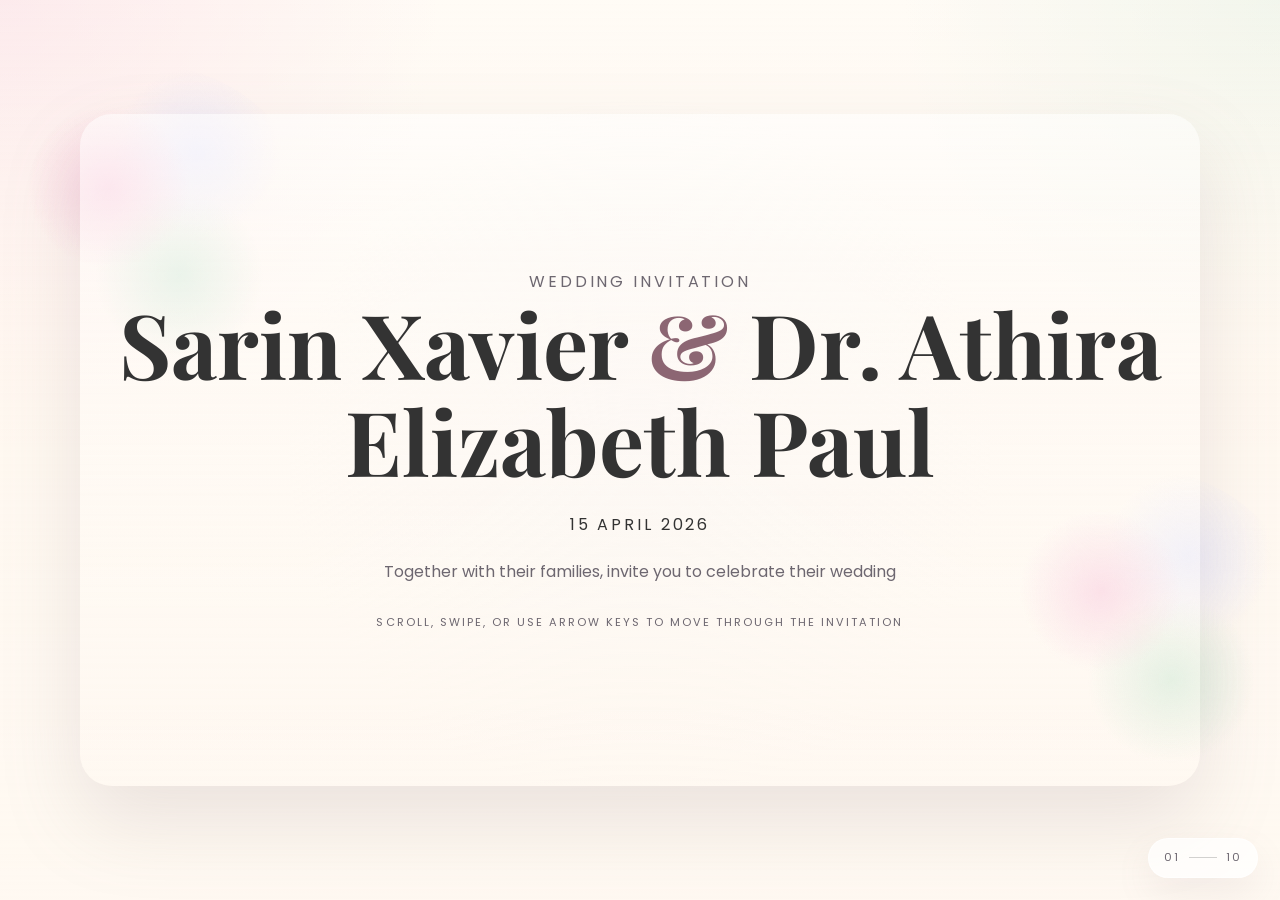
==== index.html @ 24792ee5 "Added" ====
<!DOCTYPE html>
<html lang="en">
  <head>
    <meta charset="UTF-8" />
    <meta name="viewport" content="width=device-width, initial-scale=1.0" />
    <meta
      name="description"
      content="Wedding invitation for Sarin Xavier and Dr. Athira Elizabeth Paul on 15 April 2026."
    />
    <title>Sarin & Athira | Wedding Invitation</title>
    <link rel="preconnect" href="https://fonts.googleapis.com" />
    <link rel="preconnect" href="https://fonts.gstatic.com" crossorigin />
    <link
      href="https://fonts.googleapis.com/css2?family=Noto+Serif+Malayalam:wght@400;500;700&family=Playfair+Display:wght@500;600;700&family=Poppins:wght@300;400;500;600&display=swap"
      rel="stylesheet"
    />
    <link rel="stylesheet" href="styles.css" />
  </head>
  <body>
    <main class="experience" aria-live="polite">
      <div class="experience-track" id="experienceTrack">
      <section class="scene scene-hero is-active" id="scene-hero" data-scene="hero">
        <div class="scene-backdrop floral-overlay" aria-hidden="true"></div>
        <div class="scene-card hero-card">
          <p class="eyebrow">Wedding Invitation</p>
          <h1>Sarin Xavier <span>&amp;</span> Dr. Athira Elizabeth Paul</h1>
          <p class="hero-date">15 April 2026</p>
          <p class="hero-tagline">
            Together with their families, invite you to celebrate their wedding
          </p>
          <p class="gesture-hint">Scroll, swipe, or use arrow keys to move through the invitation</p>
        </div>
      </section>

      <section class="scene" id="scene-countdown" data-scene="countdown">
        <div class="scene-card">
          <div class="section-heading">
            <p class="section-kicker">Counting Down</p>
            <h2>Until the celebration begins</h2>
          </div>
          <div class="countdown-grid" aria-live="polite">
            <article class="countdown-card">
              <span class="countdown-value" id="days">00</span>
              <span class="countdown-label">Days</span>
            </article>
            <article class="countdown-card">
              <span class="countdown-value" id="hours">00</span>
              <span class="countdown-label">Hours</span>
            </article>
            <article class="countdown-card">
              <span class="countdown-value" id="minutes">00</span>
              <span class="countdown-label">Minutes</span>
            </article>
            <article class="countdown-card">
              <span class="countdown-value" id="seconds">00</span>
              <span class="countdown-label">Seconds</span>
            </article>
          </div>
        </div>
      </section>

      <section class="scene" id="scene-couple" data-scene="couple">
        <div class="scene-card">
          <div class="section-heading">
            <p class="section-kicker">The Couple</p>
            <h2>With joy in their hearts</h2>
          </div>
          <div class="couple-grid">
            <article class="profile-card">
              <div class="profile-image-wrap">
                <!-- Replace this placeholder with the groom's portrait inside /images when ready. -->
                <img
                  src="images/groom-placeholder.svg"
                  alt="Placeholder portrait for Sarin Xavier"
                  class="profile-image"
                />
              </div>
              <div class="profile-copy">
                <p class="profile-role">Groom</p>
                <h3>Sarin Xavier</h3>
                <p>Mr. A. C. Xavier &amp; Mrs. Jolly Xavier</p>
                <p>Vyttila, Kochi</p>
              </div>
            </article>

            <article class="profile-card">
              <div class="profile-image-wrap">
                <!-- Replace this placeholder with the bride's portrait inside /images when ready. -->
                <img
                  src="images/bride-placeholder.svg"
                  alt="Placeholder portrait for Dr. Athira Elizabeth Paul"
                  class="profile-image"
                />
              </div>
              <div class="profile-copy">
                <p class="profile-role">Bride</p>
                <h3>Dr. Athira Elizabeth Paul</h3>
                <p>Mr. P. V. Paul &amp; Mrs. Reetha Paul</p>
                <p>Ettumannoor, Kottayam</p>
              </div>
            </article>
          </div>
        </div>
      </section>

      <section class="scene" id="scene-quote" data-scene="quote">
        <div class="scene-card quote-card">
          <p class="quote-text">"I have found the one whom my soul loves."</p>
          <p class="quote-text malayalam">എൻ ആത്മാവ് സ്നേഹിക്കുന്നവനെ ഞാൻ കണ്ടെത്തി</p>
        </div>
      </section>

      <section class="scene" id="scene-engagement" data-scene="engagement">
        <div class="scene-card event-scene-card">
          <p class="section-kicker">Celebration Timeline</p>
          <div class="event-emblem" aria-hidden="true"></div>
          <p class="timeline-type">Engagement (Betrothal)</p>
          <h2>9 April 2026</h2>
          <p class="event-meta">5:00 PM</p>
          <p class="event-location">Muttuchira</p>
        </div>
      </section>

      <section class="scene" id="scene-wedding" data-scene="wedding">
        <div class="scene-card event-scene-card">
          <p class="section-kicker">Sacred Celebration</p>
          <div class="event-emblem" aria-hidden="true"></div>
          <p class="timeline-type">Wedding Ceremony</p>
          <h2>15 April 2026</h2>
          <p class="event-meta">3:30 PM</p>
          <p class="event-location">Navanazreth Church, Kumarakom</p>
        </div>
      </section>

      <section class="scene" id="scene-reception" data-scene="reception">
        <div class="scene-card event-scene-card">
          <p class="section-kicker">An Evening Together</p>
          <div class="event-emblem" aria-hidden="true"></div>
          <p class="timeline-type">Reception</p>
          <h2>15 April 2026</h2>
          <p class="event-meta">5:30 PM</p>
          <p class="event-location">Backwater Ripples, Kumarakom</p>
        </div>
      </section>

      <section class="scene" id="scene-gallery" data-scene="gallery">
        <div class="scene-card">
          <div class="section-heading">
            <p class="section-kicker">Gallery</p>
            <h2>Memories in bloom</h2>
          </div>
          <div class="gallery-grid">
            <!-- Replace these placeholders with optimized wedding photos inside /images. -->
            <button type="button" class="gallery-item" data-full="images/gallery-1.svg" aria-label="Open gallery image 1">
              <img src="images/gallery-1.svg" alt="Floral placeholder image 1" loading="lazy" />
            </button>
            <button type="button" class="gallery-item" data-full="images/gallery-2.svg" aria-label="Open gallery image 2">
              <img src="images/gallery-2.svg" alt="Floral placeholder image 2" loading="lazy" />
            </button>
            <button type="button" class="gallery-item" data-full="images/gallery-3.svg" aria-label="Open gallery image 3">
              <img src="images/gallery-3.svg" alt="Floral placeholder image 3" loading="lazy" />
            </button>
            <button type="button" class="gallery-item" data-full="images/gallery-4.svg" aria-label="Open gallery image 4">
              <img src="images/gallery-4.svg" alt="Floral placeholder image 4" loading="lazy" />
            </button>
          </div>
        </div>
      </section>

      <section class="scene" id="scene-locations" data-scene="locations">
        <div class="scene-card">
          <div class="section-heading">
            <p class="section-kicker">Locations</p>
            <h2>Join us at these beautiful venues</h2>
          </div>
          <div class="map-grid">
            <article class="map-card">
              <div class="map-copy">
                <h3>Wedding Ceremony</h3>
                <p>Navanazreth Church, Kumarakom</p>
              </div>
              <div class="map-embed">
                <!-- Customization point: replace the Google Maps embed URL if you need a different view or place pin. -->
                <iframe
                  title="Map showing Navanazreth Church, Kumarakom"
                  src="https://www.google.com/maps?q=Navanazreth%20Church%2C%20Kumarakom&z=15&output=embed"
                  loading="lazy"
                  referrerpolicy="no-referrer-when-downgrade"
                ></iframe>
              </div>
            </article>

            <article class="map-card">
              <div class="map-copy">
                <h3>Reception</h3>
                <p>Backwater Ripples, Kumarakom</p>
              </div>
              <div class="map-embed">
                <!-- Customization point: replace the Google Maps embed URL if you need a different view or place pin. -->
                <iframe
                  title="Map showing Backwater Ripples, Kumarakom"
                  src="https://www.google.com/maps?q=Backwater%20Ripples%2C%20Kumarakom&z=15&output=embed"
                  loading="lazy"
                  referrerpolicy="no-referrer-when-downgrade"
                ></iframe>
              </div>
            </article>
          </div>
        </div>
      </section>

      <section class="scene" id="scene-contact" data-scene="contact">
        <div class="scene-card contact-card">
          <div class="section-heading section-heading-compact">
            <p class="section-kicker">Contact</p>
            <h2>For assistance and warm wishes</h2>
          </div>
          <div class="contact-details">
            <p class="contact-name">Dr. Sachin &amp; Dr. Maria</p>
            <a class="contact-phone" href="tel:+919847083061">9847083061</a>
          </div>
          <a
            class="button button-whatsapp"
            href="https://wa.me/919847083061"
            target="_blank"
            rel="noreferrer"
          >
            <span class="whatsapp-icon" aria-hidden="true">
              <svg viewBox="0 0 24 24" role="img" aria-hidden="true">
                <path
                  d="M19.05 4.94A9.86 9.86 0 0 0 12.02 2C6.58 2 2.16 6.42 2.16 11.86c0 1.74.45 3.43 1.31 4.93L2 22l5.38-1.41a9.82 9.82 0 0 0 4.64 1.18h.01c5.44 0 9.86-4.42 9.86-9.86a9.8 9.8 0 0 0-2.84-6.97Zm-7.03 15.15h-.01a8.12 8.12 0 0 1-4.14-1.14l-.3-.18-3.19.84.85-3.11-.2-.32a8.11 8.11 0 0 1-1.26-4.32c0-4.49 3.65-8.14 8.14-8.14 2.17 0 4.21.84 5.74 2.39a8.07 8.07 0 0 1 2.38 5.76c0 4.48-3.66 8.13-8.13 8.13Zm4.46-6.1c-.24-.12-1.43-.7-1.65-.78-.22-.08-.38-.12-.54.12-.16.24-.62.78-.77.94-.14.16-.28.18-.52.06-.24-.12-1.01-.37-1.92-1.19-.71-.63-1.19-1.41-1.33-1.65-.14-.24-.02-.37.1-.49.1-.1.24-.28.36-.42.12-.14.16-.24.24-.4.08-.16.04-.3-.02-.42-.06-.12-.54-1.31-.74-1.8-.2-.47-.4-.41-.54-.42h-.46c-.16 0-.42.06-.64.3-.22.24-.84.82-.84 2s.86 2.31.98 2.47c.12.16 1.68 2.56 4.07 3.59.57.25 1.02.4 1.37.51.57.18 1.09.15 1.5.09.46-.07 1.43-.58 1.63-1.14.2-.56.2-1.04.14-1.14-.06-.1-.22-.16-.46-.28Z"
                  fill="currentColor"
                ></path>
              </svg>
            </span>
            Message us on WhatsApp
          </a>
          <footer class="scene-footer">
            <p class="footer-names">Sarin Xavier &amp; Dr. Athira Elizabeth Paul</p>
            <p>15 April 2026</p>
            <p>We look forward to celebrating with you</p>
          </footer>
        </div>
      </section>
      </div>
    </main>

    <div class="scene-progress" aria-hidden="true">
      <span class="scene-progress-current" id="sceneCurrent">01</span>
      <span class="scene-progress-divider"></span>
      <span class="scene-progress-total" id="sceneTotal">09</span>
    </div>

    <div class="lightbox" id="lightbox" aria-hidden="true" aria-modal="true" role="dialog" aria-label="Photo gallery lightbox">
      <button type="button" class="lightbox-close" id="lightboxClose" aria-label="Close gallery">&times;</button>
      <img class="lightbox-image" id="lightboxImage" src="" alt="" />
    </div>

    <script src="script.js"></script>
  </body>
</html>
---- styles.css ----
:root {
  --color-primary: #f8c8dc;
  --color-secondary: #e6e6fa;
  --color-base: #fff8f0;
  --color-accent: #cfe8d5;
  --color-text: #333333;
  --color-text-muted: #6d6770;
  --surface: rgba(255, 255, 255, 0.74);
  --surface-strong: rgba(255, 255, 255, 0.84);
  --shadow-soft: 0 28px 60px rgba(146, 126, 135, 0.14);
  --shadow-card: 0 16px 36px rgba(146, 126, 135, 0.11);
  --radius-xl: 32px;
  --radius-lg: 24px;
  --radius-md: 16px;
  --transition: 1150ms cubic-bezier(0.22, 1, 0.36, 1);
}

*,
*::before,
*::after {
  box-sizing: border-box;
}

html,
body {
  height: 100%;
}

html {
  overflow: hidden;
}

body {
  margin: 0;
  overflow: hidden;
  font-family: "Poppins", sans-serif;
  color: var(--color-text);
  background:
    radial-gradient(circle at top left, rgba(248, 200, 220, 0.5), transparent 28%),
    radial-gradient(circle at top right, rgba(207, 232, 213, 0.42), transparent 24%),
    linear-gradient(180deg, #fffdf9 0%, var(--color-base) 45%, #fffdfa 100%);
}

body.lightbox-open {
  overflow: hidden;
}

a,
button {
  color: inherit;
}

a {
  text-decoration: none;
}

button,
input,
textarea,
select {
  font: inherit;
}

button {
  border: 0;
  background: none;
  padding: 0;
  cursor: pointer;
}

a:focus-visible,
button:focus-visible {
  outline: 2px solid rgba(140, 102, 115, 0.42);
  outline-offset: 4px;
}

img {
  display: block;
  width: 100%;
  max-width: 100%;
}

h1,
h2,
h3 {
  margin: 0;
  font-family: "Playfair Display", serif;
  line-height: 1.08;
}

h1 {
  font-size: clamp(2.8rem, 7vw, 5.8rem);
}

h1 span {
  color: #8c6673;
}

h2 {
  font-size: clamp(2rem, 5vw, 3.4rem);
}

h3 {
  font-size: clamp(1.2rem, 2vw, 1.6rem);
}

p {
  margin: 0;
  line-height: 1.7;
}

.experience {
  position: relative;
  height: 100vh;
  overflow: hidden;
}

.experience-track {
  height: 100%;
  transition: transform 1200ms cubic-bezier(0.22, 1, 0.36, 1);
  will-change: transform;
}

.scene {
  position: relative;
  min-height: 100vh;
  display: grid;
  place-items: center;
  padding: 1rem;
  transition: opacity 700ms ease, transform 900ms cubic-bezier(0.22, 1, 0.36, 1);
}

.scene::before {
  content: "";
  position: absolute;
  inset: 0;
  background:
    linear-gradient(180deg, rgba(255, 248, 240, 0.38), rgba(255, 248, 240, 0.88)),
    radial-gradient(circle at center, rgba(230, 230, 250, 0.3), transparent 45%);
  z-index: 0;
  opacity: 0.8;
}

.scene-backdrop,
.scene-card {
  position: relative;
  z-index: 1;
}

.scene-card {
  width: min(100%, 1120px);
  max-height: calc(100vh - 2rem);
  padding: clamp(1.25rem, 3vw, 2.25rem);
  border-radius: var(--radius-xl);
  background:
    linear-gradient(180deg, rgba(255, 255, 255, 0.9), rgba(255, 248, 240, 0.78)),
    var(--surface);
  border: 1px solid rgba(255, 255, 255, 0.6);
  box-shadow: var(--shadow-soft);
  backdrop-filter: blur(18px);
  overflow: hidden;
  opacity: 0.46;
  transform: scale(0.96);
  transition:
    opacity 850ms ease,
    transform 1200ms cubic-bezier(0.22, 1, 0.36, 1),
    box-shadow 850ms ease;
}

.scene-card::after {
  content: "";
  position: absolute;
  inset: 18px;
  border-radius: calc(var(--radius-xl) - 10px);
  border: 1px solid rgba(248, 200, 220, 0.24);
  pointer-events: none;
}

.scene.is-active .scene-card {
  opacity: 1;
  transform: scale(1);
  box-shadow: 0 36px 80px rgba(146, 126, 135, 0.18);
}

.scene.is-active::before {
  opacity: 1;
}

.hero-card,
.event-scene-card,
.quote-card,
.contact-card {
  display: grid;
  align-content: center;
  justify-items: center;
  text-align: center;
  min-height: min(42rem, calc(100vh - 2rem));
}

.hero-card {
  background:
    linear-gradient(180deg, rgba(255, 255, 255, 0.48), rgba(255, 248, 240, 0.22)),
    transparent;
  box-shadow: none;
  border: 0;
  backdrop-filter: none;
  overflow: visible;
}

.hero-card::after {
  display: none;
}

.floral-overlay {
  position: absolute;
  inset: 0;
}

.floral-overlay::before,
.floral-overlay::after {
  content: "";
  position: absolute;
  width: 18rem;
  height: 18rem;
  border-radius: 50%;
  background:
    radial-gradient(circle at 40% 35%, rgba(248, 200, 220, 0.72), transparent 26%),
    radial-gradient(circle at 65% 25%, rgba(230, 230, 250, 0.7), transparent 24%),
    radial-gradient(circle at 60% 60%, rgba(207, 232, 213, 0.72), transparent 28%);
  filter: blur(0.6px);
}

.floral-overlay::before {
  top: 4rem;
  left: -2rem;
}

.floral-overlay::after {
  right: -2rem;
  bottom: 5rem;
}

.eyebrow,
.section-kicker,
.profile-role,
.timeline-type,
.gesture-hint,
.scene-progress {
  letter-spacing: 0.18em;
  text-transform: uppercase;
}

.eyebrow,
.section-kicker,
.profile-role,
.timeline-type,
.gesture-hint,
.event-meta,
.event-location,
.hero-tagline,
.scene-progress {
  color: var(--color-text-muted);
}

.hero-date {
  margin-top: 1.4rem;
  font-size: 1rem;
  letter-spacing: 0.18em;
  text-transform: uppercase;
}

.hero-tagline {
  max-width: 36rem;
  margin-top: 1.2rem;
  font-size: 1rem;
}

.gesture-hint {
  margin-top: 1.75rem;
  font-size: 0.7rem;
}

.section-heading {
  text-align: center;
  max-width: 42rem;
  margin: 0 auto 1.6rem;
}

.section-heading-compact {
  margin-bottom: 1.25rem;
}

.countdown-grid,
.couple-grid,
.gallery-grid,
.map-grid {
  display: grid;
  gap: 1rem;
}

.countdown-grid {
  grid-template-columns: repeat(2, minmax(0, 1fr));
}

.countdown-card,
.profile-card,
.map-card {
  background: var(--surface-strong);
  border: 1px solid rgba(255, 255, 255, 0.62);
  border-radius: var(--radius-lg);
  box-shadow: var(--shadow-card);
}

.countdown-card {
  padding: 1.15rem 0.8rem;
  text-align: center;
}

.countdown-value {
  display: block;
  font-family: "Playfair Display", serif;
  font-size: clamp(2rem, 6vw, 3rem);
}

.countdown-label {
  display: block;
  margin-top: 0.2rem;
  font-size: 0.72rem;
  letter-spacing: 0.14em;
  text-transform: uppercase;
  color: var(--color-text-muted);
}

.couple-grid {
  grid-template-columns: repeat(2, minmax(0, 1fr));
}

.profile-card {
  overflow: hidden;
}

.profile-image-wrap {
  overflow: hidden;
}

.profile-image {
  aspect-ratio: 4 / 4.2;
  object-fit: cover;
  transition: transform 500ms ease;
}

.profile-card:hover .profile-image,
.profile-card:focus-within .profile-image {
  transform: scale(1.05);
}

.profile-copy {
  padding: 1.2rem;
  text-align: center;
}

.quote-card {
  background:
    linear-gradient(180deg, rgba(255, 255, 255, 0.68), rgba(248, 200, 220, 0.22)),
    rgba(255, 255, 255, 0.7);
}

.quote-text {
  font-family: "Playfair Display", serif;
  font-style: italic;
  font-size: clamp(1.8rem, 5vw, 3rem);
  max-width: 24ch;
}

.malayalam {
  margin-top: 1rem;
  font-family: "Noto Serif Malayalam", serif;
  font-size: clamp(1.1rem, 3vw, 1.65rem);
}

.event-scene-card {
  gap: 0.9rem;
}

.event-emblem {
  width: 5.5rem;
  height: 5.5rem;
  border-radius: 50%;
  background:
    radial-gradient(circle at 40% 35%, rgba(248, 200, 220, 0.78), transparent 26%),
    radial-gradient(circle at 65% 25%, rgba(230, 230, 250, 0.72), transparent 24%),
    radial-gradient(circle at 60% 60%, rgba(207, 232, 213, 0.78), transparent 28%),
    rgba(255, 255, 255, 0.78);
  border: 1px solid rgba(255, 255, 255, 0.62);
  box-shadow: var(--shadow-card);
}

.timeline-type {
  font-size: 0.78rem;
}

.event-meta,
.event-location {
  font-size: 1rem;
}

.gallery-grid {
  grid-template-columns: repeat(2, minmax(0, 1fr));
}

.gallery-item {
  overflow: hidden;
  border-radius: var(--radius-md);
  box-shadow: var(--shadow-card);
}

.gallery-item img {
  aspect-ratio: 1 / 1;
  object-fit: cover;
  transition:
    transform 380ms ease,
    filter 380ms ease;
}

.gallery-item:hover img,
.gallery-item:focus-visible img {
  transform: scale(1.04);
  filter: saturate(1.05);
}

.map-grid {
  grid-template-columns: repeat(2, minmax(0, 1fr));
}

.map-card {
  padding: 0.9rem;
}

.map-copy {
  padding: 0.2rem 0.15rem 0.9rem;
}

.map-embed {
  overflow: hidden;
  min-height: 15rem;
  border-radius: var(--radius-md);
}

.map-embed iframe {
  width: 100%;
  min-height: 15rem;
  height: 100%;
  border: 0;
}

.contact-card {
  background:
    radial-gradient(circle at top, rgba(230, 230, 250, 0.44), transparent 40%),
    rgba(255, 255, 255, 0.74);
}

.contact-details {
  margin-bottom: 1.3rem;
}

.contact-name {
  font-family: "Playfair Display", serif;
  font-size: clamp(1.7rem, 4vw, 2.4rem);
}

.contact-phone {
  display: inline-block;
  margin-top: 0.4rem;
  color: var(--color-text-muted);
}

.button {
  display: inline-flex;
  align-items: center;
  justify-content: center;
  gap: 0.7rem;
  min-height: 3.25rem;
  padding: 0.85rem 1.5rem;
  border-radius: 999px;
  transition:
    transform 220ms ease,
    box-shadow 220ms ease;
}

.button:hover,
.button:focus-visible {
  transform: translateY(-2px);
}

.button-whatsapp {
  background: linear-gradient(135deg, #d8efe0, #f4fff8);
  box-shadow: var(--shadow-card);
}

.whatsapp-icon {
  width: 1.5rem;
  height: 1.5rem;
  display: inline-grid;
  place-items: center;
  border-radius: 50%;
  background: #88c7a0;
  color: white;
}

.whatsapp-icon svg {
  width: 0.95rem;
  height: 0.95rem;
}

.scene-footer {
  margin-top: 1.8rem;
  color: var(--color-text-muted);
}

.footer-names {
  font-family: "Playfair Display", serif;
  font-size: 1.2rem;
  color: var(--color-text);
}

.scene-progress {
  position: fixed;
  right: 1rem;
  bottom: 1rem;
  z-index: 8;
  display: inline-flex;
  align-items: center;
  gap: 0.55rem;
  padding: 0.65rem 0.9rem;
  border-radius: 999px;
  background: rgba(255, 255, 255, 0.72);
  border: 1px solid rgba(255, 255, 255, 0.58);
  box-shadow: var(--shadow-card);
  font-size: 0.7rem;
}

.scene-progress-divider {
  width: 1.8rem;
  height: 1px;
  background: rgba(51, 51, 51, 0.22);
}

.lightbox {
  position: fixed;
  inset: 0;
  z-index: 30;
  display: grid;
  place-items: center;
  padding: 1.5rem;
  background: rgba(35, 30, 33, 0.74);
  opacity: 0;
  visibility: hidden;
  transition:
    opacity 220ms ease,
    visibility 220ms ease;
}

.lightbox.is-open {
  opacity: 1;
  visibility: visible;
}

.lightbox-image {
  max-width: min(92vw, 60rem);
  max-height: 80vh;
  border-radius: var(--radius-md);
  box-shadow: 0 22px 48px rgba(0, 0, 0, 0.2);
}

.lightbox-close {
  position: absolute;
  top: 1rem;
  right: 1rem;
  width: 2.75rem;
  height: 2.75rem;
  display: grid;
  place-items: center;
  border-radius: 999px;
  color: white;
  background: rgba(255, 255, 255, 0.12);
  font-size: 1.8rem;
}

@media (max-width: 767px) {
  .scene {
    padding: 0.75rem;
  }

  .scene-card {
    max-height: calc(100vh - 1.5rem);
    padding: 1rem;
  }

  .hero-card,
  .event-scene-card,
  .quote-card,
  .contact-card {
    min-height: calc(100vh - 1.5rem);
  }

  .countdown-grid,
  .gallery-grid {
    gap: 0.75rem;
  }

  .couple-grid,
  .map-grid {
    grid-template-columns: 1fr;
    gap: 0.8rem;
  }

  .profile-image {
    aspect-ratio: 4 / 2.7;
  }

  .profile-copy {
    padding: 0.9rem;
  }

  .map-embed,
  .map-embed iframe {
    min-height: 8.8rem;
  }

  .scene-progress {
    right: 0.7rem;
    bottom: 0.7rem;
    padding: 0.55rem 0.75rem;
  }
}

@media (min-width: 768px) {
  .scene {
    padding: 1.4rem;
  }

  .countdown-grid {
    grid-template-columns: repeat(4, minmax(0, 1fr));
  }

  .gallery-grid {
    grid-template-columns: repeat(4, minmax(0, 1fr));
  }
}

@media (min-width: 1024px) {
  .floral-overlay::before,
  .floral-overlay::after {
    width: 22rem;
    height: 22rem;
  }

  .scene-progress {
    right: 1.4rem;
    bottom: 1.4rem;
  }
}

@media (prefers-reduced-motion: reduce) {
  *,
  *::before,
  *::after {
    animation-duration: 0.01ms !important;
    animation-iteration-count: 1 !important;
    transition-duration: 0.01ms !important;
    scroll-behavior: auto !important;
  }
}
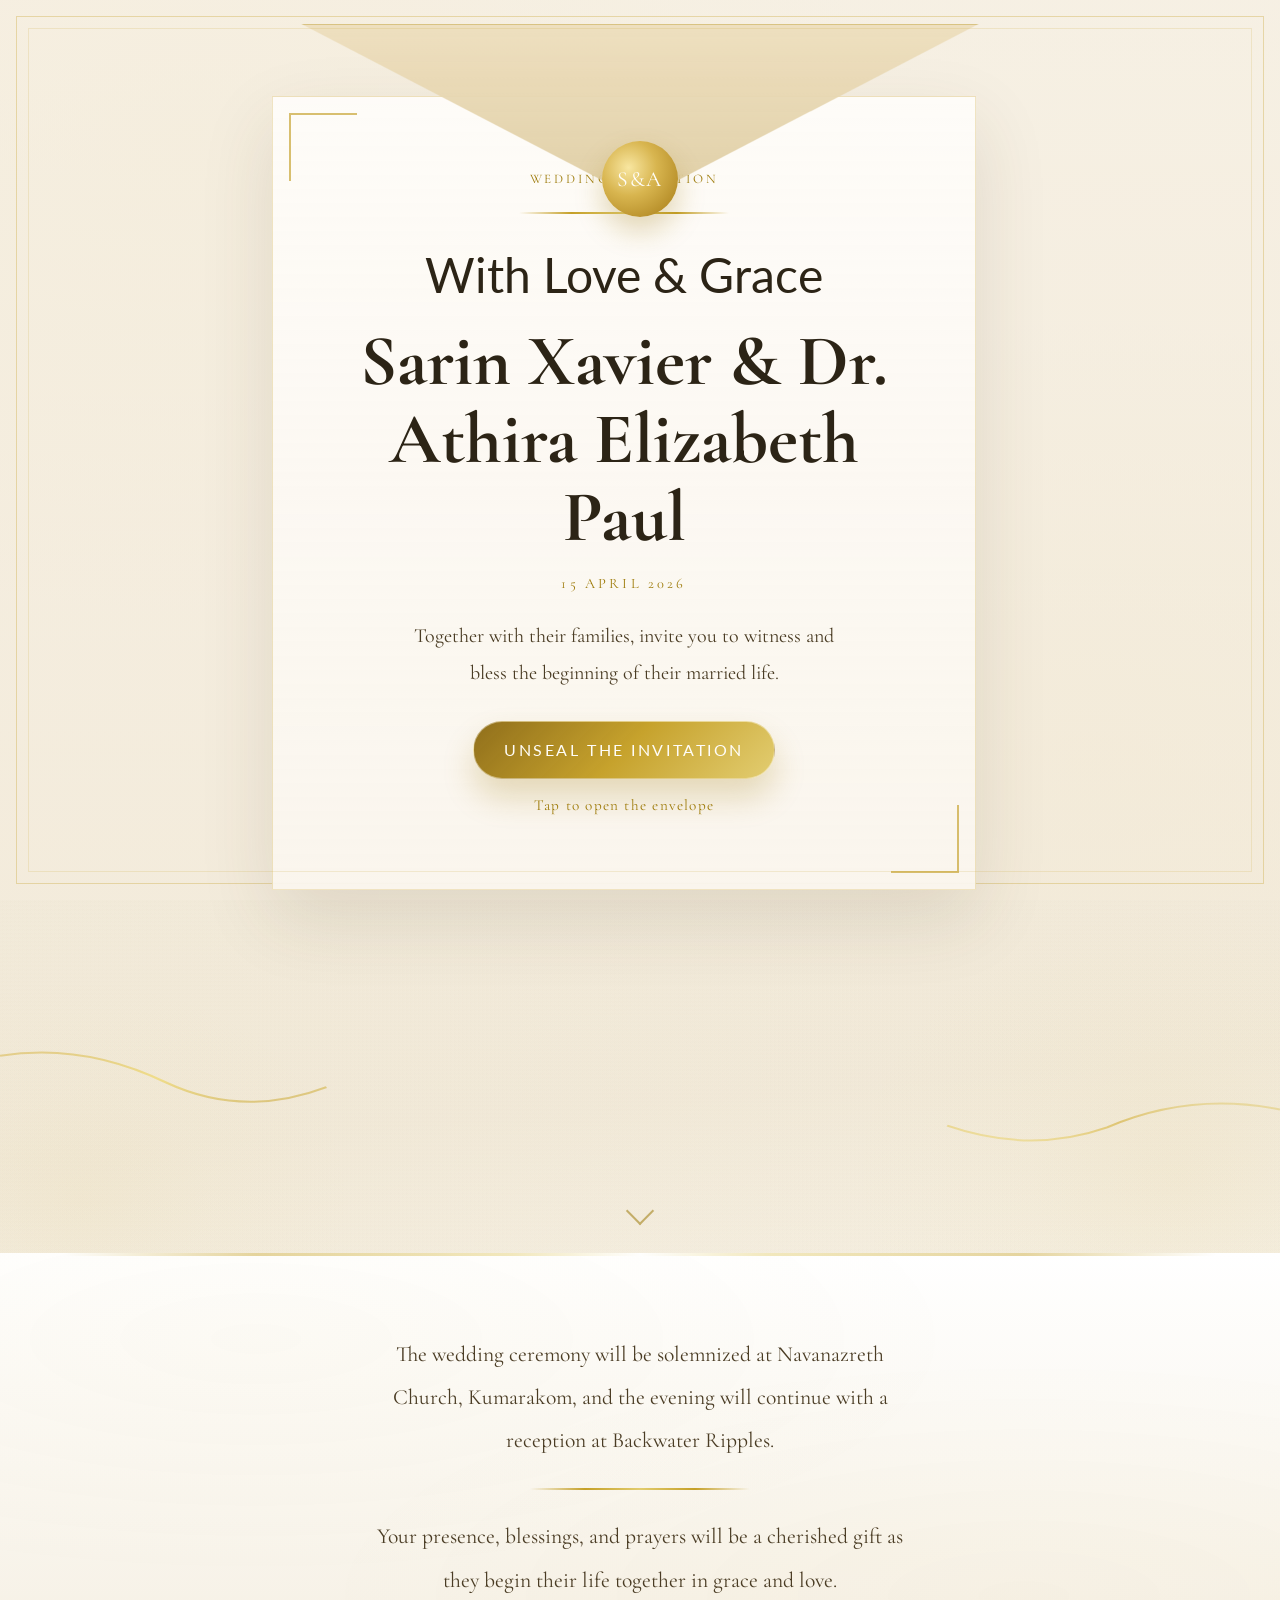
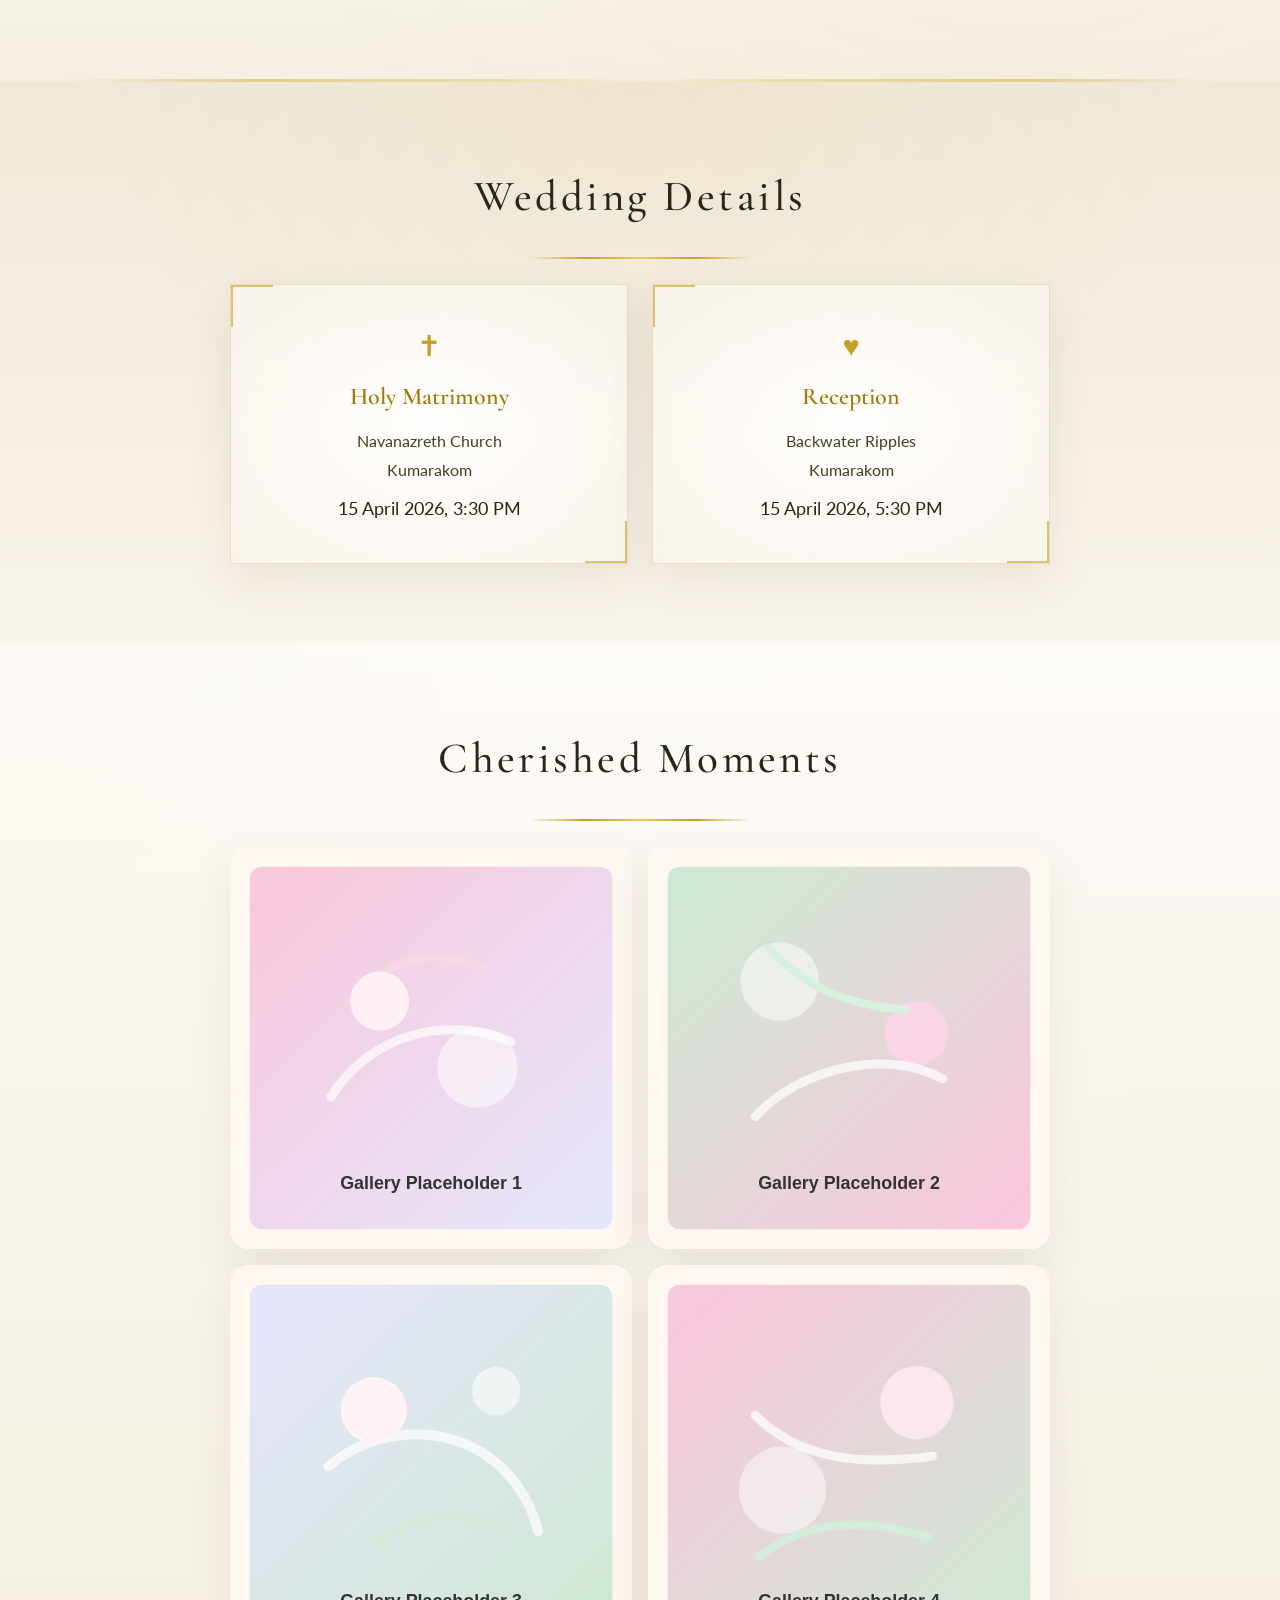
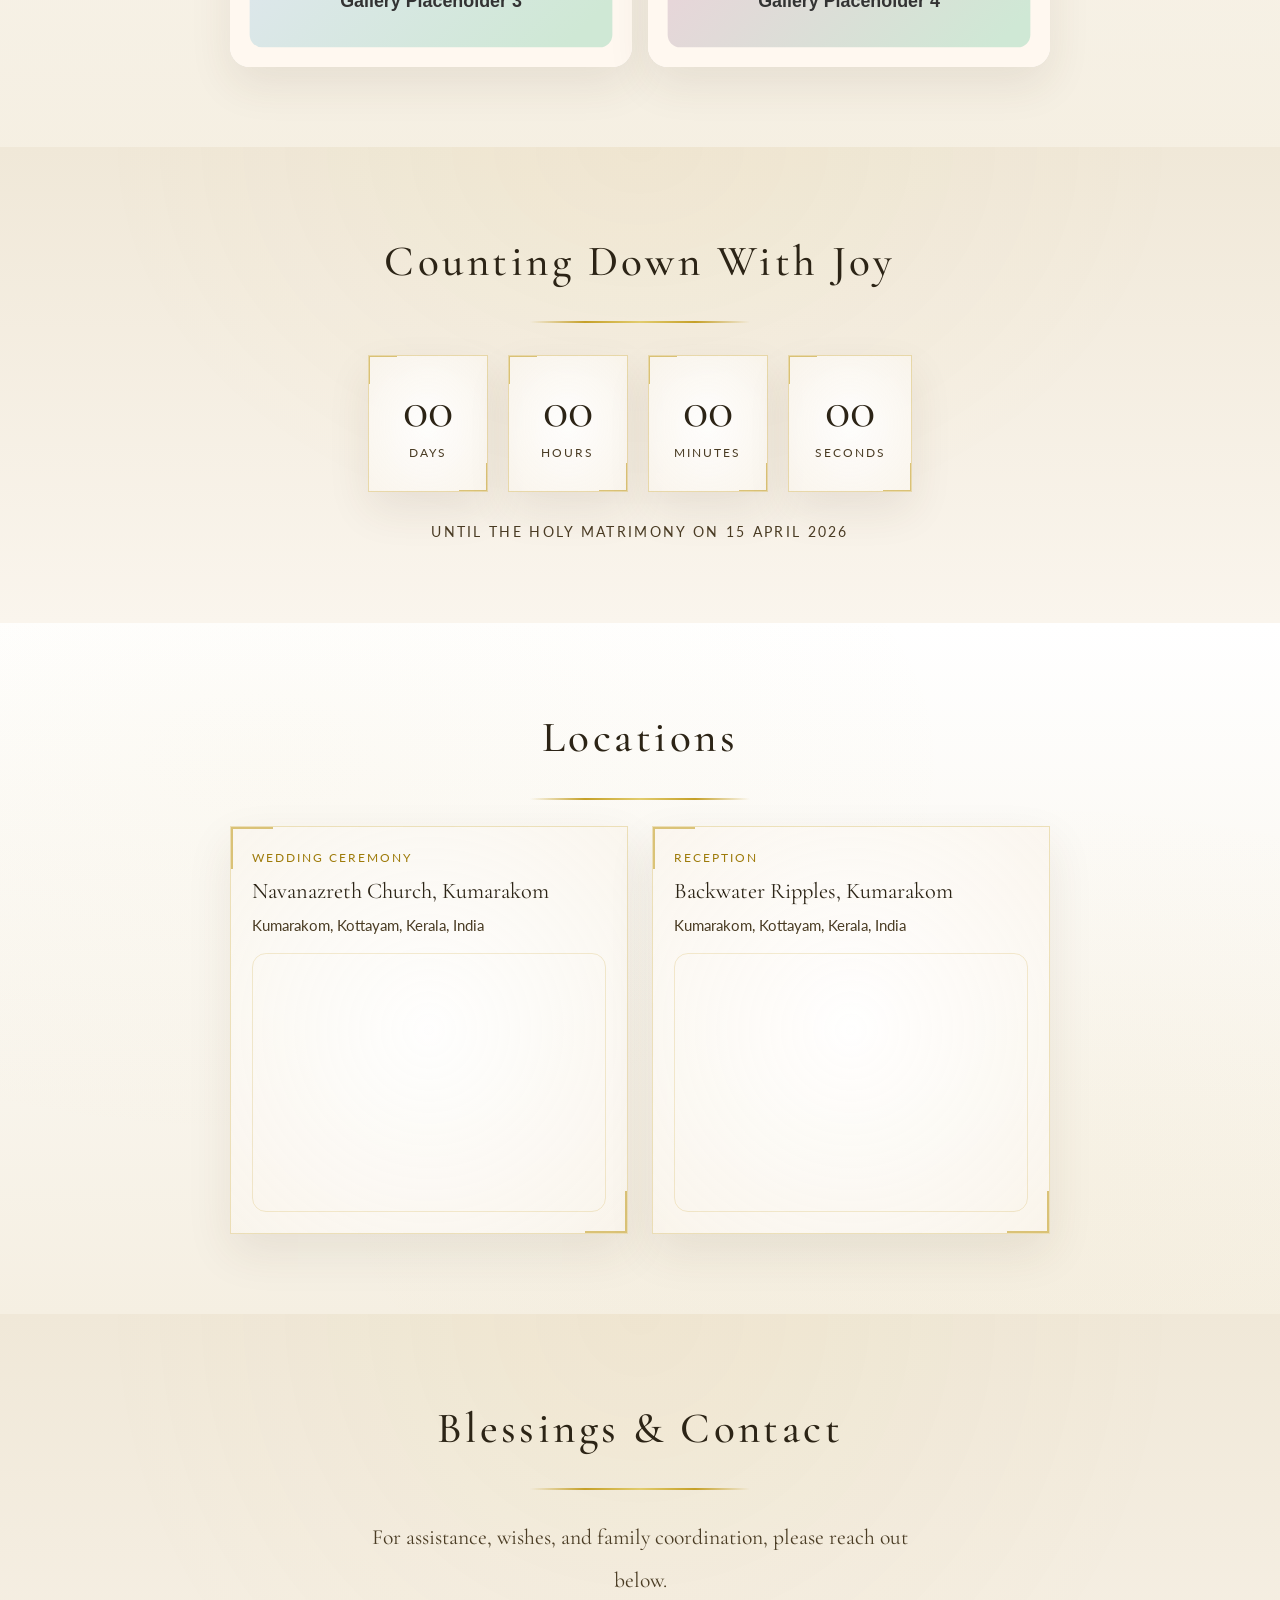
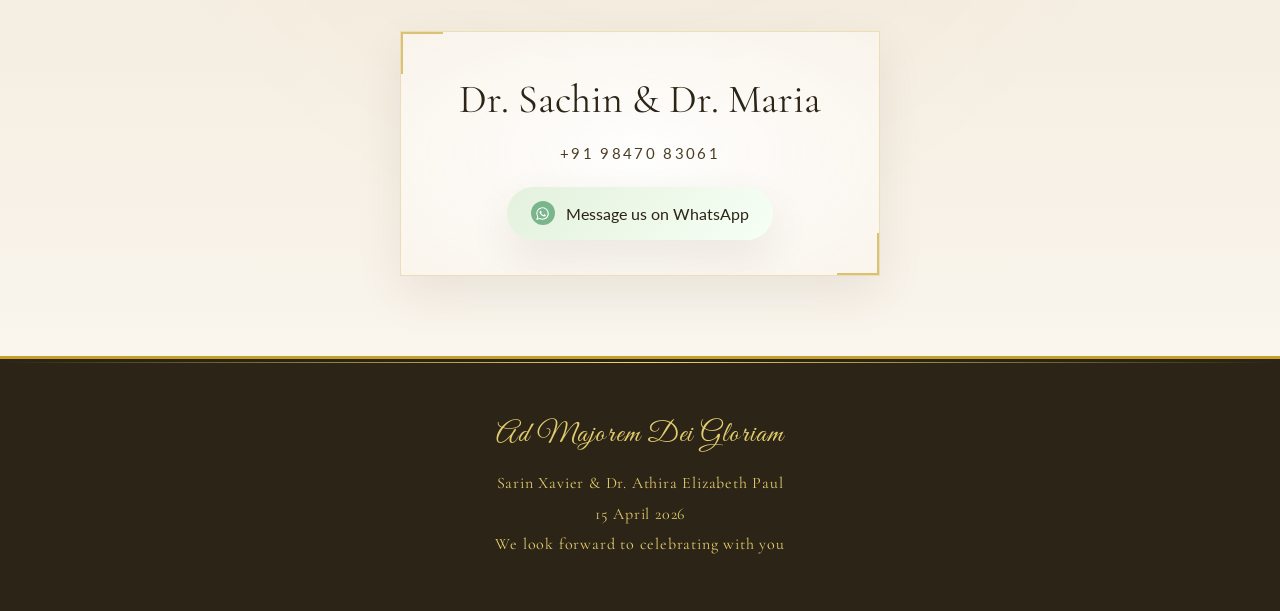
==== commit 3f14aa43: "new design" ====
--- a/index.html
+++ b/index.html
@@ -11,220 +11,308 @@
     <link rel="preconnect" href="https://fonts.googleapis.com" />
     <link rel="preconnect" href="https://fonts.gstatic.com" crossorigin />
     <link
-      href="https://fonts.googleapis.com/css2?family=Noto+Serif+Malayalam:wght@400;500;700&family=Playfair+Display:wght@500;600;700&family=Poppins:wght@300;400;500;600&display=swap"
+      href="https://fonts.googleapis.com/css2?family=Cormorant+Garamond:wght@400;500;600;700&family=Great+Vibes&family=Lato:wght@300;400;700&display=swap"
       rel="stylesheet"
     />
     <link rel="stylesheet" href="styles.css" />
   </head>
-  <body>
-    <main class="experience" aria-live="polite">
-      <div class="experience-track" id="experienceTrack">
-      <section class="scene scene-hero is-active" id="scene-hero" data-scene="hero">
-        <div class="scene-backdrop floral-overlay" aria-hidden="true"></div>
-        <div class="scene-card hero-card">
-          <p class="eyebrow">Wedding Invitation</p>
-          <h1>Sarin Xavier <span>&amp;</span> Dr. Athira Elizabeth Paul</h1>
-          <p class="hero-date">15 April 2026</p>
-          <p class="hero-tagline">
-            Together with their families, invite you to celebrate their wedding
+  <body class="has-prelude">
+    <div class="invitation-prelude" id="invitationPrelude" role="dialog" aria-modal="true" aria-labelledby="preludeTitle">
+      <div class="invitation-envelope" id="invitationEnvelope">
+        <div class="invitation-envelope-flap" aria-hidden="true"></div>
+        <div class="invitation-envelope-seal" aria-hidden="true">S&A</div>
+        <div class="invitation-prelude-card">
+          <p class="prelude-kicker">Wedding Invitation</p>
+          <div class="prelude-ornament" aria-hidden="true"></div>
+          <p class="prelude-script">With Love &amp; Grace</p>
+          <h1 class="prelude-title" id="preludeTitle">Sarin Xavier &amp; Dr. Athira Elizabeth Paul</h1>
+          <p class="prelude-date">15 April 2026</p>
+          <p class="prelude-copy">
+            Together with their families, invite you to witness and bless
+            the beginning of their married life.
           </p>
-          <p class="gesture-hint">Scroll, swipe, or use arrow keys to move through the invitation</p>
-        </div>
-      </section>
-
-      <section class="scene" id="scene-countdown" data-scene="countdown">
-        <div class="scene-card">
-          <div class="section-heading">
-            <p class="section-kicker">Counting Down</p>
-            <h2>Until the celebration begins</h2>
+          <button type="button" class="prelude-button" id="openInvitation">
+            Unseal The Invitation
+          </button>
+          <p class="prelude-note">Tap to open the envelope</p>
+        </div>
+      </div>
+    </div>
+
+    <audio id="backgroundSong" loop preload="none" aria-hidden="true">
+      <source src="media/wedding-song-placeholder.mp3" type="audio/mpeg" />
+    </audio>
+
+    <section class="hero">
+      <div class="watercolor-patch top-left" aria-hidden="true"></div>
+      <div class="watercolor-patch top-right" aria-hidden="true"></div>
+      <div class="watercolor-patch bottom-left" aria-hidden="true"></div>
+      <div class="watercolor-patch bottom-right" aria-hidden="true"></div>
+
+      <div class="kintsugi-cracks" aria-hidden="true">
+        <svg viewBox="0 0 1000 1400" preserveAspectRatio="none" xmlns="http://www.w3.org/2000/svg">
+          <defs>
+            <linearGradient id="goldGrad1" x1="0%" y1="0%" x2="100%" y2="100%">
+              <stop offset="0%" stop-color="#d4af37" stop-opacity="0.55" />
+              <stop offset="50%" stop-color="#f0d96b" stop-opacity="0.82" />
+              <stop offset="100%" stop-color="#c5a028" stop-opacity="0.58" />
+            </linearGradient>
+            <linearGradient id="goldGrad2" x1="100%" y1="0%" x2="0%" y2="100%">
+              <stop offset="0%" stop-color="#e2cc6e" stop-opacity="0.55" />
+              <stop offset="50%" stop-color="#d4af37" stop-opacity="0.72" />
+              <stop offset="100%" stop-color="#f0d96b" stop-opacity="0.54" />
+            </linearGradient>
+          </defs>
+          <path
+            class="shimmer-path"
+            d="M 0 130 Q 90 160 155 112 Q 215 80 300 140"
+            stroke="url(#goldGrad1)"
+            stroke-width="2.5"
+            fill="none"
+          />
+          <path
+            d="M 1000 90 Q 925 115 860 72 Q 805 40 735 100"
+            stroke="url(#goldGrad2)"
+            stroke-width="2.5"
+            fill="none"
+          />
+          <path
+            class="shimmer-path"
+            d="M 0 1180 Q 65 1165 130 1210 Q 190 1250 255 1215"
+            stroke="url(#goldGrad1)"
+            stroke-width="2.2"
+            fill="none"
+          />
+          <path
+            d="M 1000 1240 Q 930 1220 865 1260 Q 805 1290 740 1258"
+            stroke="url(#goldGrad2)"
+            stroke-width="2.2"
+            fill="none"
+          />
+          <path
+            d="M 120 0 Q 165 80 130 150 Q 105 205 140 260"
+            stroke="url(#goldGrad2)"
+            stroke-width="1.7"
+            fill="none"
+            opacity="0.55"
+          />
+          <path
+            d="M 880 0 Q 835 90 870 155 Q 892 198 860 250"
+            stroke="url(#goldGrad1)"
+            stroke-width="1.7"
+            fill="none"
+            opacity="0.55"
+          />
+        </svg>
+      </div>
+
+      <div class="gold-wreath" aria-hidden="true">
+        <svg viewBox="0 0 500 500" xmlns="http://www.w3.org/2000/svg">
+          <defs>
+            <linearGradient id="wreathGold" x1="0%" y1="0%" x2="100%" y2="100%">
+              <stop offset="0%" stop-color="#d4af37" stop-opacity="0.8" />
+              <stop offset="50%" stop-color="#f0d96b" stop-opacity="1" />
+              <stop offset="100%" stop-color="#c5a028" stop-opacity="0.82" />
+            </linearGradient>
+          </defs>
+          <ellipse cx="250" cy="250" rx="220" ry="230" stroke="url(#wreathGold)" stroke-width="1.5" fill="none" opacity="0.48" />
+          <ellipse
+            cx="250"
+            cy="250"
+            rx="214"
+            ry="224"
+            stroke="url(#wreathGold)"
+            stroke-width="0.8"
+            fill="none"
+            opacity="0.3"
+            stroke-dasharray="8 12 20 8"
+          />
+        </svg>
+      </div>
+
+      <div class="hero-content reveal-sequence">
+        <div class="cross-icon reveal-item" aria-hidden="true">
+          <svg viewBox="0 0 40 55" xmlns="http://www.w3.org/2000/svg">
+            <rect x="16" y="0" width="8" height="55" rx="1" fill="none" stroke="currentColor" stroke-width="1.5" />
+            <rect x="4" y="12" width="32" height="8" rx="1" fill="none" stroke="currentColor" stroke-width="1.5" />
+          </svg>
+        </div>
+
+        <p class="verse reveal-item">"We love because He first loved us."</p>
+        <p class="verse-ref reveal-item">1 John 4:19</p>
+
+        <div class="hero-ornament reveal-item"></div>
+
+        <p class="salutation reveal-item">With joyful hearts,</p>
+
+        <p class="invite-text reveal-item">
+          Together with their families,<br />
+          Sarin Xavier and Dr. Athira Elizabeth Paul<br />
+          request the honor of your prayers and presence<br />
+          as they enter the Sacrament of Holy Matrimony.
+        </p>
+
+        <div class="couple-section reveal-item">
+          <p class="couple-names">Sarin Xavier</p>
+          <p class="couple-parents">Son of Mr. A. C. Xavier &amp; Mrs. Jolly Xavier, Vyttila, Kochi</p>
+          <p class="couple-names">Dr. Athira Elizabeth Paul</p>
+          <p class="couple-parents">Daughter of Mr. P. V. Paul &amp; Mrs. Reetha Paul, Ettumannoor, Kottayam</p>
+        </div>
+
+        <div class="hero-ornament reveal-item"></div>
+
+        <div class="event-details-inline reveal-item">
+          <p class="event-label">Engagement</p>
+          <p class="event-info">9 April 2026 at 5:00 PM</p>
+          <p class="event-info">Muttuchira</p>
+
+          <p class="event-label">Holy Matrimony</p>
+          <p class="event-info">15 April 2026 at 3:30 PM</p>
+          <p class="event-info">Navanazreth Church, Kumarakom</p>
+        </div>
+
+        <div class="hero-ornament reveal-item"></div>
+
+        <p class="latin-phrase reveal-item">Ad Majorem Dei Gloriam</p>
+      </div>
+
+      <div class="scroll-indicator" aria-hidden="true">
+        <span></span>
+      </div>
+    </section>
+
+    <section class="message reveal-on-scroll">
+      <div class="container">
+        <p class="message-text">
+          The wedding ceremony will be solemnized at Navanazreth Church, Kumarakom,
+          and the evening will continue with a reception at Backwater Ripples.
+        </p>
+        <div class="section-divider"></div>
+        <p class="message-text">
+          Your presence, blessings, and prayers will be a cherished gift
+          as they begin their life together in grace and love.
+        </p>
+      </div>
+    </section>
+
+    <section class="details reveal-on-scroll">
+      <div class="container">
+        <h2 class="section-title">Wedding Details</h2>
+        <div class="section-divider"></div>
+        <div class="details-grid">
+          <article class="detail-card">
+            <div class="icon" aria-hidden="true">✝</div>
+            <h3>Holy Matrimony</h3>
+            <p>Navanazreth Church</p>
+            <p>Kumarakom</p>
+            <p class="time">15 April 2026, 3:30 PM</p>
+          </article>
+          <article class="detail-card">
+            <div class="icon" aria-hidden="true">♥</div>
+            <h3>Reception</h3>
+            <p>Backwater Ripples</p>
+            <p>Kumarakom</p>
+            <p class="time">15 April 2026, 5:30 PM</p>
+          </article>
+        </div>
+      </div>
+    </section>
+
+    <section class="gallery-section reveal-on-scroll">
+      <div class="container">
+        <h2 class="section-title">Cherished Moments</h2>
+        <div class="section-divider"></div>
+        <div class="gallery-grid">
+          <button type="button" class="gallery-item" data-full="images/gallery-1.svg" aria-label="Open gallery image 1">
+            <img src="images/gallery-1.svg" alt="Decorative placeholder image for the couple gallery" loading="lazy" />
+          </button>
+          <button type="button" class="gallery-item" data-full="images/gallery-2.svg" aria-label="Open gallery image 2">
+            <img src="images/gallery-2.svg" alt="Decorative placeholder image for the wedding gallery" loading="lazy" />
+          </button>
+          <button type="button" class="gallery-item" data-full="images/gallery-3.svg" aria-label="Open gallery image 3">
+            <img src="images/gallery-3.svg" alt="Decorative placeholder image for engagement memories" loading="lazy" />
+          </button>
+          <button type="button" class="gallery-item" data-full="images/gallery-4.svg" aria-label="Open gallery image 4">
+            <img src="images/gallery-4.svg" alt="Decorative placeholder image for celebration portraits" loading="lazy" />
+          </button>
+        </div>
+      </div>
+    </section>
+
+    <section class="countdown-section reveal-on-scroll">
+      <div class="container">
+        <h2 class="section-title">Counting Down With Joy</h2>
+        <div class="section-divider"></div>
+        <div class="countdown-wrapper" aria-live="polite">
+          <div class="countdown-block">
+            <div class="countdown-number" id="cd-days">00</div>
+            <div class="countdown-label">Days</div>
           </div>
-          <div class="countdown-grid" aria-live="polite">
-            <article class="countdown-card">
-              <span class="countdown-value" id="days">00</span>
-              <span class="countdown-label">Days</span>
-            </article>
-            <article class="countdown-card">
-              <span class="countdown-value" id="hours">00</span>
-              <span class="countdown-label">Hours</span>
-            </article>
-            <article class="countdown-card">
-              <span class="countdown-value" id="minutes">00</span>
-              <span class="countdown-label">Minutes</span>
-            </article>
-            <article class="countdown-card">
-              <span class="countdown-value" id="seconds">00</span>
-              <span class="countdown-label">Seconds</span>
-            </article>
+          <div class="countdown-block">
+            <div class="countdown-number" id="cd-hours">00</div>
+            <div class="countdown-label">Hours</div>
           </div>
-        </div>
-      </section>
-
-      <section class="scene" id="scene-couple" data-scene="couple">
-        <div class="scene-card">
-          <div class="section-heading">
-            <p class="section-kicker">The Couple</p>
-            <h2>With joy in their hearts</h2>
+          <div class="countdown-block">
+            <div class="countdown-number" id="cd-minutes">00</div>
+            <div class="countdown-label">Minutes</div>
           </div>
-          <div class="couple-grid">
-            <article class="profile-card">
-              <div class="profile-image-wrap">
-                <!-- Replace this placeholder with the groom's portrait inside /images when ready. -->
-                <img
-                  src="images/groom-placeholder.svg"
-                  alt="Placeholder portrait for Sarin Xavier"
-                  class="profile-image"
-                />
-              </div>
-              <div class="profile-copy">
-                <p class="profile-role">Groom</p>
-                <h3>Sarin Xavier</h3>
-                <p>Mr. A. C. Xavier &amp; Mrs. Jolly Xavier</p>
-                <p>Vyttila, Kochi</p>
-              </div>
-            </article>
-
-            <article class="profile-card">
-              <div class="profile-image-wrap">
-                <!-- Replace this placeholder with the bride's portrait inside /images when ready. -->
-                <img
-                  src="images/bride-placeholder.svg"
-                  alt="Placeholder portrait for Dr. Athira Elizabeth Paul"
-                  class="profile-image"
-                />
-              </div>
-              <div class="profile-copy">
-                <p class="profile-role">Bride</p>
-                <h3>Dr. Athira Elizabeth Paul</h3>
-                <p>Mr. P. V. Paul &amp; Mrs. Reetha Paul</p>
-                <p>Ettumannoor, Kottayam</p>
-              </div>
-            </article>
+          <div class="countdown-block">
+            <div class="countdown-number" id="cd-seconds">00</div>
+            <div class="countdown-label">Seconds</div>
           </div>
         </div>
-      </section>
-
-      <section class="scene" id="scene-quote" data-scene="quote">
-        <div class="scene-card quote-card">
-          <p class="quote-text">"I have found the one whom my soul loves."</p>
-          <p class="quote-text malayalam">എൻ ആത്മാവ് സ്നേഹിക്കുന്നവനെ ഞാൻ കണ്ടെത്തി</p>
-        </div>
-      </section>
-
-      <section class="scene" id="scene-engagement" data-scene="engagement">
-        <div class="scene-card event-scene-card">
-          <p class="section-kicker">Celebration Timeline</p>
-          <div class="event-emblem" aria-hidden="true"></div>
-          <p class="timeline-type">Engagement (Betrothal)</p>
-          <h2>9 April 2026</h2>
-          <p class="event-meta">5:00 PM</p>
-          <p class="event-location">Muttuchira</p>
-        </div>
-      </section>
-
-      <section class="scene" id="scene-wedding" data-scene="wedding">
-        <div class="scene-card event-scene-card">
-          <p class="section-kicker">Sacred Celebration</p>
-          <div class="event-emblem" aria-hidden="true"></div>
-          <p class="timeline-type">Wedding Ceremony</p>
-          <h2>15 April 2026</h2>
-          <p class="event-meta">3:30 PM</p>
-          <p class="event-location">Navanazreth Church, Kumarakom</p>
-        </div>
-      </section>
-
-      <section class="scene" id="scene-reception" data-scene="reception">
-        <div class="scene-card event-scene-card">
-          <p class="section-kicker">An Evening Together</p>
-          <div class="event-emblem" aria-hidden="true"></div>
-          <p class="timeline-type">Reception</p>
-          <h2>15 April 2026</h2>
-          <p class="event-meta">5:30 PM</p>
-          <p class="event-location">Backwater Ripples, Kumarakom</p>
-        </div>
-      </section>
-
-      <section class="scene" id="scene-gallery" data-scene="gallery">
-        <div class="scene-card">
-          <div class="section-heading">
-            <p class="section-kicker">Gallery</p>
-            <h2>Memories in bloom</h2>
-          </div>
-          <div class="gallery-grid">
-            <!-- Replace these placeholders with optimized wedding photos inside /images. -->
-            <button type="button" class="gallery-item" data-full="images/gallery-1.svg" aria-label="Open gallery image 1">
-              <img src="images/gallery-1.svg" alt="Floral placeholder image 1" loading="lazy" />
-            </button>
-            <button type="button" class="gallery-item" data-full="images/gallery-2.svg" aria-label="Open gallery image 2">
-              <img src="images/gallery-2.svg" alt="Floral placeholder image 2" loading="lazy" />
-            </button>
-            <button type="button" class="gallery-item" data-full="images/gallery-3.svg" aria-label="Open gallery image 3">
-              <img src="images/gallery-3.svg" alt="Floral placeholder image 3" loading="lazy" />
-            </button>
-            <button type="button" class="gallery-item" data-full="images/gallery-4.svg" aria-label="Open gallery image 4">
-              <img src="images/gallery-4.svg" alt="Floral placeholder image 4" loading="lazy" />
-            </button>
-          </div>
-        </div>
-      </section>
-
-      <section class="scene" id="scene-locations" data-scene="locations">
-        <div class="scene-card">
-          <div class="section-heading">
-            <p class="section-kicker">Locations</p>
-            <h2>Join us at these beautiful venues</h2>
-          </div>
-          <div class="map-grid">
-            <article class="map-card">
-              <div class="map-copy">
-                <h3>Wedding Ceremony</h3>
-                <p>Navanazreth Church, Kumarakom</p>
-              </div>
-              <div class="map-embed">
-                <!-- Customization point: replace the Google Maps embed URL if you need a different view or place pin. -->
-                <iframe
-                  title="Map showing Navanazreth Church, Kumarakom"
-                  src="https://www.google.com/maps?q=Navanazreth%20Church%2C%20Kumarakom&z=15&output=embed"
-                  loading="lazy"
-                  referrerpolicy="no-referrer-when-downgrade"
-                ></iframe>
-              </div>
-            </article>
-
-            <article class="map-card">
-              <div class="map-copy">
-                <h3>Reception</h3>
-                <p>Backwater Ripples, Kumarakom</p>
-              </div>
-              <div class="map-embed">
-                <!-- Customization point: replace the Google Maps embed URL if you need a different view or place pin. -->
-                <iframe
-                  title="Map showing Backwater Ripples, Kumarakom"
-                  src="https://www.google.com/maps?q=Backwater%20Ripples%2C%20Kumarakom&z=15&output=embed"
-                  loading="lazy"
-                  referrerpolicy="no-referrer-when-downgrade"
-                ></iframe>
-              </div>
-            </article>
-          </div>
-        </div>
-      </section>
-
-      <section class="scene" id="scene-contact" data-scene="contact">
-        <div class="scene-card contact-card">
-          <div class="section-heading section-heading-compact">
-            <p class="section-kicker">Contact</p>
-            <h2>For assistance and warm wishes</h2>
-          </div>
-          <div class="contact-details">
-            <p class="contact-name">Dr. Sachin &amp; Dr. Maria</p>
-            <a class="contact-phone" href="tel:+919847083061">9847083061</a>
-          </div>
-          <a
-            class="button button-whatsapp"
-            href="https://wa.me/919847083061"
-            target="_blank"
-            rel="noreferrer"
-          >
+        <p class="countdown-event-label">Until the Holy Matrimony on 15 April 2026</p>
+      </div>
+    </section>
+
+    <section class="location reveal-on-scroll">
+      <div class="container">
+        <h2 class="section-title">Locations</h2>
+        <div class="section-divider"></div>
+
+        <div class="location-grid">
+          <article class="location-card">
+            <p class="location-kicker">Wedding Ceremony</p>
+            <p class="location-venue">Navanazreth Church, Kumarakom</p>
+            <p class="location-address">Kumarakom, Kottayam, Kerala, India</p>
+            <div class="map-frame">
+              <iframe
+                title="Map showing Navanazreth Church, Kumarakom"
+                src="https://www.google.com/maps?q=Navanazreth%20Church%2C%20Kumarakom&z=15&output=embed"
+                loading="lazy"
+                referrerpolicy="no-referrer-when-downgrade"
+              ></iframe>
+            </div>
+          </article>
+
+          <article class="location-card">
+            <p class="location-kicker">Reception</p>
+            <p class="location-venue">Backwater Ripples, Kumarakom</p>
+            <p class="location-address">Kumarakom, Kottayam, Kerala, India</p>
+            <div class="map-frame">
+              <iframe
+                title="Map showing Backwater Ripples, Kumarakom"
+                src="https://www.google.com/maps?q=Backwater%20Ripples%2C%20Kumarakom&z=15&output=embed"
+                loading="lazy"
+                referrerpolicy="no-referrer-when-downgrade"
+              ></iframe>
+            </div>
+          </article>
+        </div>
+      </div>
+    </section>
+
+    <section class="footer-message reveal-on-scroll">
+      <div class="container">
+        <h2 class="section-title">Blessings &amp; Contact</h2>
+        <div class="section-divider"></div>
+        <p class="message-text footer-blessing">
+          For assistance, wishes, and family coordination, please reach out below.
+        </p>
+        <div class="contact-panel">
+          <p class="contact-name">Dr. Sachin &amp; Dr. Maria</p>
+          <a class="contact-phone" href="tel:+919847083061">+91 98470 83061</a>
+          <a class="button button-whatsapp" href="https://wa.me/919847083061" target="_blank" rel="noreferrer">
             <span class="whatsapp-icon" aria-hidden="true">
               <svg viewBox="0 0 24 24" role="img" aria-hidden="true">
                 <path
@@ -235,21 +323,16 @@
             </span>
             Message us on WhatsApp
           </a>
-          <footer class="scene-footer">
-            <p class="footer-names">Sarin Xavier &amp; Dr. Athira Elizabeth Paul</p>
-            <p>15 April 2026</p>
-            <p>We look forward to celebrating with you</p>
-          </footer>
-        </div>
-      </section>
-      </div>
-    </main>
-
-    <div class="scene-progress" aria-hidden="true">
-      <span class="scene-progress-current" id="sceneCurrent">01</span>
-      <span class="scene-progress-divider"></span>
-      <span class="scene-progress-total" id="sceneTotal">09</span>
-    </div>
+        </div>
+      </div>
+    </section>
+
+    <footer>
+      <p class="latin">Ad Majorem Dei Gloriam</p>
+      <p>Sarin Xavier &amp; Dr. Athira Elizabeth Paul</p>
+      <p>15 April 2026</p>
+      <p>We look forward to celebrating with you</p>
+    </footer>
 
     <div class="lightbox" id="lightbox" aria-hidden="true" aria-modal="true" role="dialog" aria-label="Photo gallery lightbox">
       <button type="button" class="lightbox-close" id="lightboxClose" aria-label="Close gallery">&times;</button>
--- a/styles.css
+++ b/styles.css
@@ -1,18 +1,21 @@
 :root {
-  --color-primary: #f8c8dc;
-  --color-secondary: #e6e6fa;
-  --color-base: #fff8f0;
-  --color-accent: #cfe8d5;
-  --color-text: #333333;
-  --color-text-muted: #6d6770;
-  --surface: rgba(255, 255, 255, 0.74);
-  --surface-strong: rgba(255, 255, 255, 0.84);
-  --shadow-soft: 0 28px 60px rgba(146, 126, 135, 0.14);
-  --shadow-card: 0 16px 36px rgba(146, 126, 135, 0.11);
-  --radius-xl: 32px;
-  --radius-lg: 24px;
-  --radius-md: 16px;
-  --transition: 1150ms cubic-bezier(0.22, 1, 0.36, 1);
+  --gold: #c5a028;
+  --gold-light: #e2cc6e;
+  --gold-bright: #d4af37;
+  --gold-dark: #9e7b0a;
+  --gold-shimmer: #f0d96b;
+  --cream: #faf5ed;
+  --cream-dark: #f0e8d8;
+  --parchment: #f5efe2;
+  --parchment-deep: #ece0c7;
+  --dark: #2c2416;
+  --dark-brown: #4a3c24;
+  --surface: rgba(255, 251, 244, 0.74);
+  --shadow: 0 28px 70px rgba(74, 60, 36, 0.12);
+  --shadow-card: 0 18px 44px rgba(74, 60, 36, 0.09);
+  --radius-lg: 28px;
+  --radius-md: 20px;
+  --container: 820px;
 }
 
 *,
@@ -21,24 +24,23 @@
   box-sizing: border-box;
 }
 
-html,
-body {
-  height: 100%;
-}
-
 html {
-  overflow: hidden;
+  scroll-behavior: smooth;
 }
 
 body {
   margin: 0;
+  font-family: "Lato", sans-serif;
+  line-height: 1.6;
+  color: var(--dark);
+  background:
+    radial-gradient(ellipse at top left, rgba(212, 175, 55, 0.06), transparent 40%),
+    radial-gradient(ellipse at bottom right, rgba(212, 175, 55, 0.05), transparent 40%),
+    linear-gradient(180deg, #fbf7f0 0%, var(--cream) 18%, var(--parchment) 100%);
+}
+
+body.has-prelude {
   overflow: hidden;
-  font-family: "Poppins", sans-serif;
-  color: var(--color-text);
-  background:
-    radial-gradient(circle at top left, rgba(248, 200, 220, 0.5), transparent 28%),
-    radial-gradient(circle at top right, rgba(207, 232, 213, 0.42), transparent 24%),
-    linear-gradient(180deg, #fffdf9 0%, var(--color-base) 45%, #fffdfa 100%);
 }
 
 body.lightbox-open {
@@ -62,364 +64,715 @@
 }
 
 button {
+  padding: 0;
   border: 0;
   background: none;
-  padding: 0;
   cursor: pointer;
-}
-
-a:focus-visible,
-button:focus-visible {
-  outline: 2px solid rgba(140, 102, 115, 0.42);
-  outline-offset: 4px;
 }
 
 img {
   display: block;
-  width: 100%;
   max-width: 100%;
 }
 
 h1,
 h2,
-h3 {
-  margin: 0;
-  font-family: "Playfair Display", serif;
-  line-height: 1.08;
-}
-
-h1 {
-  font-size: clamp(2.8rem, 7vw, 5.8rem);
-}
-
-h1 span {
-  color: #8c6673;
-}
-
-h2 {
-  font-size: clamp(2rem, 5vw, 3.4rem);
-}
-
-h3 {
-  font-size: clamp(1.2rem, 2vw, 1.6rem);
-}
-
-p {
-  margin: 0;
-  line-height: 1.7;
-}
-
-.experience {
+h3,
+h4,
+.section-title,
+.countdown-number,
+.location-venue,
+.contact-name,
+footer p {
+  font-family: "Cormorant Garamond", serif;
+}
+
+.verse,
+.salutation,
+.couple-names,
+.latin,
+.latin-phrase {
+  font-family: "Great Vibes", cursive;
+}
+
+.container {
+  width: min(calc(100% - 2rem), var(--container));
+  margin: 0 auto;
+}
+
+section {
   position: relative;
-  height: 100vh;
-  overflow: hidden;
-}
-
-.experience-track {
-  height: 100%;
-  transition: transform 1200ms cubic-bezier(0.22, 1, 0.36, 1);
-  will-change: transform;
-}
-
-.scene {
-  position: relative;
-  min-height: 100vh;
+  padding: 5rem 0;
+}
+
+.invitation-prelude {
+  position: fixed;
+  inset: 0;
+  z-index: 40;
   display: grid;
   place-items: center;
-  padding: 1rem;
-  transition: opacity 700ms ease, transform 900ms cubic-bezier(0.22, 1, 0.36, 1);
-}
-
-.scene::before {
+  padding: 1.5rem;
+  background:
+    linear-gradient(rgba(245, 239, 226, 0.72), rgba(245, 239, 226, 0.72)),
+    radial-gradient(ellipse at 15% 15%, rgba(212, 175, 55, 0.09), transparent 45%),
+    radial-gradient(ellipse at 85% 85%, rgba(212, 175, 55, 0.08), transparent 42%),
+    linear-gradient(180deg, #f9f2e7 0%, #efe2cb 100%);
+  transition: opacity 800ms ease, visibility 800ms ease;
+}
+
+.invitation-prelude::before {
+  content: "";
+  position: absolute;
+  inset: 1rem;
+  border: 1px solid rgba(197, 160, 40, 0.32);
+  pointer-events: none;
+}
+
+.invitation-prelude::after {
+  content: "";
+  position: absolute;
+  inset: 1.75rem;
+  border: 1px solid rgba(197, 160, 40, 0.16);
+  pointer-events: none;
+}
+
+.invitation-prelude.is-hidden {
+  opacity: 0;
+  visibility: hidden;
+}
+
+.invitation-prelude-card {
+  position: relative;
+  z-index: 1;
+  width: min(100%, 44rem);
+  padding: clamp(2rem, 6vw, 4.5rem) clamp(1.5rem, 5vw, 3.5rem);
+  text-align: center;
+  background:
+    linear-gradient(180deg, rgba(255, 255, 255, 0.56), rgba(250, 245, 237, 0.78)),
+    var(--surface);
+  border: 1px solid rgba(197, 160, 40, 0.26);
+  box-shadow: var(--shadow);
+  overflow: hidden;
+}
+
+.invitation-envelope {
+  position: relative;
+  width: min(100%, 46rem);
+  padding-top: 4.5rem;
+  perspective: 1800px;
+}
+
+.invitation-envelope-flap {
+  position: absolute;
+  top: 0;
+  left: 50%;
+  z-index: 4;
+  width: 92%;
+  height: 11rem;
+  transform: translateX(-50%);
+  transform-origin: top center;
+  clip-path: polygon(0 0, 100% 0, 50% 100%);
+  background:
+    linear-gradient(180deg, rgba(237, 222, 189, 0.95), rgba(222, 204, 160, 0.92));
+  border: 1px solid rgba(197, 160, 40, 0.28);
+  box-shadow: 0 10px 28px rgba(74, 60, 36, 0.12);
+  transition: transform 1200ms cubic-bezier(0.22, 1, 0.36, 1), opacity 800ms ease;
+  backface-visibility: hidden;
+}
+
+.invitation-envelope-seal {
+  position: absolute;
+  top: 7.3rem;
+  left: 50%;
+  z-index: 5;
+  display: grid;
+  place-items: center;
+  width: 4.75rem;
+  height: 4.75rem;
+  transform: translateX(-50%);
+  border-radius: 50%;
+  background:
+    radial-gradient(circle at 35% 35%, #f8e6a0 0%, #d8b54f 40%, #a47914 100%);
+  color: #fffdf7;
+  font-family: "Cormorant Garamond", serif;
+  font-size: 1.35rem;
+  letter-spacing: 0.08em;
+  box-shadow: 0 14px 28px rgba(158, 123, 10, 0.28);
+  transition: transform 700ms ease, opacity 500ms ease;
+}
+
+.invitation-prelude-card::before,
+.invitation-prelude-card::after {
+  content: "";
+  position: absolute;
+  width: 68px;
+  height: 68px;
+  opacity: 0.65;
+}
+
+.invitation-prelude-card::before {
+  top: 1rem;
+  left: 1rem;
+  border-top: 2px solid var(--gold);
+  border-left: 2px solid var(--gold);
+}
+
+.invitation-prelude-card::after {
+  right: 1rem;
+  bottom: 1rem;
+  border-right: 2px solid var(--gold);
+  border-bottom: 2px solid var(--gold);
+}
+
+.prelude-kicker,
+.prelude-date {
+  margin: 0;
+  font-family: "Cormorant Garamond", serif;
+  letter-spacing: 0.22em;
+  text-transform: uppercase;
+  color: var(--gold-dark);
+}
+
+.prelude-kicker {
+  font-size: 0.82rem;
+}
+
+.prelude-ornament {
+  width: min(210px, 60vw);
+  height: 2px;
+  margin: 1.4rem auto;
+  background: linear-gradient(90deg, transparent, var(--gold), var(--gold-light), var(--gold), transparent);
+}
+
+.prelude-script {
+  margin: 0 0 0.6rem;
+  font-size: clamp(2rem, 6vw, 3rem);
+  color: var(--dark);
+}
+
+.prelude-title {
+  margin: 0;
+  font-size: clamp(2.4rem, 6vw, 4.5rem);
+  line-height: 1.08;
+  color: var(--dark);
+}
+
+.prelude-date {
+  margin-top: 1rem;
+  font-size: 0.9rem;
+}
+
+.prelude-copy {
+  max-width: 28rem;
+  margin: 1.4rem auto 0;
+  font-family: "Cormorant Garamond", serif;
+  font-size: clamp(1.1rem, 2vw, 1.25rem);
+  line-height: 1.85;
+  color: var(--dark-brown);
+}
+
+.prelude-button {
+  display: inline-flex;
+  align-items: center;
+  justify-content: center;
+  min-height: 3.4rem;
+  margin-top: 1.8rem;
+  padding: 0.95rem 1.9rem;
+  border-radius: 999px;
+  border: 1px solid rgba(255, 250, 238, 0.45);
+  background:
+    linear-gradient(135deg, rgba(138, 103, 15, 0.95), rgba(197, 160, 40, 0.98), rgba(226, 204, 110, 0.98));
+  color: #fffdf8;
+  letter-spacing: 0.16em;
+  text-transform: uppercase;
+  box-shadow: 0 18px 32px rgba(158, 123, 10, 0.24);
+  transition: transform 220ms ease, box-shadow 220ms ease, filter 220ms ease;
+}
+
+.prelude-button:hover,
+.prelude-button:focus-visible {
+  transform: translateY(-2px);
+  box-shadow: 0 22px 36px rgba(158, 123, 10, 0.28);
+  filter: saturate(1.05);
+}
+
+.prelude-note {
+  margin: 0.9rem 0 0;
+  font-family: "Cormorant Garamond", serif;
+  font-size: 0.95rem;
+  letter-spacing: 0.08em;
+  color: var(--gold-dark);
+}
+
+.invitation-prelude.is-opening .invitation-envelope-flap {
+  transform: translateX(-50%) rotateX(-168deg);
+  opacity: 0.2;
+}
+
+.invitation-prelude.is-opening .invitation-envelope-seal {
+  opacity: 0;
+  transform: translateX(-50%) scale(0.6);
+}
+
+.invitation-prelude.is-opening .invitation-prelude-card {
+  animation: invitationCardLift 1400ms cubic-bezier(0.22, 1, 0.36, 1) forwards;
+}
+
+.hero {
+  min-height: 100vh;
+  display: flex;
+  align-items: center;
+  justify-content: center;
+  overflow: hidden;
+  padding: 3rem 1.25rem;
+  background:
+    linear-gradient(rgba(245, 239, 226, 0.58), rgba(245, 239, 226, 0.58)),
+    radial-gradient(ellipse at 15% 10%, rgba(212, 175, 55, 0.06) 0%, transparent 50%),
+    radial-gradient(ellipse at 85% 15%, rgba(212, 175, 55, 0.05) 0%, transparent 45%),
+    radial-gradient(ellipse at 10% 90%, rgba(212, 175, 55, 0.07) 0%, transparent 50%),
+    radial-gradient(ellipse at 90% 85%, rgba(212, 175, 55, 0.06) 0%, transparent 45%),
+    linear-gradient(175deg, #faf5ed 0%, #f5efe2 30%, #f0e8d8 60%, #ede3d1 85%, #f5efe2 100%);
+}
+
+.hero::before {
   content: "";
   position: absolute;
   inset: 0;
   background:
-    linear-gradient(180deg, rgba(255, 248, 240, 0.38), rgba(255, 248, 240, 0.88)),
-    radial-gradient(circle at center, rgba(230, 230, 250, 0.3), transparent 45%);
+    repeating-linear-gradient(
+      0deg,
+      transparent,
+      transparent 2px,
+      rgba(200, 185, 155, 0.015) 2px,
+      rgba(200, 185, 155, 0.015) 4px
+    ),
+    repeating-linear-gradient(
+      90deg,
+      transparent,
+      transparent 2px,
+      rgba(200, 185, 155, 0.012) 2px,
+      rgba(200, 185, 155, 0.012) 4px
+    );
+  pointer-events: none;
+}
+
+.kintsugi-cracks,
+.gold-wreath,
+.watercolor-patch {
+  pointer-events: none;
+}
+
+.kintsugi-cracks {
+  position: absolute;
+  inset: 0;
+  opacity: 0.85;
+}
+
+.kintsugi-cracks svg,
+.gold-wreath svg {
+  width: 100%;
+  height: 100%;
+}
+
+.gold-wreath {
+  position: absolute;
+  inset: 50% auto auto 50%;
+  width: min(88vw, 560px);
+  height: min(88vw, 560px);
+  transform: translate(-50%, -50%);
+  opacity: 0.36;
+}
+
+.watercolor-patch {
+  position: absolute;
   z-index: 0;
-  opacity: 0.8;
-}
-
-.scene-backdrop,
-.scene-card {
+  opacity: 0.18;
+}
+
+.watercolor-patch.top-left {
+  top: -4%;
+  left: -5%;
+  width: 40%;
+  height: 35%;
+  background: radial-gradient(ellipse at 30% 30%, rgba(212, 175, 55, 0.3) 0%, rgba(226, 204, 110, 0.15) 30%, transparent 65%);
+}
+
+.watercolor-patch.top-right {
+  top: -4%;
+  right: -5%;
+  width: 36%;
+  height: 32%;
+  background: radial-gradient(ellipse at 70% 30%, rgba(212, 175, 55, 0.25) 0%, rgba(226, 204, 110, 0.1) 35%, transparent 60%);
+}
+
+.watercolor-patch.bottom-left {
+  bottom: -4%;
+  left: -4%;
+  width: 34%;
+  height: 28%;
+  background: radial-gradient(ellipse at 30% 70%, rgba(212, 175, 55, 0.25) 0%, rgba(226, 204, 110, 0.12) 30%, transparent 65%);
+}
+
+.watercolor-patch.bottom-right {
+  bottom: -4%;
+  right: -4%;
+  width: 40%;
+  height: 34%;
+  background: radial-gradient(ellipse at 70% 70%, rgba(212, 175, 55, 0.3) 0%, rgba(226, 204, 110, 0.15) 30%, transparent 65%);
+}
+
+.hero-content {
   position: relative;
   z-index: 1;
-}
-
-.scene-card {
-  width: min(100%, 1120px);
-  max-height: calc(100vh - 2rem);
-  padding: clamp(1.25rem, 3vw, 2.25rem);
-  border-radius: var(--radius-xl);
-  background:
-    linear-gradient(180deg, rgba(255, 255, 255, 0.9), rgba(255, 248, 240, 0.78)),
-    var(--surface);
-  border: 1px solid rgba(255, 255, 255, 0.6);
-  box-shadow: var(--shadow-soft);
-  backdrop-filter: blur(18px);
-  overflow: hidden;
-  opacity: 0.46;
-  transform: scale(0.96);
-  transition:
-    opacity 850ms ease,
-    transform 1200ms cubic-bezier(0.22, 1, 0.36, 1),
-    box-shadow 850ms ease;
-}
-
-.scene-card::after {
-  content: "";
-  position: absolute;
-  inset: 18px;
-  border-radius: calc(var(--radius-xl) - 10px);
-  border: 1px solid rgba(248, 200, 220, 0.24);
-  pointer-events: none;
-}
-
-.scene.is-active .scene-card {
-  opacity: 1;
-  transform: scale(1);
-  box-shadow: 0 36px 80px rgba(146, 126, 135, 0.18);
-}
-
-.scene.is-active::before {
-  opacity: 1;
-}
-
-.hero-card,
-.event-scene-card,
-.quote-card,
-.contact-card {
-  display: grid;
-  align-content: center;
-  justify-items: center;
+  max-width: 720px;
+  padding: clamp(1.5rem, 4vw, 3rem);
   text-align: center;
-  min-height: min(42rem, calc(100vh - 2rem));
-}
-
-.hero-card {
-  background:
-    linear-gradient(180deg, rgba(255, 255, 255, 0.48), rgba(255, 248, 240, 0.22)),
-    transparent;
-  box-shadow: none;
-  border: 0;
-  backdrop-filter: none;
-  overflow: visible;
-}
-
-.hero-card::after {
-  display: none;
-}
-
-.floral-overlay {
-  position: absolute;
-  inset: 0;
-}
-
-.floral-overlay::before,
-.floral-overlay::after {
-  content: "";
-  position: absolute;
-  width: 18rem;
-  height: 18rem;
-  border-radius: 50%;
-  background:
-    radial-gradient(circle at 40% 35%, rgba(248, 200, 220, 0.72), transparent 26%),
-    radial-gradient(circle at 65% 25%, rgba(230, 230, 250, 0.7), transparent 24%),
-    radial-gradient(circle at 60% 60%, rgba(207, 232, 213, 0.72), transparent 28%);
-  filter: blur(0.6px);
-}
-
-.floral-overlay::before {
-  top: 4rem;
-  left: -2rem;
-}
-
-.floral-overlay::after {
-  right: -2rem;
-  bottom: 5rem;
-}
-
-.eyebrow,
-.section-kicker,
-.profile-role,
-.timeline-type,
-.gesture-hint,
-.scene-progress {
+}
+
+.reveal-sequence .reveal-item {
+  opacity: 0;
+  transform: translateY(22px);
+}
+
+body.page-revealed .reveal-sequence .reveal-item {
+  animation: fadeUp 900ms cubic-bezier(0.22, 1, 0.36, 1) forwards;
+}
+
+body.page-revealed .reveal-sequence .reveal-item:nth-child(1) {
+  animation-delay: 100ms;
+}
+
+body.page-revealed .reveal-sequence .reveal-item:nth-child(2) {
+  animation-delay: 220ms;
+}
+
+body.page-revealed .reveal-sequence .reveal-item:nth-child(3) {
+  animation-delay: 320ms;
+}
+
+body.page-revealed .reveal-sequence .reveal-item:nth-child(4) {
+  animation-delay: 420ms;
+}
+
+body.page-revealed .reveal-sequence .reveal-item:nth-child(5) {
+  animation-delay: 520ms;
+}
+
+body.page-revealed .reveal-sequence .reveal-item:nth-child(6) {
+  animation-delay: 620ms;
+}
+
+body.page-revealed .reveal-sequence .reveal-item:nth-child(7) {
+  animation-delay: 720ms;
+}
+
+body.page-revealed .reveal-sequence .reveal-item:nth-child(8) {
+  animation-delay: 820ms;
+}
+
+body.page-revealed .reveal-sequence .reveal-item:nth-child(9) {
+  animation-delay: 920ms;
+}
+
+.cross-icon {
+  display: flex;
+  justify-content: center;
+  margin-bottom: 1.5rem;
+  color: var(--gold-dark);
+}
+
+.cross-icon svg {
+  width: 40px;
+  height: 55px;
+}
+
+.verse {
+  font-size: clamp(1.5rem, 4vw, 2rem);
+  line-height: 1.5;
+  color: var(--dark-brown);
+  margin: 0 0 0.25rem;
+}
+
+.verse-ref {
+  margin: 0 0 1.5rem;
+  font-family: "Cormorant Garamond", serif;
+  font-size: 0.95rem;
   letter-spacing: 0.18em;
   text-transform: uppercase;
-}
-
-.eyebrow,
-.section-kicker,
-.profile-role,
-.timeline-type,
-.gesture-hint,
-.event-meta,
-.event-location,
-.hero-tagline,
-.scene-progress {
-  color: var(--color-text-muted);
-}
-
-.hero-date {
-  margin-top: 1.4rem;
+  color: var(--gold-dark);
+}
+
+.hero-ornament,
+.section-divider {
+  width: min(220px, 70vw);
+  height: 2px;
+  margin: 1.6rem auto;
+  background: linear-gradient(90deg, transparent, var(--gold), var(--gold-light), var(--gold), transparent);
+}
+
+.salutation {
+  margin: 0 0 1rem;
+  font-size: clamp(2rem, 5vw, 2.7rem);
+  color: var(--dark);
+}
+
+.invite-text,
+.message-text,
+.detail-card p,
+.location-address,
+.countdown-event-label,
+.contact-phone {
+  color: var(--dark-brown);
+}
+
+.invite-text {
+  margin: 0 auto;
+  max-width: 38rem;
+  font-family: "Cormorant Garamond", serif;
+  font-size: clamp(1.05rem, 2vw, 1.2rem);
+  line-height: 1.95;
+}
+
+.couple-section {
+  margin: 1.6rem 0;
+}
+
+.couple-names {
+  margin: 0.2rem 0;
+  font-size: clamp(2.2rem, 7vw, 3.4rem);
+  line-height: 1.2;
+  color: var(--dark);
+}
+
+.couple-parents {
+  margin: 0 0 1rem;
+  font-family: "Cormorant Garamond", serif;
+  font-size: 0.9rem;
+  letter-spacing: 0.12em;
+  text-transform: uppercase;
+  color: var(--dark-brown);
+}
+
+.event-details-inline {
+  margin: 1.5rem 0;
+}
+
+.event-label,
+.countdown-label,
+.countdown-event-label,
+.location-kicker,
+.contact-phone {
+  letter-spacing: 0.16em;
+  text-transform: uppercase;
+}
+
+.event-label {
+  margin-top: 1rem;
+  font-family: "Cormorant Garamond", serif;
+  font-size: 1.1rem;
+  font-weight: 600;
+  color: var(--dark);
+}
+
+.event-info {
+  margin: 0.15rem 0;
+  font-family: "Cormorant Garamond", serif;
   font-size: 1rem;
-  letter-spacing: 0.18em;
-  text-transform: uppercase;
-}
-
-.hero-tagline {
-  max-width: 36rem;
-  margin-top: 1.2rem;
+  color: var(--dark-brown);
+}
+
+.latin-phrase {
+  margin: 1rem 0 0;
+  font-size: 1.9rem;
+  color: var(--gold-dark);
+}
+
+.scroll-indicator {
+  position: absolute;
+  bottom: 2rem;
+  left: 50%;
+  transform: translateX(-50%);
+  animation: bounce 2s infinite;
+}
+
+.scroll-indicator span {
+  display: block;
+  width: 20px;
+  height: 20px;
+  border-right: 2px solid var(--gold-dark);
+  border-bottom: 2px solid var(--gold-dark);
+  transform: rotate(45deg);
+  opacity: 0.55;
+}
+
+.message,
+.location {
+  background:
+    radial-gradient(ellipse at 20% 20%, rgba(212, 175, 55, 0.03) 0%, transparent 50%),
+    radial-gradient(ellipse at 80% 80%, rgba(212, 175, 55, 0.03) 0%, transparent 50%),
+    linear-gradient(180deg, #fff 0%, var(--parchment) 100%);
+}
+
+.message::before,
+.message::after {
+  content: "";
+  position: absolute;
+  left: 0;
+  right: 0;
+  height: 3px;
+  opacity: 0.45;
+  background: linear-gradient(90deg, transparent 5%, var(--gold) 20%, var(--gold-light) 40%, transparent 50%, var(--gold-light) 60%, var(--gold) 80%, transparent 95%);
+}
+
+.message::before {
+  top: 0;
+}
+
+.message::after {
+  bottom: 0;
+}
+
+.section-title {
+  margin: 0 0 1rem;
+  font-size: clamp(2rem, 5vw, 2.7rem);
+  font-weight: 500;
+  letter-spacing: 0.08em;
+  text-align: center;
+  color: var(--dark);
+}
+
+.message-text {
+  max-width: 35rem;
+  margin: 0 auto;
+  text-align: center;
+  font-family: "Cormorant Garamond", serif;
+  font-size: clamp(1.15rem, 2.2vw, 1.35rem);
+  line-height: 2;
+}
+
+.details,
+.countdown-section,
+.footer-message {
+  background:
+    radial-gradient(ellipse at 50% 0%, rgba(212, 175, 55, 0.05) 0%, transparent 60%),
+    linear-gradient(180deg, var(--cream-dark) 0%, var(--cream) 100%);
+}
+
+.details-grid,
+.location-grid {
+  display: grid;
+  gap: 1.5rem;
+}
+
+.details-grid {
+  grid-template-columns: repeat(2, minmax(0, 1fr));
+}
+
+.detail-card,
+.location-card,
+.contact-panel {
+  position: relative;
+  overflow: hidden;
+  background: radial-gradient(ellipse at 50% 50%, rgba(255, 255, 255, 0.92) 0%, rgba(250, 245, 237, 0.82) 100%);
+  border: 1px solid rgba(197, 160, 40, 0.28);
+  box-shadow: var(--shadow-card);
+}
+
+.reveal-on-scroll {
+  opacity: 0;
+  transform: translateY(42px);
+  transition: opacity 850ms ease, transform 850ms cubic-bezier(0.22, 1, 0.36, 1);
+}
+
+.reveal-on-scroll.is-visible {
+  opacity: 1;
+  transform: translateY(0);
+}
+
+.detail-card {
+  padding: 2.3rem 1.5rem;
+  text-align: center;
+}
+
+.detail-card::before,
+.detail-card::after,
+.location-card::before,
+.location-card::after,
+.contact-panel::before,
+.contact-panel::after {
+  content: "";
+  position: absolute;
+  width: 42px;
+  height: 42px;
+  opacity: 0.6;
+}
+
+.detail-card::before,
+.location-card::before,
+.contact-panel::before {
+  top: 0;
+  left: 0;
+  border-top: 2px solid var(--gold);
+  border-left: 2px solid var(--gold);
+}
+
+.detail-card::after,
+.location-card::after,
+.contact-panel::after {
+  right: 0;
+  bottom: 0;
+  border-right: 2px solid var(--gold);
+  border-bottom: 2px solid var(--gold);
+}
+
+.icon {
+  margin-bottom: 0.6rem;
+  font-size: 1.8rem;
+  color: var(--gold);
+}
+
+.detail-card h3 {
+  margin: 0 0 0.75rem;
+  font-size: 1.5rem;
+  font-weight: 600;
+  color: var(--gold-dark);
+}
+
+.detail-card p {
+  margin: 0.2rem 0;
   font-size: 1rem;
 }
 
-.gesture-hint {
-  margin-top: 1.75rem;
-  font-size: 0.7rem;
-}
-
-.section-heading {
-  text-align: center;
-  max-width: 42rem;
-  margin: 0 auto 1.6rem;
-}
-
-.section-heading-compact {
-  margin-bottom: 1.25rem;
-}
-
-.countdown-grid,
-.couple-grid,
-.gallery-grid,
-.map-grid {
+.detail-card .time {
+  margin-top: 0.8rem;
+  font-size: 1.1rem;
+  color: var(--dark);
+}
+
+.gallery-section {
+  background:
+    linear-gradient(180deg, rgba(255, 255, 255, 0.65), rgba(245, 239, 226, 0.9)),
+    radial-gradient(circle at top left, rgba(212, 175, 55, 0.04), transparent 28%);
+}
+
+.gallery-grid {
   display: grid;
+  grid-template-columns: repeat(2, minmax(0, 1fr));
   gap: 1rem;
-}
-
-.countdown-grid {
-  grid-template-columns: repeat(2, minmax(0, 1fr));
-}
-
-.countdown-card,
-.profile-card,
-.map-card {
-  background: var(--surface-strong);
-  border: 1px solid rgba(255, 255, 255, 0.62);
-  border-radius: var(--radius-lg);
-  box-shadow: var(--shadow-card);
-}
-
-.countdown-card {
-  padding: 1.15rem 0.8rem;
-  text-align: center;
-}
-
-.countdown-value {
-  display: block;
-  font-family: "Playfair Display", serif;
-  font-size: clamp(2rem, 6vw, 3rem);
-}
-
-.countdown-label {
-  display: block;
-  margin-top: 0.2rem;
-  font-size: 0.72rem;
-  letter-spacing: 0.14em;
-  text-transform: uppercase;
-  color: var(--color-text-muted);
-}
-
-.couple-grid {
-  grid-template-columns: repeat(2, minmax(0, 1fr));
-}
-
-.profile-card {
-  overflow: hidden;
-}
-
-.profile-image-wrap {
-  overflow: hidden;
-}
-
-.profile-image {
-  aspect-ratio: 4 / 4.2;
-  object-fit: cover;
-  transition: transform 500ms ease;
-}
-
-.profile-card:hover .profile-image,
-.profile-card:focus-within .profile-image {
-  transform: scale(1.05);
-}
-
-.profile-copy {
-  padding: 1.2rem;
-  text-align: center;
-}
-
-.quote-card {
-  background:
-    linear-gradient(180deg, rgba(255, 255, 255, 0.68), rgba(248, 200, 220, 0.22)),
-    rgba(255, 255, 255, 0.7);
-}
-
-.quote-text {
-  font-family: "Playfair Display", serif;
-  font-style: italic;
-  font-size: clamp(1.8rem, 5vw, 3rem);
-  max-width: 24ch;
-}
-
-.malayalam {
-  margin-top: 1rem;
-  font-family: "Noto Serif Malayalam", serif;
-  font-size: clamp(1.1rem, 3vw, 1.65rem);
-}
-
-.event-scene-card {
-  gap: 0.9rem;
-}
-
-.event-emblem {
-  width: 5.5rem;
-  height: 5.5rem;
-  border-radius: 50%;
-  background:
-    radial-gradient(circle at 40% 35%, rgba(248, 200, 220, 0.78), transparent 26%),
-    radial-gradient(circle at 65% 25%, rgba(230, 230, 250, 0.72), transparent 24%),
-    radial-gradient(circle at 60% 60%, rgba(207, 232, 213, 0.78), transparent 28%),
-    rgba(255, 255, 255, 0.78);
-  border: 1px solid rgba(255, 255, 255, 0.62);
-  box-shadow: var(--shadow-card);
-}
-
-.timeline-type {
-  font-size: 0.78rem;
-}
-
-.event-meta,
-.event-location {
-  font-size: 1rem;
-}
-
-.gallery-grid {
-  grid-template-columns: repeat(2, minmax(0, 1fr));
 }
 
 .gallery-item {
   overflow: hidden;
   border-radius: var(--radius-md);
   box-shadow: var(--shadow-card);
+  background: #fff;
 }
 
 .gallery-item img {
+  width: 100%;
   aspect-ratio: 1 / 1;
   object-fit: cover;
-  transition:
-    transform 380ms ease,
-    filter 380ms ease;
+  transition: transform 380ms ease, filter 380ms ease;
 }
 
 .gallery-item:hover img,
@@ -428,50 +781,127 @@
   filter: saturate(1.05);
 }
 
-.map-grid {
+.countdown-wrapper {
+  display: flex;
+  justify-content: center;
+  gap: 1.25rem;
+  flex-wrap: wrap;
+  margin-top: 2rem;
+}
+
+.countdown-block {
+  min-width: 120px;
+  padding: 1.7rem 1.6rem;
+  background: radial-gradient(ellipse at 50% 50%, rgba(255, 255, 255, 0.92) 0%, rgba(250, 245, 237, 0.82) 100%);
+  border: 1px solid rgba(197, 160, 40, 0.35);
+  position: relative;
+  overflow: hidden;
+  text-align: center;
+  box-shadow: var(--shadow-card);
+}
+
+.countdown-block::before,
+.countdown-block::after {
+  content: "";
+  position: absolute;
+  width: 28px;
+  height: 28px;
+  opacity: 0.6;
+}
+
+.countdown-block::before {
+  top: 0;
+  left: 0;
+  border-top: 1.5px solid var(--gold);
+  border-left: 1.5px solid var(--gold);
+}
+
+.countdown-block::after {
+  right: 0;
+  bottom: 0;
+  border-right: 1.5px solid var(--gold);
+  border-bottom: 1.5px solid var(--gold);
+}
+
+.countdown-number {
+  font-size: clamp(2.5rem, 5vw, 3.3rem);
+  line-height: 1;
+  color: var(--dark);
+}
+
+.countdown-label {
+  margin-top: 0.45rem;
+  font-size: 0.78rem;
+  color: var(--dark-brown);
+}
+
+.countdown-event-label {
+  margin: 1.8rem 0 0;
+  text-align: center;
+  font-size: 0.9rem;
+}
+
+.location-grid {
   grid-template-columns: repeat(2, minmax(0, 1fr));
 }
 
-.map-card {
-  padding: 0.9rem;
-}
-
-.map-copy {
-  padding: 0.2rem 0.15rem 0.9rem;
-}
-
-.map-embed {
+.location-card {
+  padding: 1.3rem;
+}
+
+.location-kicker {
+  margin: 0 0 0.35rem;
+  font-size: 0.78rem;
+  color: var(--gold-dark);
+}
+
+.location-venue {
+  margin: 0 0 0.25rem;
+  font-size: 1.4rem;
+  color: var(--dark);
+}
+
+.location-address {
+  margin: 0 0 1rem;
+  font-size: 0.95rem;
+}
+
+.map-frame {
   overflow: hidden;
-  min-height: 15rem;
-  border-radius: var(--radius-md);
-}
-
-.map-embed iframe {
+  border-radius: 14px;
+  border: 1px solid rgba(197, 160, 40, 0.2);
+}
+
+.map-frame iframe {
   width: 100%;
-  min-height: 15rem;
-  height: 100%;
+  min-height: 250px;
   border: 0;
 }
 
-.contact-card {
-  background:
-    radial-gradient(circle at top, rgba(230, 230, 250, 0.44), transparent 40%),
-    rgba(255, 255, 255, 0.74);
-}
-
-.contact-details {
-  margin-bottom: 1.3rem;
+.footer-message {
+  text-align: center;
+}
+
+.footer-blessing {
+  margin-bottom: 1.8rem;
+}
+
+.contact-panel {
+  max-width: 30rem;
+  margin: 0 auto;
+  padding: 2.2rem 1.5rem;
 }
 
 .contact-name {
-  font-family: "Playfair Display", serif;
-  font-size: clamp(1.7rem, 4vw, 2.4rem);
+  margin: 0;
+  font-size: clamp(1.9rem, 4vw, 2.5rem);
+  color: var(--dark);
 }
 
 .contact-phone {
   display: inline-block;
-  margin-top: 0.4rem;
-  color: var(--color-text-muted);
+  margin-top: 0.65rem;
+  font-size: 0.92rem;
 }
 
 .button {
@@ -481,10 +911,9 @@
   gap: 0.7rem;
   min-height: 3.25rem;
   padding: 0.85rem 1.5rem;
+  margin-top: 1.35rem;
   border-radius: 999px;
-  transition:
-    transform 220ms ease,
-    box-shadow 220ms ease;
+  transition: transform 220ms ease, box-shadow 220ms ease;
 }
 
 .button:hover,
@@ -493,18 +922,18 @@
 }
 
 .button-whatsapp {
-  background: linear-gradient(135deg, #d8efe0, #f4fff8);
+  background: linear-gradient(135deg, #e3f1dd, #f7fff5);
   box-shadow: var(--shadow-card);
 }
 
 .whatsapp-icon {
+  display: inline-grid;
   width: 1.5rem;
   height: 1.5rem;
-  display: inline-grid;
   place-items: center;
   border-radius: 50%;
-  background: #88c7a0;
-  color: white;
+  color: #fff;
+  background: #7ab68b;
 }
 
 .whatsapp-icon svg {
@@ -512,37 +941,34 @@
   height: 0.95rem;
 }
 
-.scene-footer {
-  margin-top: 1.8rem;
-  color: var(--color-text-muted);
-}
-
-.footer-names {
-  font-family: "Playfair Display", serif;
-  font-size: 1.2rem;
-  color: var(--color-text);
-}
-
-.scene-progress {
-  position: fixed;
-  right: 1rem;
-  bottom: 1rem;
-  z-index: 8;
-  display: inline-flex;
-  align-items: center;
-  gap: 0.55rem;
-  padding: 0.65rem 0.9rem;
-  border-radius: 999px;
-  background: rgba(255, 255, 255, 0.72);
-  border: 1px solid rgba(255, 255, 255, 0.58);
-  box-shadow: var(--shadow-card);
-  font-size: 0.7rem;
-}
-
-.scene-progress-divider {
-  width: 1.8rem;
+footer {
+  position: relative;
+  padding: 3rem 1.25rem;
+  text-align: center;
+  background: var(--dark);
+  color: var(--gold-light);
+  border-top: 3px solid var(--gold);
+}
+
+footer::before {
+  content: "";
+  position: absolute;
+  top: 3px;
+  left: 0;
+  right: 0;
   height: 1px;
-  background: rgba(51, 51, 51, 0.22);
+  background: linear-gradient(90deg, transparent, var(--gold-shimmer), transparent);
+}
+
+footer p {
+  margin: 0.3rem 0;
+  font-size: 1rem;
+  letter-spacing: 0.05em;
+}
+
+.latin {
+  margin-bottom: 0.85rem;
+  font-size: 1.8rem;
 }
 
 .lightbox {
@@ -552,12 +978,10 @@
   display: grid;
   place-items: center;
   padding: 1.5rem;
-  background: rgba(35, 30, 33, 0.74);
+  background: rgba(35, 30, 33, 0.78);
   opacity: 0;
   visibility: hidden;
-  transition:
-    opacity 220ms ease,
-    visibility 220ms ease;
+  transition: opacity 220ms ease, visibility 220ms ease;
 }
 
 .lightbox.is-open {
@@ -567,9 +991,9 @@
 
 .lightbox-image {
   max-width: min(92vw, 60rem);
-  max-height: 80vh;
-  border-radius: var(--radius-md);
-  box-shadow: 0 22px 48px rgba(0, 0, 0, 0.2);
+  max-height: 82vh;
+  border-radius: 18px;
+  box-shadow: 0 22px 48px rgba(0, 0, 0, 0.22);
 }
 
 .lightbox-close {
@@ -581,93 +1005,137 @@
   display: grid;
   place-items: center;
   border-radius: 999px;
-  color: white;
+  font-size: 1.8rem;
+  color: #fff;
   background: rgba(255, 255, 255, 0.12);
-  font-size: 1.8rem;
+}
+
+.shimmer-path {
+  animation: goldShimmer 4s ease-in-out infinite;
+}
+
+.shimmer-path:nth-child(even) {
+  animation-delay: 2s;
+}
+
+@keyframes goldShimmer {
+  0%,
+  100% {
+    opacity: 0.35;
+  }
+
+  50% {
+    opacity: 0.7;
+  }
+}
+
+@keyframes bounce {
+  0%,
+  20%,
+  50%,
+  80%,
+  100% {
+    transform: translateX(-50%) translateY(0);
+  }
+
+  40% {
+    transform: translateX(-50%) translateY(-10px);
+  }
+
+  60% {
+    transform: translateX(-50%) translateY(-5px);
+  }
+}
+
+@keyframes fadeUp {
+  from {
+    opacity: 0;
+    transform: translateY(22px);
+  }
+
+  to {
+    opacity: 1;
+    transform: translateY(0);
+  }
+}
+
+@keyframes invitationCardLift {
+  0% {
+    transform: translateY(0) scale(1);
+  }
+
+  45% {
+    transform: translateY(-3.5rem) scale(1.02);
+  }
+
+  100% {
+    transform: translateY(-9rem) scale(1.04);
+    opacity: 0;
+  }
 }
 
 @media (max-width: 767px) {
-  .scene {
-    padding: 0.75rem;
-  }
-
-  .scene-card {
-    max-height: calc(100vh - 1.5rem);
+  section {
+    padding: 4rem 0;
+  }
+
+  .invitation-prelude {
     padding: 1rem;
   }
 
-  .hero-card,
-  .event-scene-card,
-  .quote-card,
-  .contact-card {
-    min-height: calc(100vh - 1.5rem);
-  }
-
-  .countdown-grid,
+  .invitation-prelude::before {
+    inset: 0.65rem;
+  }
+
+  .invitation-prelude::after {
+    inset: 1.15rem;
+  }
+
+  .invitation-prelude-card {
+    padding: 2rem 1.2rem 2.3rem;
+  }
+
+  .invitation-envelope {
+    padding-top: 3.7rem;
+  }
+
+  .invitation-envelope-flap {
+    height: 8.7rem;
+  }
+
+  .invitation-envelope-seal {
+    top: 5.9rem;
+    width: 4rem;
+    height: 4rem;
+    font-size: 1.15rem;
+  }
+
+  .hero {
+    padding-top: 4rem;
+    padding-bottom: 4rem;
+    min-height: auto;
+  }
+
+  .details-grid,
+  .location-grid,
   .gallery-grid {
-    gap: 0.75rem;
-  }
-
-  .couple-grid,
-  .map-grid {
     grid-template-columns: 1fr;
+  }
+
+  .countdown-wrapper {
     gap: 0.8rem;
   }
 
-  .profile-image {
-    aspect-ratio: 4 / 2.7;
-  }
-
-  .profile-copy {
-    padding: 0.9rem;
-  }
-
-  .map-embed,
-  .map-embed iframe {
-    min-height: 8.8rem;
-  }
-
-  .scene-progress {
-    right: 0.7rem;
-    bottom: 0.7rem;
-    padding: 0.55rem 0.75rem;
-  }
-}
-
-@media (min-width: 768px) {
-  .scene {
-    padding: 1.4rem;
-  }
-
-  .countdown-grid {
-    grid-template-columns: repeat(4, minmax(0, 1fr));
-  }
-
-  .gallery-grid {
-    grid-template-columns: repeat(4, minmax(0, 1fr));
-  }
-}
-
-@media (min-width: 1024px) {
-  .floral-overlay::before,
-  .floral-overlay::after {
-    width: 22rem;
-    height: 22rem;
-  }
-
-  .scene-progress {
-    right: 1.4rem;
-    bottom: 1.4rem;
-  }
-}
-
-@media (prefers-reduced-motion: reduce) {
-  *,
-  *::before,
-  *::after {
-    animation-duration: 0.01ms !important;
-    animation-iteration-count: 1 !important;
-    transition-duration: 0.01ms !important;
-    scroll-behavior: auto !important;
-  }
-}
+  .countdown-block {
+    min-width: calc(50% - 0.8rem);
+    padding: 1.4rem 1rem;
+  }
+
+  .map-frame iframe {
+    min-height: 220px;
+  }
+
+  .contact-panel {
+    padding: 1.8rem 1.15rem;
+  }
+}
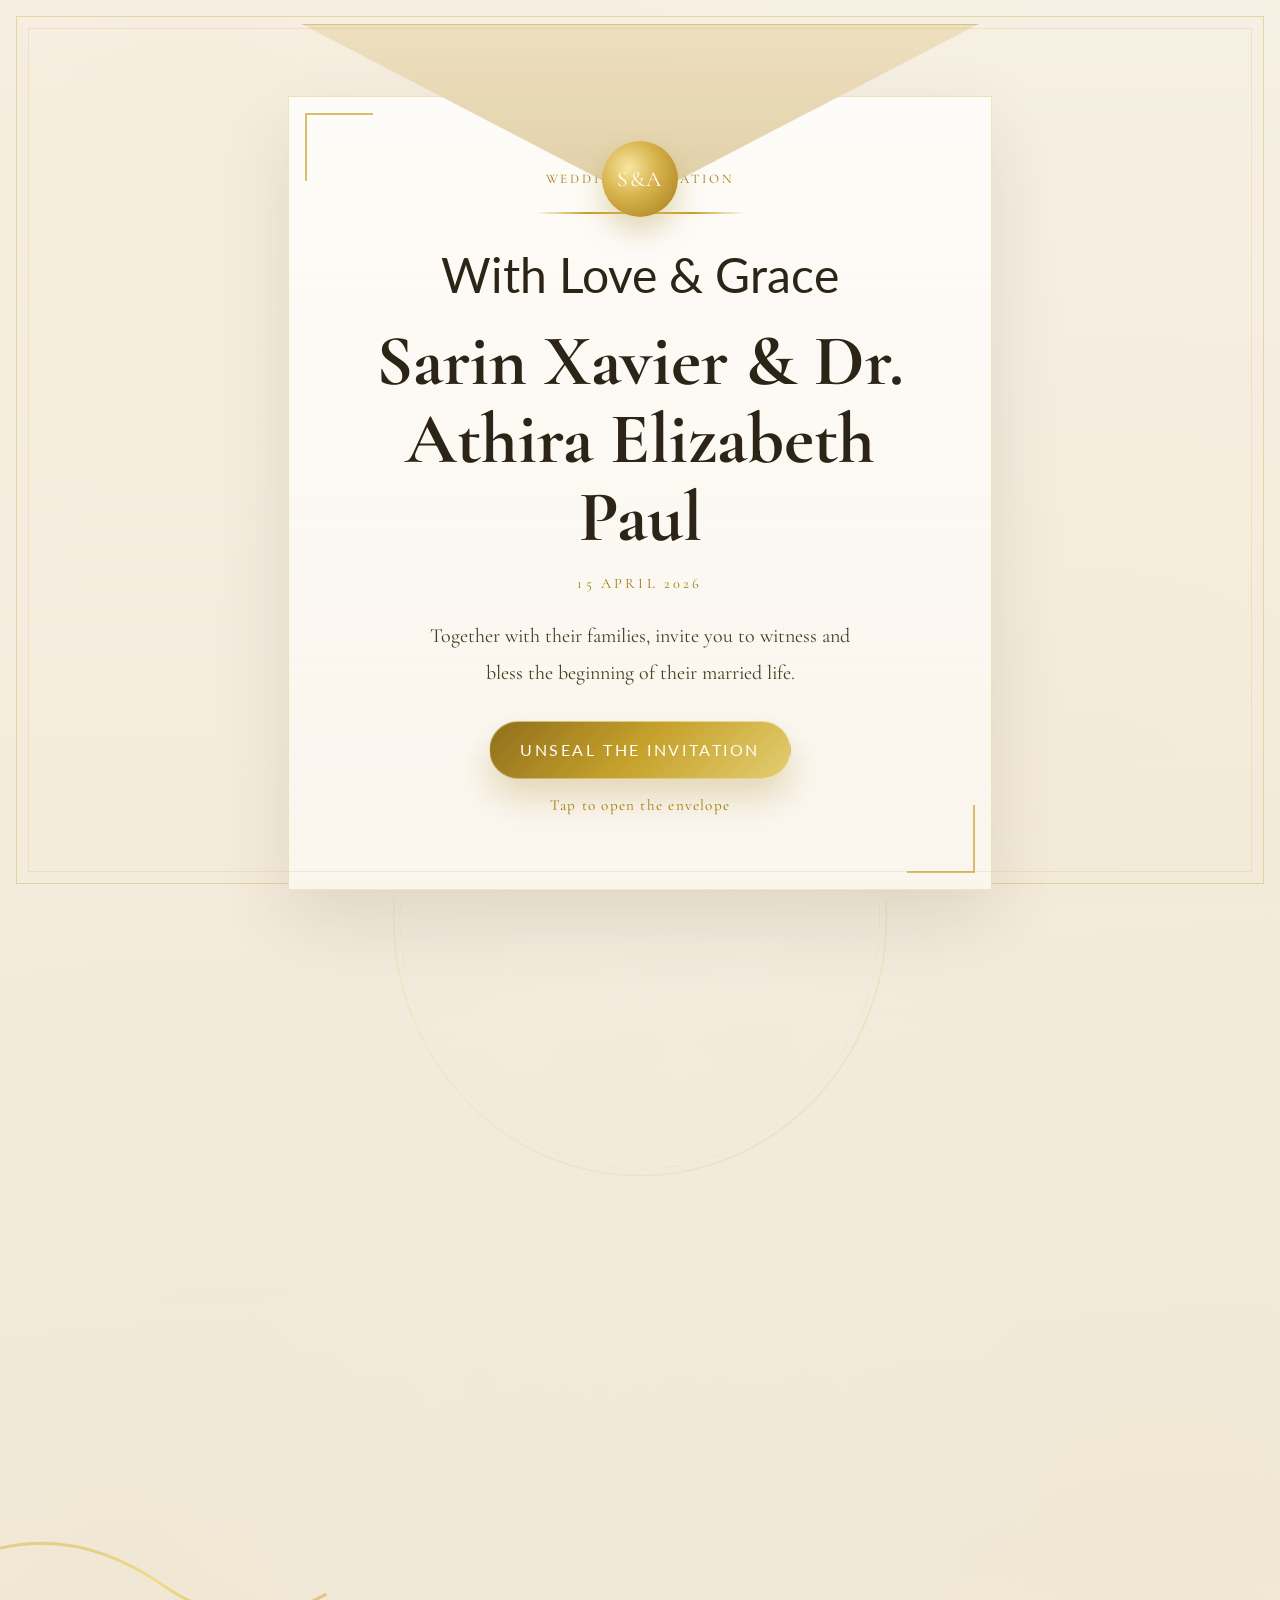
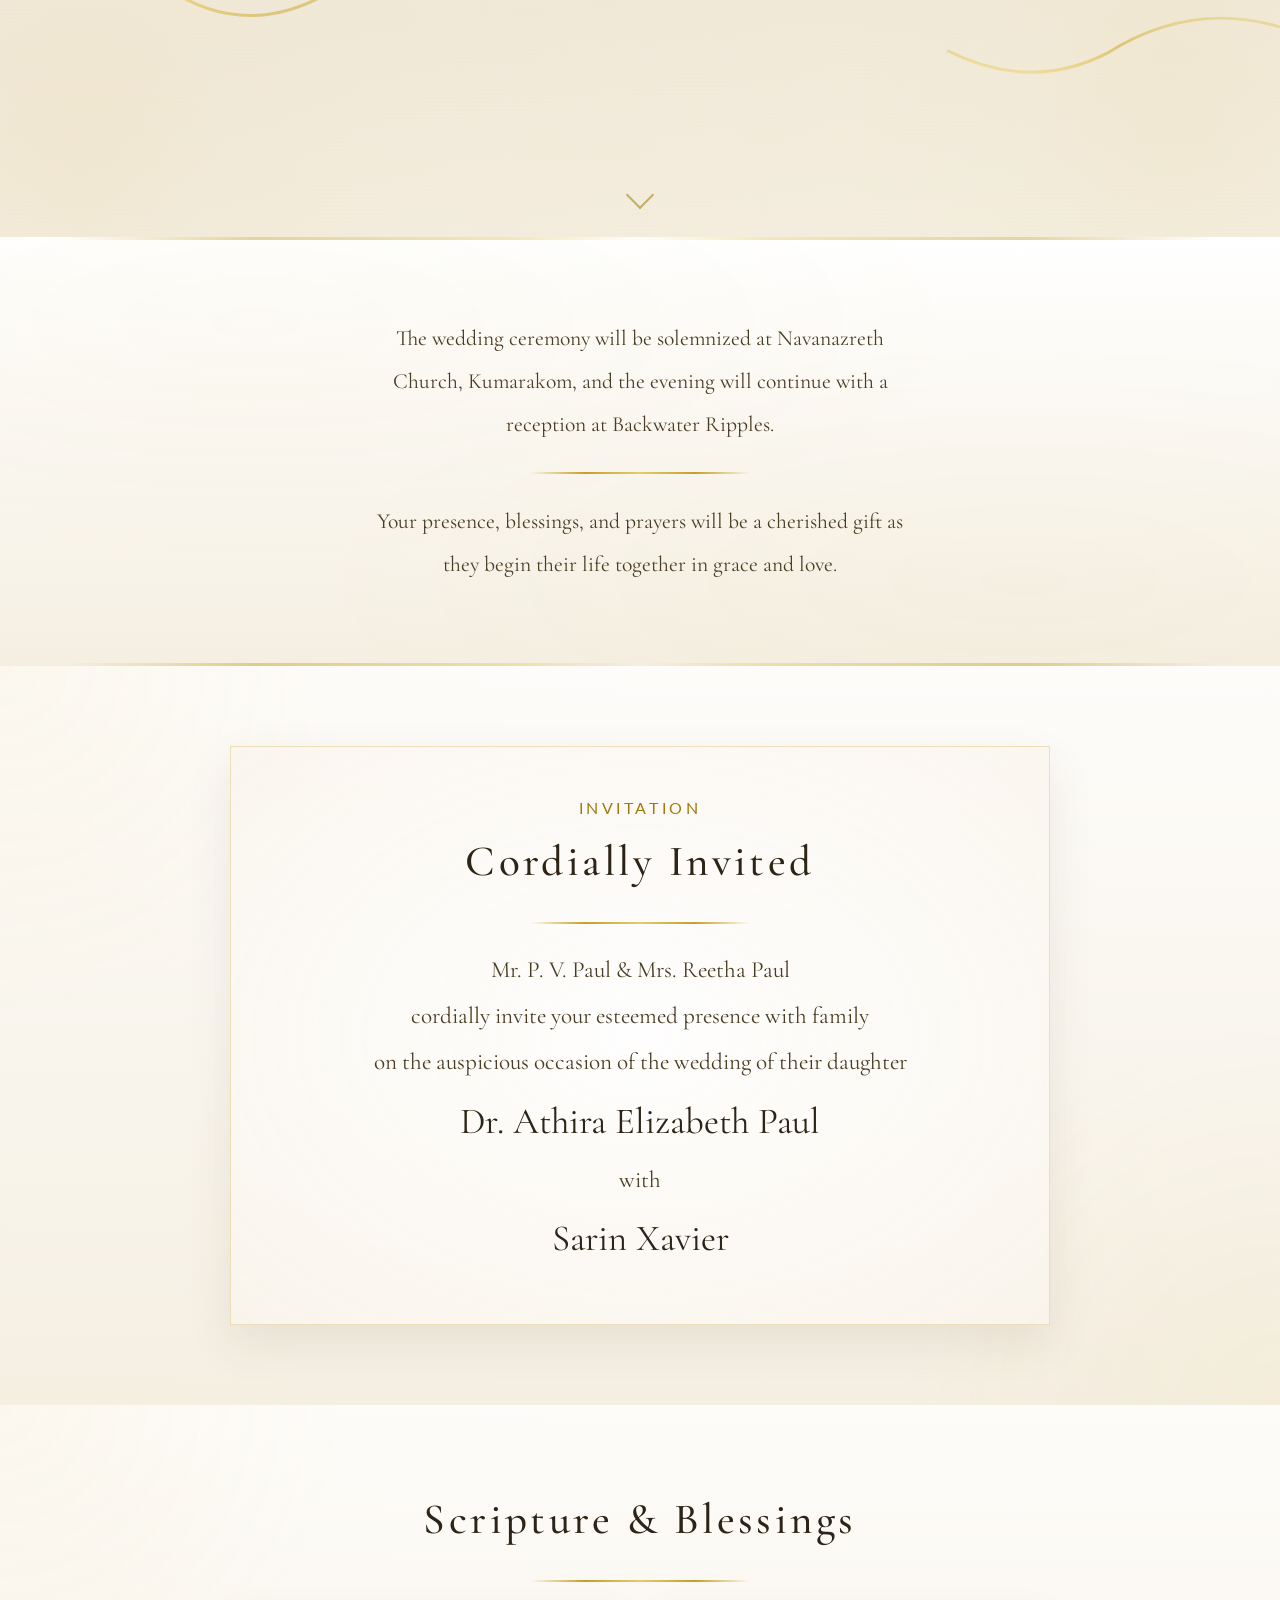
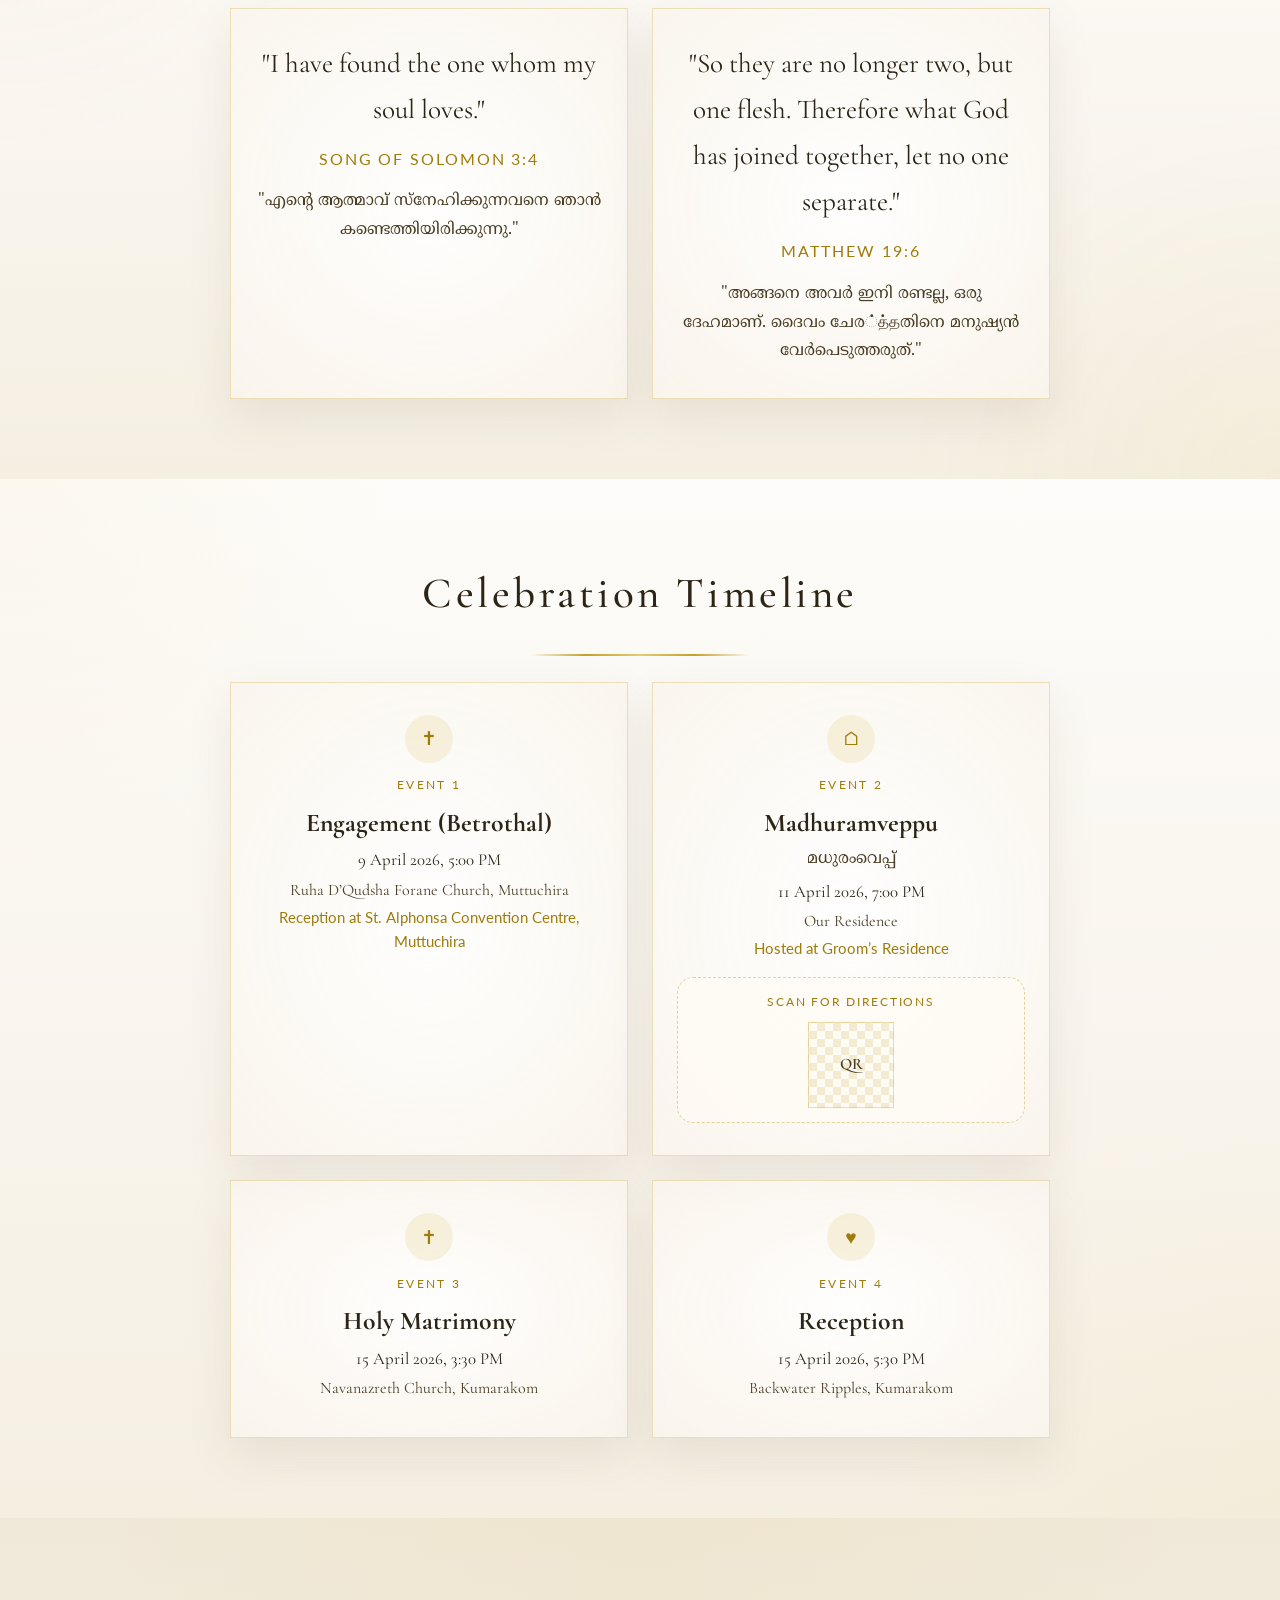
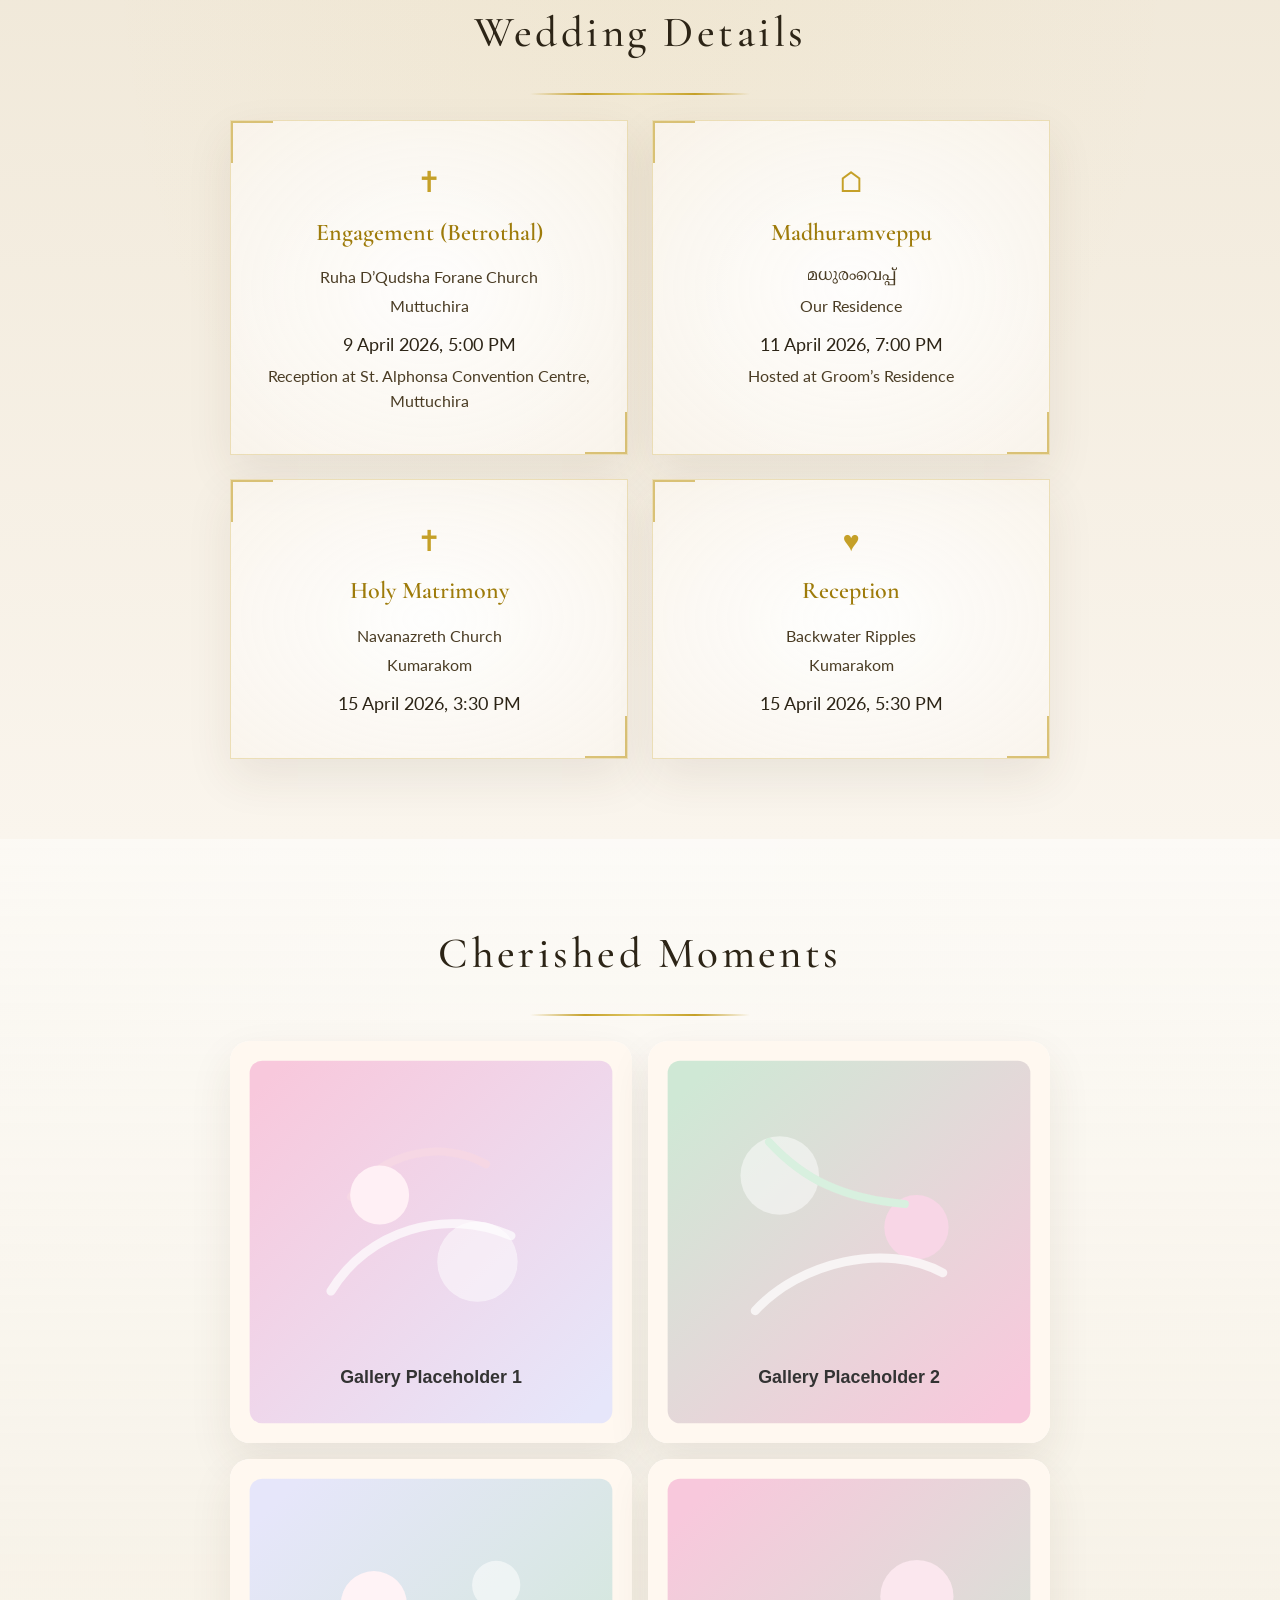
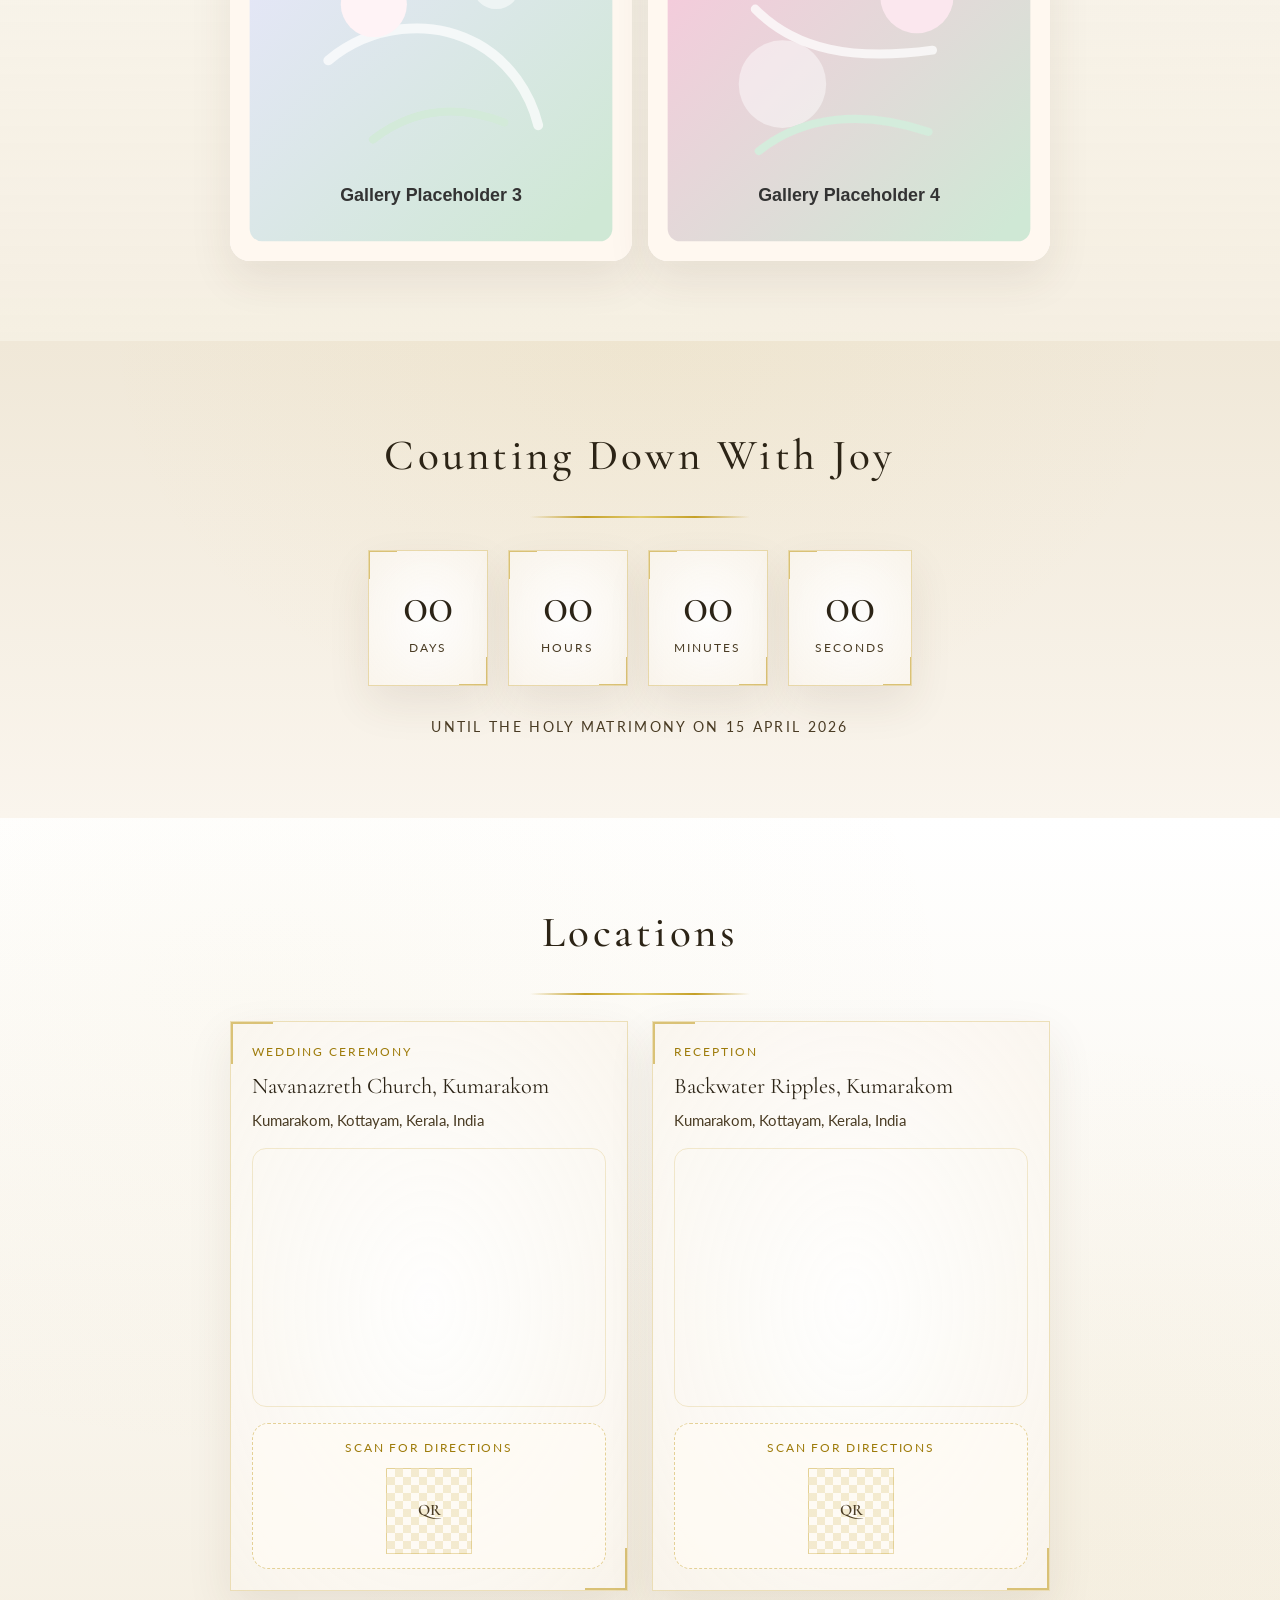
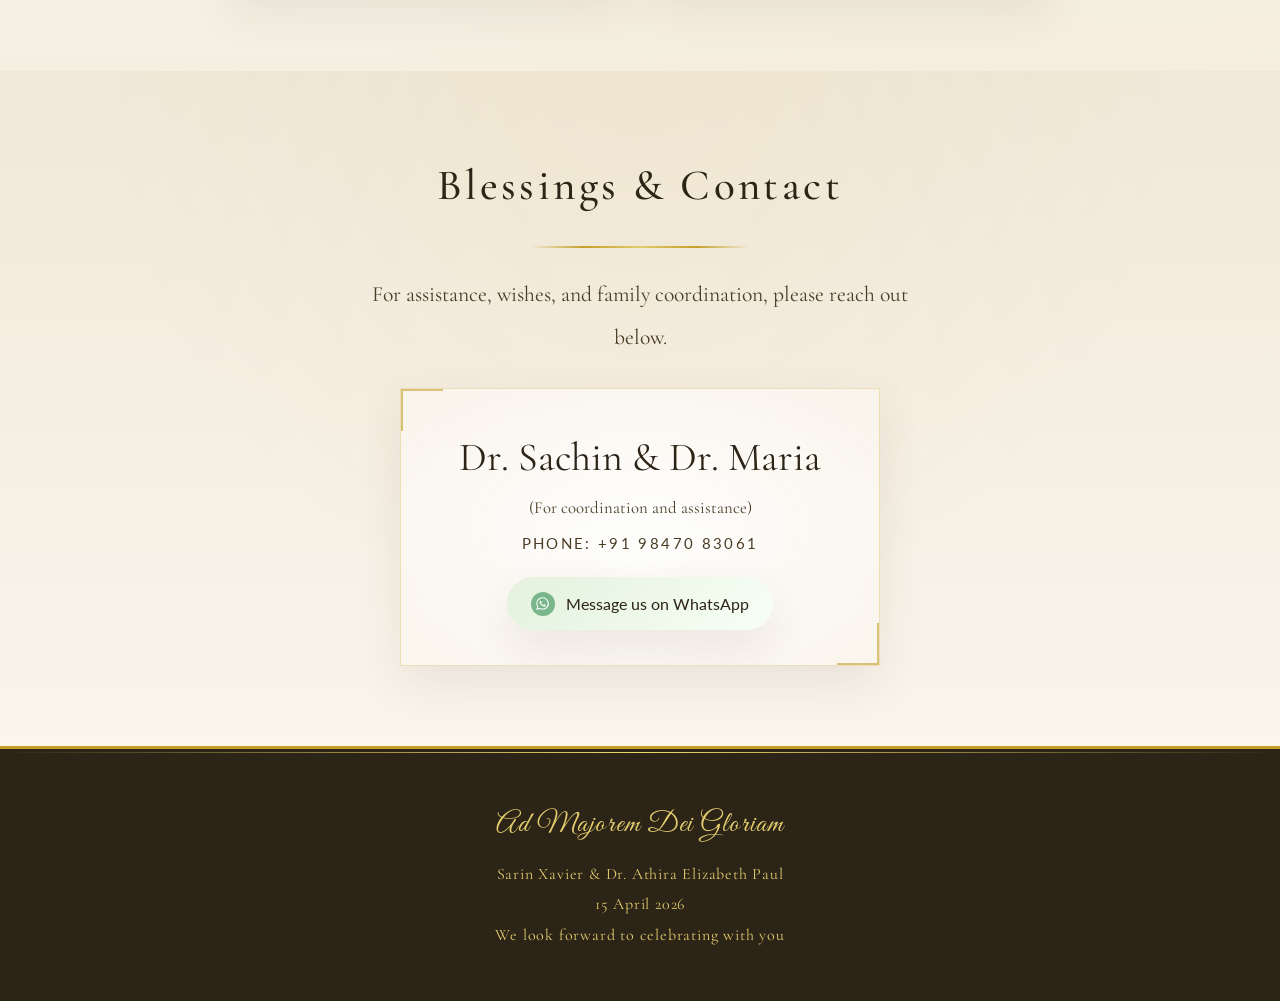
==== commit 2e301636: "Updated" ====
--- a/index.html
+++ b/index.html
@@ -11,7 +11,7 @@
     <link rel="preconnect" href="https://fonts.googleapis.com" />
     <link rel="preconnect" href="https://fonts.gstatic.com" crossorigin />
     <link
-      href="https://fonts.googleapis.com/css2?family=Cormorant+Garamond:wght@400;500;600;700&family=Great+Vibes&family=Lato:wght@300;400;700&display=swap"
+      href="https://fonts.googleapis.com/css2?family=Cormorant+Garamond:wght@400;500;600;700&family=Great+Vibes&family=Lato:wght@300;400;700&family=Noto+Serif+Malayalam:wght@400;500;600&display=swap"
       rel="stylesheet"
     />
     <link rel="stylesheet" href="styles.css" />
@@ -152,23 +152,40 @@
           as they enter the Sacrament of Holy Matrimony.
         </p>
 
+        <!-- Editable content: update family names and home addresses here if needed. -->
         <div class="couple-section reveal-item">
           <p class="couple-names">Sarin Xavier</p>
-          <p class="couple-parents">Son of Mr. A. C. Xavier &amp; Mrs. Jolly Xavier, Vyttila, Kochi</p>
+          <p class="couple-parents">S/o Mr. A. C. Xavier &amp; Mrs. Jolly Xavier</p>
+          <p class="couple-address">Anamthuruthy House, Junior Janatha Road</p>
+          <p class="couple-address">Vyttila, Kochi</p>
           <p class="couple-names">Dr. Athira Elizabeth Paul</p>
-          <p class="couple-parents">Daughter of Mr. P. V. Paul &amp; Mrs. Reetha Paul, Ettumannoor, Kottayam</p>
+          <p class="couple-parents">D/o Mr. P. V. Paul &amp; Mrs. Reetha Paul</p>
+          <p class="couple-address">Puthupparambil House, Kanakkary P.O.</p>
+          <p class="couple-address">Ettumannoor, Kottayam</p>
         </div>
 
         <div class="hero-ornament reveal-item"></div>
 
+        <!-- Editable content: keep all event dates and venue names in this exact format for consistency. -->
         <div class="event-details-inline reveal-item">
-          <p class="event-label">Engagement</p>
-          <p class="event-info">9 April 2026 at 5:00 PM</p>
-          <p class="event-info">Muttuchira</p>
+          <p class="event-label">Engagement (Betrothal)</p>
+          <p class="event-info">9 April 2026, 5:00 PM</p>
+          <p class="event-info">Ruha D&rsquo;Qudsha Forane Church, Muttuchira</p>
+          <p class="event-note">Reception at St. Alphonsa Convention Centre, Muttuchira</p>
+
+          <p class="event-label">Madhuramveppu</p>
+          <p class="event-malayalam">മധുരംവെപ്പ്</p>
+          <p class="event-info">11 April 2026, 7:00 PM</p>
+          <p class="event-info">Our Residence</p>
+          <p class="event-note">Hosted at Groom&rsquo;s Residence</p>
 
           <p class="event-label">Holy Matrimony</p>
           <p class="event-info">15 April 2026 at 3:30 PM</p>
           <p class="event-info">Navanazreth Church, Kumarakom</p>
+
+          <p class="event-label">Reception</p>
+          <p class="event-info">15 April 2026 at 5:30 PM</p>
+          <p class="event-info">Backwater Ripples, Kumarakom</p>
         </div>
 
         <div class="hero-ornament reveal-item"></div>
@@ -195,11 +212,110 @@
       </div>
     </section>
 
+    <section class="invitation-section reveal-on-scroll">
+      <div class="container invitation-panel">
+        <p class="section-kicker">Invitation</p>
+        <h2 class="section-title">Cordially Invited</h2>
+        <div class="section-divider"></div>
+        <div class="formal-invitation-copy">
+          <p>Mr. P. V. Paul &amp; Mrs. Reetha Paul</p>
+          <p>cordially invite your esteemed presence with family</p>
+          <p>on the auspicious occasion of the wedding of their daughter</p>
+          <p class="invitation-highlight">Dr. Athira Elizabeth Paul</p>
+          <p>with</p>
+          <p class="invitation-highlight">Sarin Xavier</p>
+        </div>
+      </div>
+    </section>
+
+    <section class="quotes-section reveal-on-scroll">
+      <div class="container">
+        <h2 class="section-title">Scripture &amp; Blessings</h2>
+        <div class="section-divider"></div>
+        <div class="quotes-grid">
+          <article class="quote-card">
+            <p class="quote-text">"I have found the one whom my soul loves."</p>
+            <p class="quote-ref">Song of Solomon 3:4</p>
+            <p class="quote-malayalam">"എന്റെ ആത്മാവ് സ്നേഹിക്കുന്നവനെ ഞാൻ കണ്ടെത്തിയിരിക്കുന്നു."</p>
+          </article>
+          <article class="quote-card">
+            <p class="quote-text">
+              "So they are no longer two, but one flesh. Therefore what God has joined together, let no one separate."
+            </p>
+            <p class="quote-ref">Matthew 19:6</p>
+            <p class="quote-malayalam">
+              "അങ്ങനെ അവർ ഇനി രണ്ടല്ല, ഒരു ദേഹമാണ്. ദൈവം ചേര்த்தതിനെ മനുഷ്യൻ വേർപെടുത്തരുത്."
+            </p>
+          </article>
+        </div>
+      </div>
+    </section>
+
+    <section class="timeline-section reveal-on-scroll">
+      <div class="container">
+        <h2 class="section-title">Celebration Timeline</h2>
+        <div class="section-divider"></div>
+        <div class="timeline-list">
+          <article class="timeline-card">
+            <div class="timeline-icon" aria-hidden="true">✝</div>
+            <p class="timeline-step">Event 1</p>
+            <h3>Engagement (Betrothal)</h3>
+            <p class="timeline-date">9 April 2026, 5:00 PM</p>
+            <p class="timeline-location">Ruha D&rsquo;Qudsha Forane Church, Muttuchira</p>
+            <p class="timeline-note">Reception at St. Alphonsa Convention Centre, Muttuchira</p>
+          </article>
+          <article class="timeline-card">
+            <div class="timeline-icon" aria-hidden="true">⌂</div>
+            <p class="timeline-step">Event 2</p>
+            <h3>Madhuramveppu</h3>
+            <p class="timeline-subtitle">മധുരംവെപ്പ്</p>
+            <p class="timeline-date">11 April 2026, 7:00 PM</p>
+            <p class="timeline-location">Our Residence</p>
+            <p class="timeline-note">Hosted at Groom&rsquo;s Residence</p>
+            <div class="qr-card">
+              <p class="qr-label">Scan for directions</p>
+              <div class="qr-placeholder" aria-hidden="true">QR</div>
+            </div>
+          </article>
+          <article class="timeline-card">
+            <div class="timeline-icon" aria-hidden="true">✝</div>
+            <p class="timeline-step">Event 3</p>
+            <h3>Holy Matrimony</h3>
+            <p class="timeline-date">15 April 2026, 3:30 PM</p>
+            <p class="timeline-location">Navanazreth Church, Kumarakom</p>
+          </article>
+          <article class="timeline-card">
+            <div class="timeline-icon" aria-hidden="true">♥</div>
+            <p class="timeline-step">Event 4</p>
+            <h3>Reception</h3>
+            <p class="timeline-date">15 April 2026, 5:30 PM</p>
+            <p class="timeline-location">Backwater Ripples, Kumarakom</p>
+          </article>
+        </div>
+      </div>
+    </section>
+
     <section class="details reveal-on-scroll">
       <div class="container">
         <h2 class="section-title">Wedding Details</h2>
         <div class="section-divider"></div>
         <div class="details-grid">
+          <article class="detail-card">
+            <div class="icon" aria-hidden="true">✝</div>
+            <h3>Engagement (Betrothal)</h3>
+            <p>Ruha D&rsquo;Qudsha Forane Church</p>
+            <p>Muttuchira</p>
+            <p class="time">9 April 2026, 5:00 PM</p>
+            <p class="detail-note">Reception at St. Alphonsa Convention Centre, Muttuchira</p>
+          </article>
+          <article class="detail-card">
+            <div class="icon" aria-hidden="true">⌂</div>
+            <h3>Madhuramveppu</h3>
+            <p class="detail-malayalam">മധുരംവെപ്പ്</p>
+            <p>Our Residence</p>
+            <p class="time">11 April 2026, 7:00 PM</p>
+            <p class="detail-note">Hosted at Groom&rsquo;s Residence</p>
+          </article>
           <article class="detail-card">
             <div class="icon" aria-hidden="true">✝</div>
             <h3>Holy Matrimony</h3>
@@ -222,6 +338,7 @@
       <div class="container">
         <h2 class="section-title">Cherished Moments</h2>
         <div class="section-divider"></div>
+        <!-- Image replacement: swap these placeholder files with final gallery images when ready. -->
         <div class="gallery-grid">
           <button type="button" class="gallery-item" data-full="images/gallery-1.svg" aria-label="Open gallery image 1">
             <img src="images/gallery-1.svg" alt="Decorative placeholder image for the couple gallery" loading="lazy" />
@@ -275,6 +392,7 @@
             <p class="location-kicker">Wedding Ceremony</p>
             <p class="location-venue">Navanazreth Church, Kumarakom</p>
             <p class="location-address">Kumarakom, Kottayam, Kerala, India</p>
+            <!-- Replace this embedded map URL if the venue pin changes. -->
             <div class="map-frame">
               <iframe
                 title="Map showing Navanazreth Church, Kumarakom"
@@ -283,12 +401,17 @@
                 referrerpolicy="no-referrer-when-downgrade"
               ></iframe>
             </div>
+            <div class="qr-card">
+              <p class="qr-label">Scan for directions</p>
+              <div class="qr-placeholder" aria-hidden="true">QR</div>
+            </div>
           </article>
 
           <article class="location-card">
             <p class="location-kicker">Reception</p>
             <p class="location-venue">Backwater Ripples, Kumarakom</p>
             <p class="location-address">Kumarakom, Kottayam, Kerala, India</p>
+            <!-- Replace this embedded map URL if the venue pin changes. -->
             <div class="map-frame">
               <iframe
                 title="Map showing Backwater Ripples, Kumarakom"
@@ -297,6 +420,10 @@
                 referrerpolicy="no-referrer-when-downgrade"
               ></iframe>
             </div>
+            <div class="qr-card">
+              <p class="qr-label">Scan for directions</p>
+              <div class="qr-placeholder" aria-hidden="true">QR</div>
+            </div>
           </article>
         </div>
       </div>
@@ -311,7 +438,8 @@
         </p>
         <div class="contact-panel">
           <p class="contact-name">Dr. Sachin &amp; Dr. Maria</p>
-          <a class="contact-phone" href="tel:+919847083061">+91 98470 83061</a>
+          <p class="contact-context">(For coordination and assistance)</p>
+          <a class="contact-phone" href="tel:+919847083061">Phone: +91 98470 83061</a>
           <a class="button button-whatsapp" href="https://wa.me/919847083061" target="_blank" rel="noreferrer">
             <span class="whatsapp-icon" aria-hidden="true">
               <svg viewBox="0 0 24 24" role="img" aria-hidden="true">
--- a/styles.css
+++ b/styles.css
@@ -95,6 +95,13 @@
   font-family: "Great Vibes", cursive;
 }
 
+.event-malayalam,
+.detail-malayalam,
+.timeline-subtitle,
+.quote-malayalam {
+  font-family: "Noto Serif Malayalam", serif;
+}
+
 .container {
   width: min(calc(100% - 2rem), var(--container));
   margin: 0 auto;
@@ -145,6 +152,7 @@
   position: relative;
   z-index: 1;
   width: min(100%, 44rem);
+  margin: 0 auto;
   padding: clamp(2rem, 6vw, 4.5rem) clamp(1.5rem, 5vw, 3.5rem);
   text-align: center;
   background:
@@ -158,6 +166,7 @@
 .invitation-envelope {
   position: relative;
   width: min(100%, 46rem);
+  margin: 0 auto;
   padding-top: 4.5rem;
   perspective: 1800px;
 }
@@ -332,6 +341,27 @@
     radial-gradient(ellipse at 10% 90%, rgba(212, 175, 55, 0.07) 0%, transparent 50%),
     radial-gradient(ellipse at 90% 85%, rgba(212, 175, 55, 0.06) 0%, transparent 45%),
     linear-gradient(175deg, #faf5ed 0%, #f5efe2 30%, #f0e8d8 60%, #ede3d1 85%, #f5efe2 100%);
+}
+
+.hero-page-shell {
+  position: absolute;
+  inset: 1.5rem;
+  pointer-events: none;
+}
+
+.hero-page-border,
+.hero-page-fold {
+  position: absolute;
+  opacity: 0;
+}
+
+.hero-page {
+  position: relative;
+  z-index: 1;
+  width: min(100%, 52rem);
+  margin: 0 auto;
+  display: flex;
+  justify-content: center;
 }
 
 .hero::before {
@@ -424,8 +454,13 @@
 .hero-content {
   position: relative;
   z-index: 1;
+  width: 100%;
   max-width: 720px;
+  margin: 0 auto;
   padding: clamp(1.5rem, 4vw, 3rem);
+  display: flex;
+  flex-direction: column;
+  align-items: center;
   text-align: center;
 }
 
@@ -534,6 +569,7 @@
 }
 
 .couple-section {
+  width: 100%;
   margin: 1.6rem 0;
 }
 
@@ -553,7 +589,15 @@
   color: var(--dark-brown);
 }
 
+.couple-address {
+  margin: 0.05rem 0 0.6rem;
+  font-family: "Cormorant Garamond", serif;
+  font-size: 1rem;
+  color: var(--dark-brown);
+}
+
 .event-details-inline {
+  width: 100%;
   margin: 1.5rem 0;
 }
 
@@ -577,6 +621,20 @@
 .event-info {
   margin: 0.15rem 0;
   font-family: "Cormorant Garamond", serif;
+  font-size: 1rem;
+  color: var(--dark-brown);
+}
+
+.event-note,
+.detail-note,
+.timeline-note {
+  margin: 0.2rem 0 0.75rem;
+  font-size: 0.92rem;
+  color: var(--gold-dark);
+}
+
+.event-malayalam {
+  margin: 0.1rem 0 0.35rem;
   font-size: 1rem;
   color: var(--dark-brown);
 }
@@ -613,6 +671,15 @@
     linear-gradient(180deg, #fff 0%, var(--parchment) 100%);
 }
 
+.invitation-section,
+.quotes-section,
+.timeline-section {
+  background:
+    radial-gradient(circle at top left, rgba(212, 175, 55, 0.05), transparent 24%),
+    radial-gradient(circle at bottom right, rgba(212, 175, 55, 0.05), transparent 26%),
+    linear-gradient(180deg, rgba(255, 255, 255, 0.75), rgba(245, 239, 226, 0.95));
+}
+
 .message::before,
 .message::after {
   content: "";
@@ -639,6 +706,14 @@
   letter-spacing: 0.08em;
   text-align: center;
   color: var(--dark);
+}
+
+.section-kicker {
+  margin: 0 0 0.4rem;
+  text-align: center;
+  letter-spacing: 0.22em;
+  text-transform: uppercase;
+  color: var(--gold-dark);
 }
 
 .message-text {
@@ -694,6 +769,125 @@
   text-align: center;
 }
 
+.invitation-panel,
+.quote-card,
+.timeline-card {
+  position: relative;
+  overflow: hidden;
+  background: radial-gradient(ellipse at 50% 50%, rgba(255, 255, 255, 0.92) 0%, rgba(250, 245, 237, 0.82) 100%);
+  border: 1px solid rgba(197, 160, 40, 0.28);
+  box-shadow: var(--shadow-card);
+}
+
+.invitation-panel {
+  padding: 3rem 1.8rem;
+  text-align: center;
+}
+
+.formal-invitation-copy {
+  max-width: 38rem;
+  margin: 0 auto;
+  font-family: "Cormorant Garamond", serif;
+  font-size: clamp(1.2rem, 2.3vw, 1.45rem);
+  line-height: 1.85;
+  color: var(--dark-brown);
+}
+
+.formal-invitation-copy p {
+  margin: 0.2rem 0;
+}
+
+.invitation-highlight {
+  font-size: clamp(1.7rem, 4vw, 2.3rem);
+  color: var(--dark);
+}
+
+.quotes-grid,
+.timeline-list {
+  display: grid;
+  gap: 1.5rem;
+}
+
+.quotes-grid {
+  grid-template-columns: repeat(2, minmax(0, 1fr));
+}
+
+.quote-card,
+.timeline-card {
+  padding: 2rem 1.5rem;
+  text-align: center;
+}
+
+.quote-text {
+  margin: 0;
+  font-family: "Cormorant Garamond", serif;
+  font-size: clamp(1.3rem, 2.8vw, 1.7rem);
+  line-height: 1.7;
+  color: var(--dark);
+}
+
+.quote-ref {
+  margin: 0.8rem 0 0;
+  letter-spacing: 0.12em;
+  text-transform: uppercase;
+  color: var(--gold-dark);
+}
+
+.quote-malayalam {
+  margin: 1rem 0 0;
+  font-size: 1rem;
+  line-height: 1.8;
+  color: var(--dark-brown);
+}
+
+.timeline-list {
+  grid-template-columns: repeat(2, minmax(0, 1fr));
+}
+
+.timeline-icon {
+  display: inline-grid;
+  place-items: center;
+  width: 3rem;
+  height: 3rem;
+  margin: 0 auto 0.8rem;
+  border-radius: 50%;
+  background: linear-gradient(135deg, rgba(226, 204, 110, 0.22), rgba(197, 160, 40, 0.12));
+  color: var(--gold-dark);
+  font-size: 1.2rem;
+}
+
+.timeline-step {
+  margin: 0;
+  letter-spacing: 0.18em;
+  text-transform: uppercase;
+  color: var(--gold-dark);
+  font-size: 0.78rem;
+}
+
+.timeline-card h3 {
+  margin: 0.45rem 0 0.25rem;
+  font-size: 1.6rem;
+  color: var(--dark);
+}
+
+.timeline-subtitle {
+  margin: 0 0 0.35rem;
+  color: var(--dark-brown);
+}
+
+.timeline-date {
+  margin: 0.2rem 0;
+  font-family: "Cormorant Garamond", serif;
+  font-size: 1.05rem;
+  color: var(--dark);
+}
+
+.timeline-location {
+  margin: 0.2rem 0;
+  font-family: "Cormorant Garamond", serif;
+  color: var(--dark-brown);
+}
+
 .detail-card::before,
 .detail-card::after,
 .location-card::before,
@@ -736,6 +930,11 @@
   font-size: 1.5rem;
   font-weight: 600;
   color: var(--gold-dark);
+}
+
+.detail-malayalam {
+  margin: -0.25rem 0 0.65rem;
+  color: var(--dark-brown);
 }
 
 .detail-card p {
@@ -878,6 +1077,40 @@
   border: 0;
 }
 
+.qr-card {
+  margin-top: 1rem;
+  padding: 0.9rem;
+  border-radius: 16px;
+  border: 1px dashed rgba(197, 160, 40, 0.45);
+  background: rgba(255, 251, 244, 0.72);
+  text-align: center;
+}
+
+.qr-label {
+  margin: 0 0 0.6rem;
+  letter-spacing: 0.14em;
+  text-transform: uppercase;
+  font-size: 0.78rem;
+  color: var(--gold-dark);
+}
+
+.qr-placeholder {
+  display: grid;
+  place-items: center;
+  width: 86px;
+  height: 86px;
+  margin: 0 auto;
+  border: 1px solid rgba(197, 160, 40, 0.35);
+  background:
+    linear-gradient(45deg, rgba(197, 160, 40, 0.18) 25%, transparent 25%, transparent 75%, rgba(197, 160, 40, 0.18) 75%),
+    linear-gradient(45deg, rgba(197, 160, 40, 0.18) 25%, transparent 25%, transparent 75%, rgba(197, 160, 40, 0.18) 75%);
+  background-position: 0 0, 8px 8px;
+  background-size: 16px 16px;
+  color: var(--dark-brown);
+  font-family: "Cormorant Garamond", serif;
+  font-weight: 600;
+}
+
 .footer-message {
   text-align: center;
 }
@@ -896,6 +1129,13 @@
   margin: 0;
   font-size: clamp(1.9rem, 4vw, 2.5rem);
   color: var(--dark);
+}
+
+.contact-context {
+  margin: 0.4rem 0 0;
+  font-family: "Cormorant Garamond", serif;
+  font-size: 1.05rem;
+  color: var(--dark-brown);
 }
 
 .contact-phone {
@@ -1118,7 +1358,9 @@
 
   .details-grid,
   .location-grid,
-  .gallery-grid {
+  .gallery-grid,
+  .quotes-grid,
+  .timeline-list {
     grid-template-columns: 1fr;
   }
 
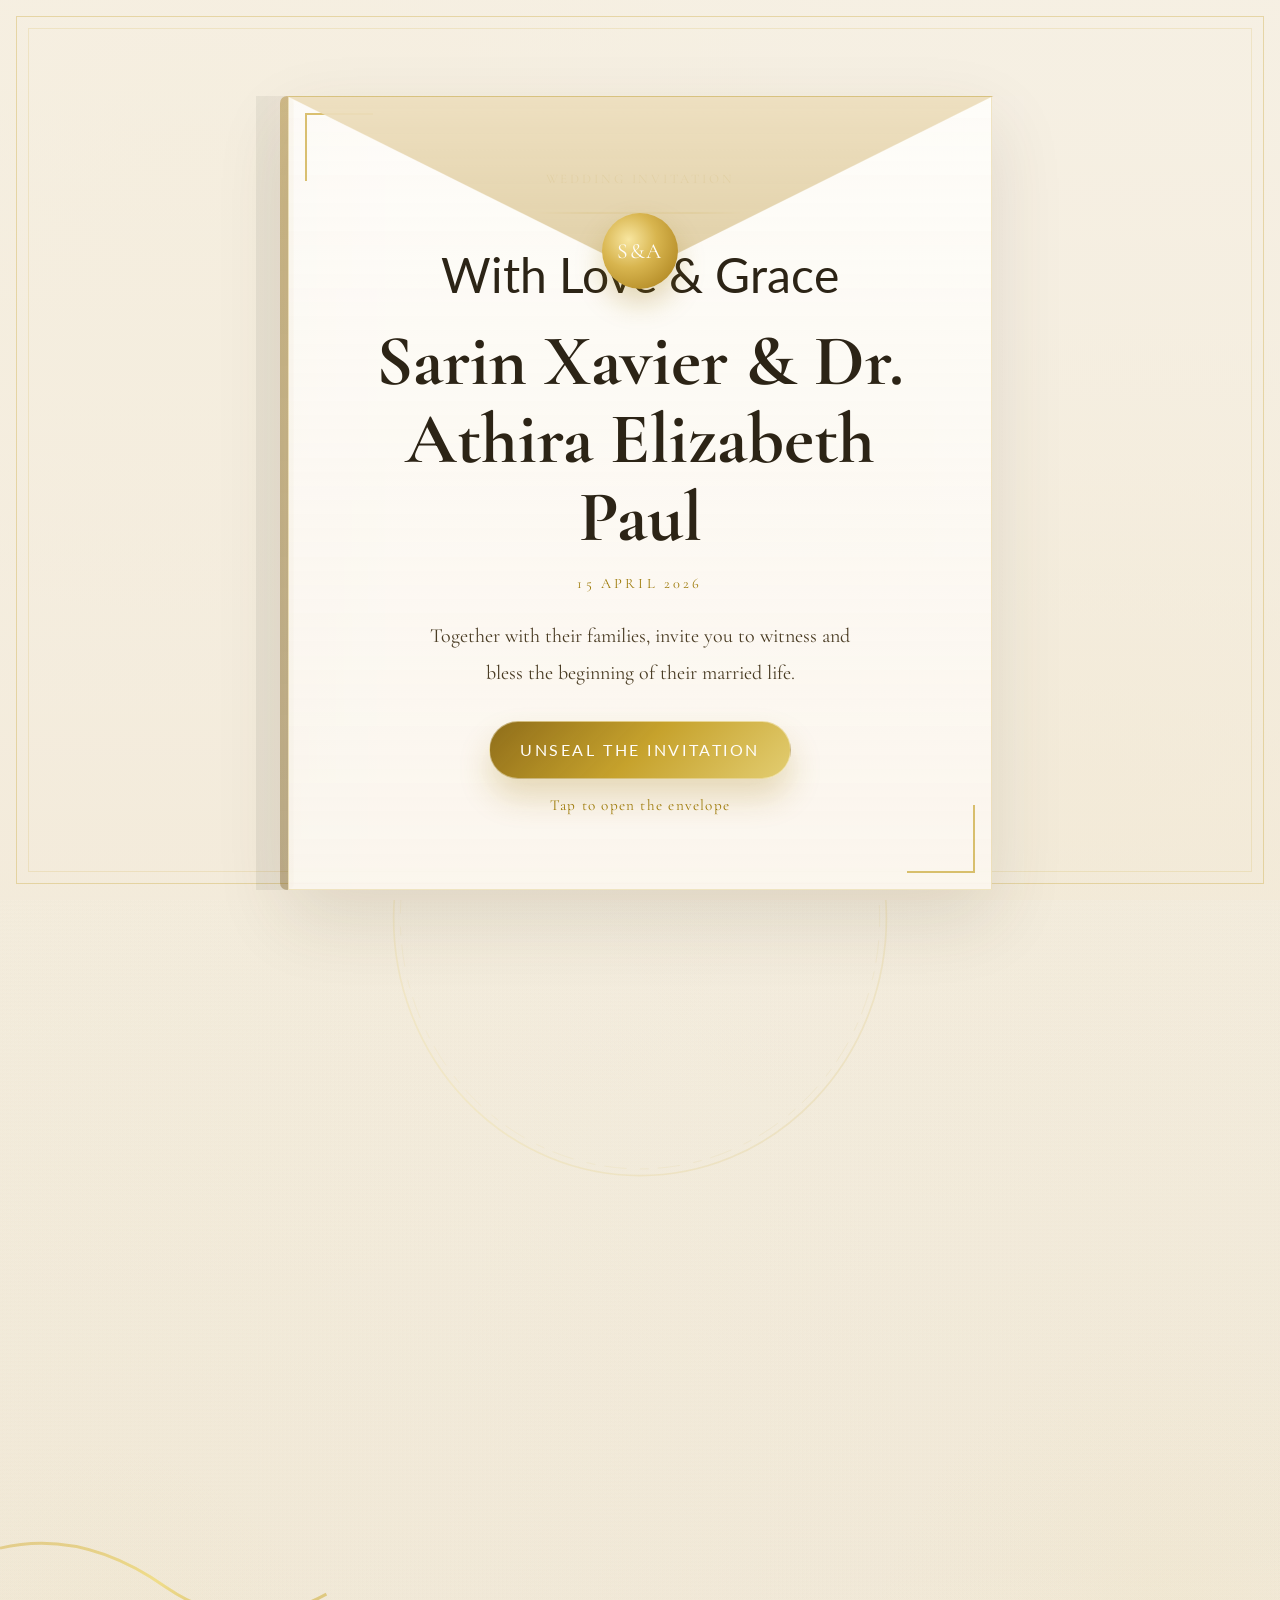
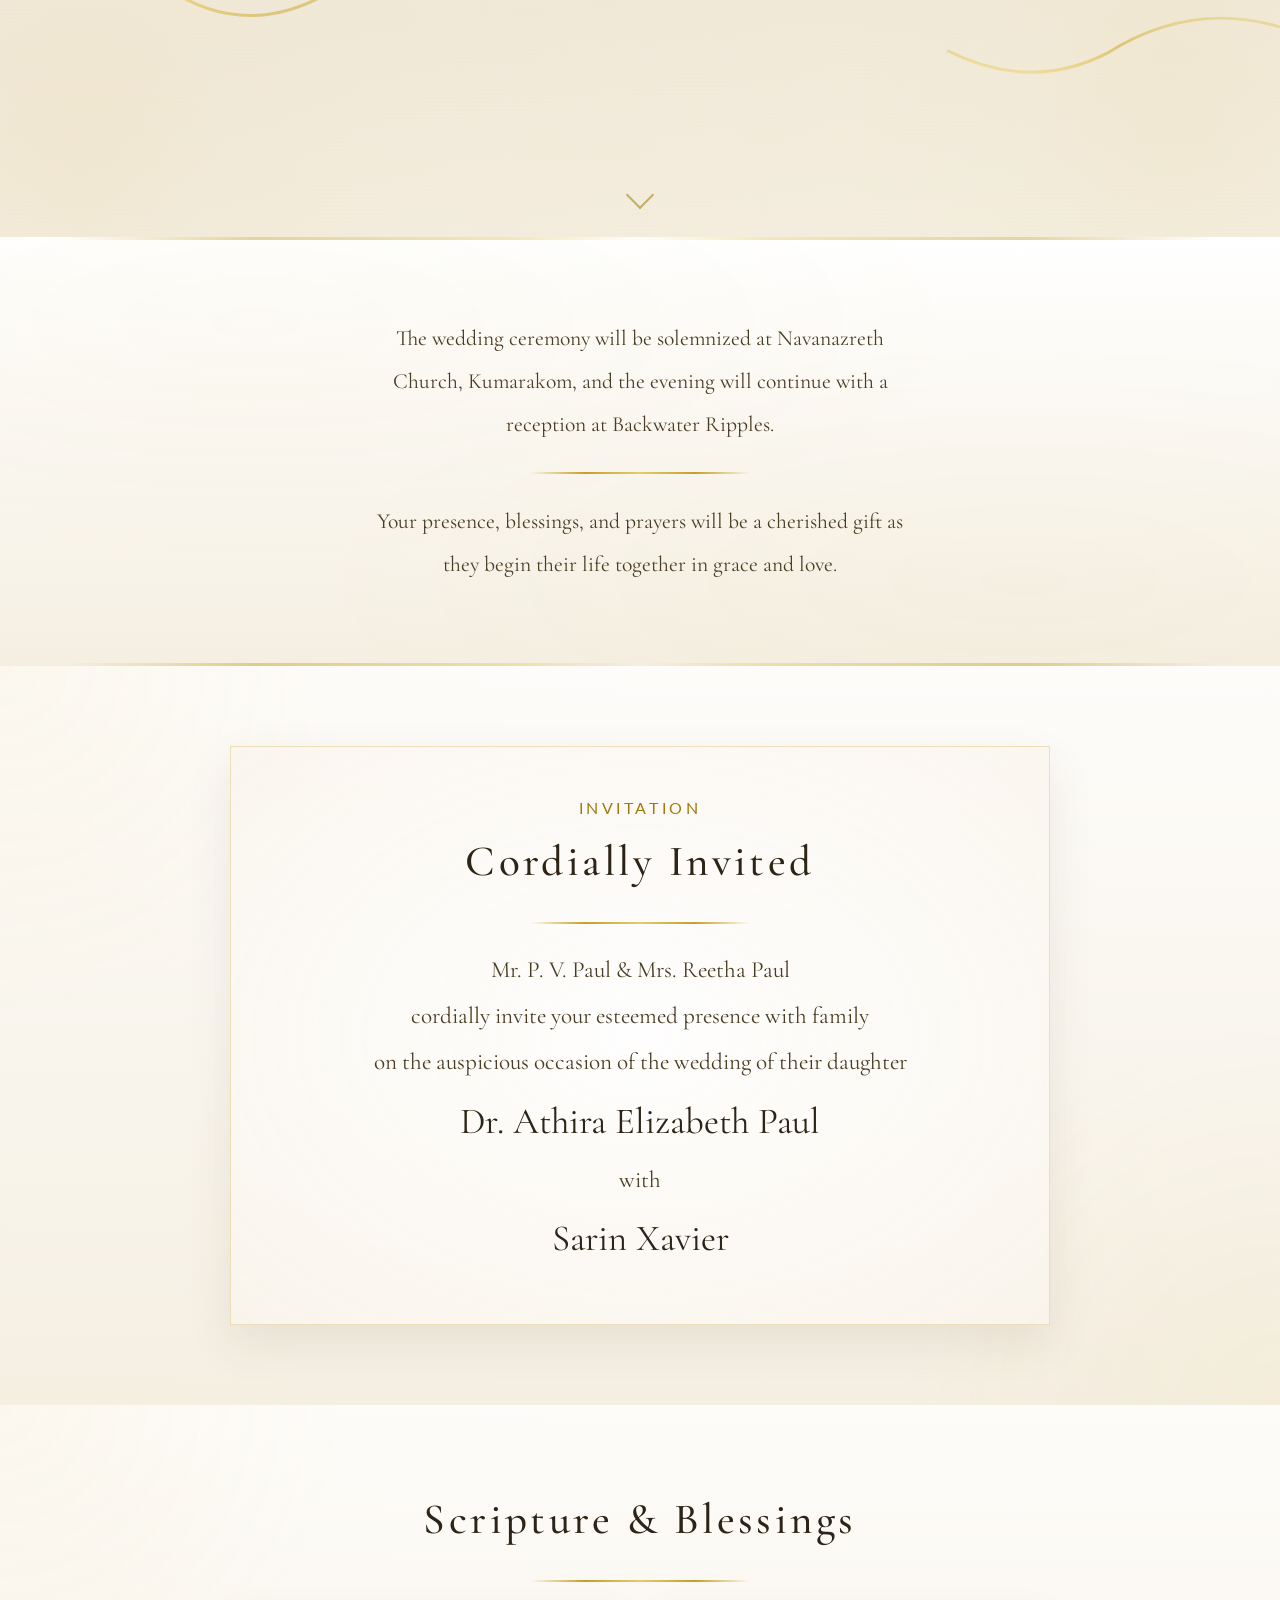
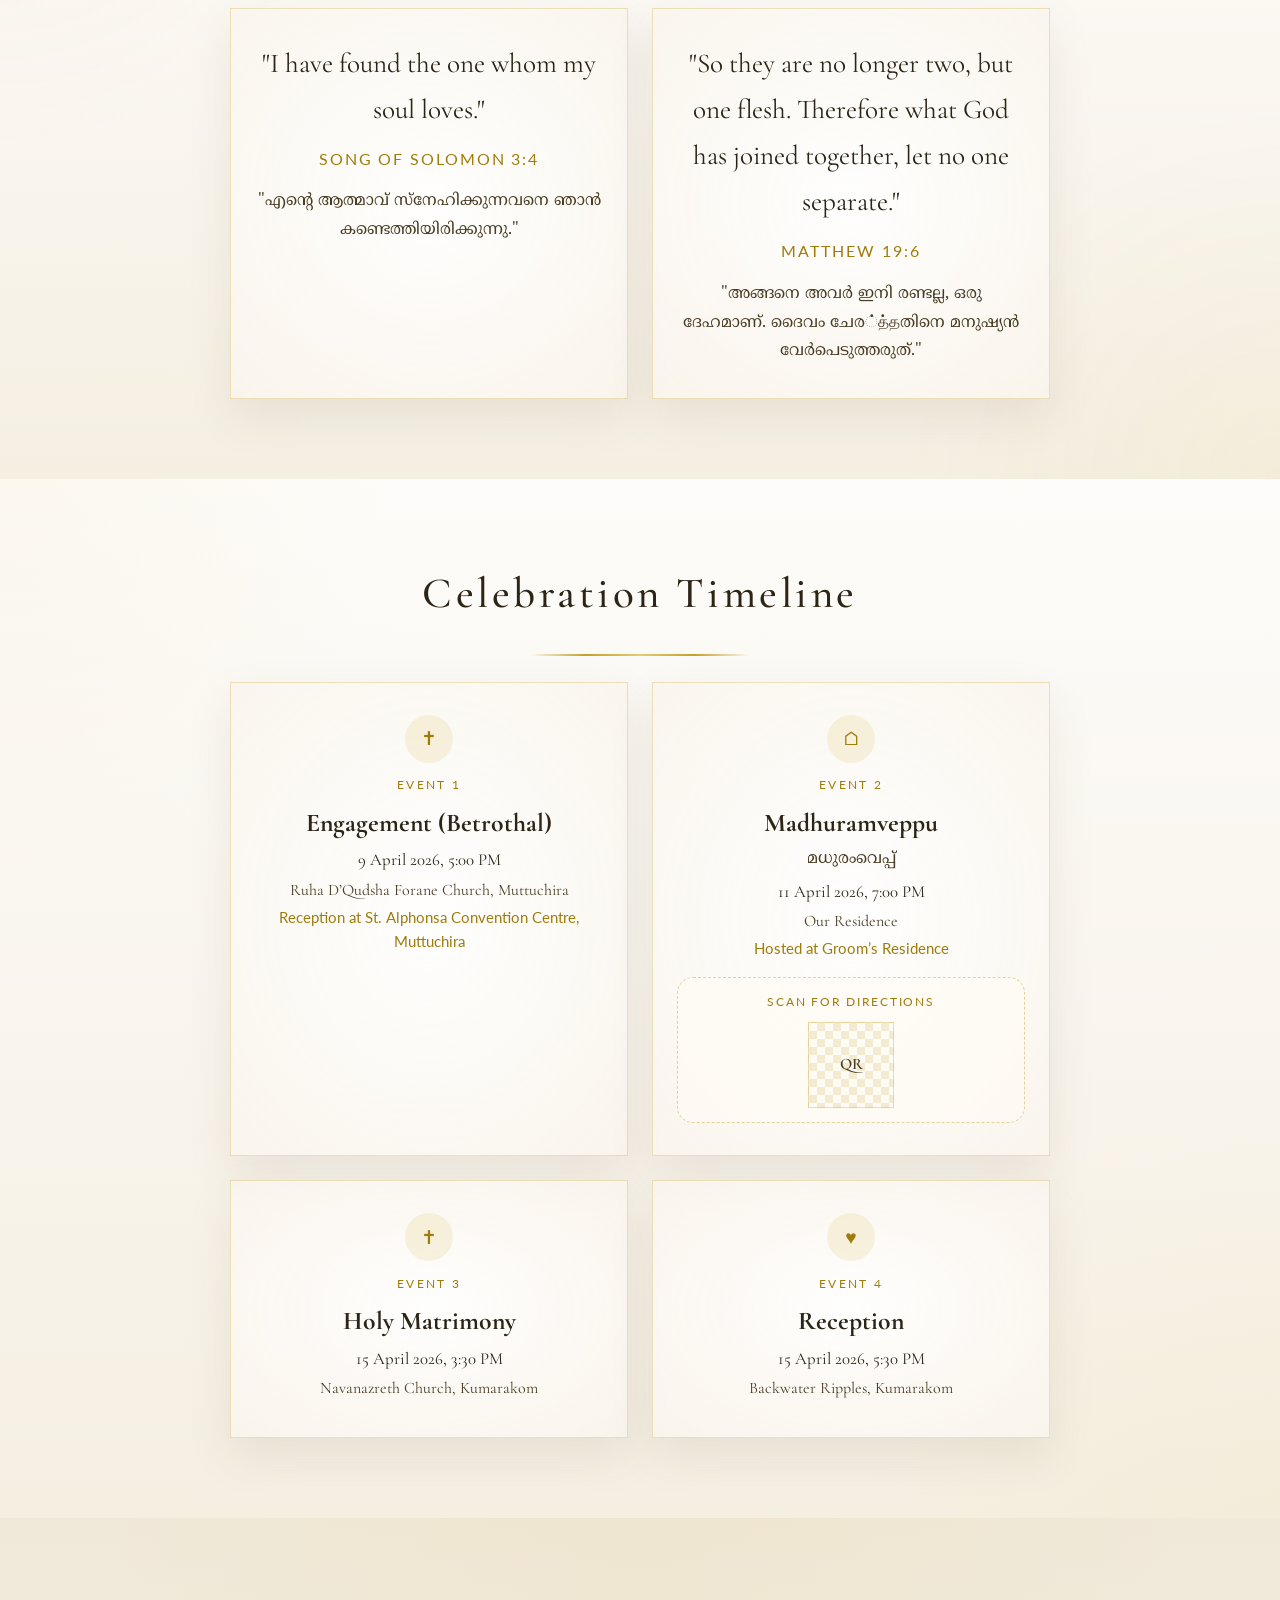
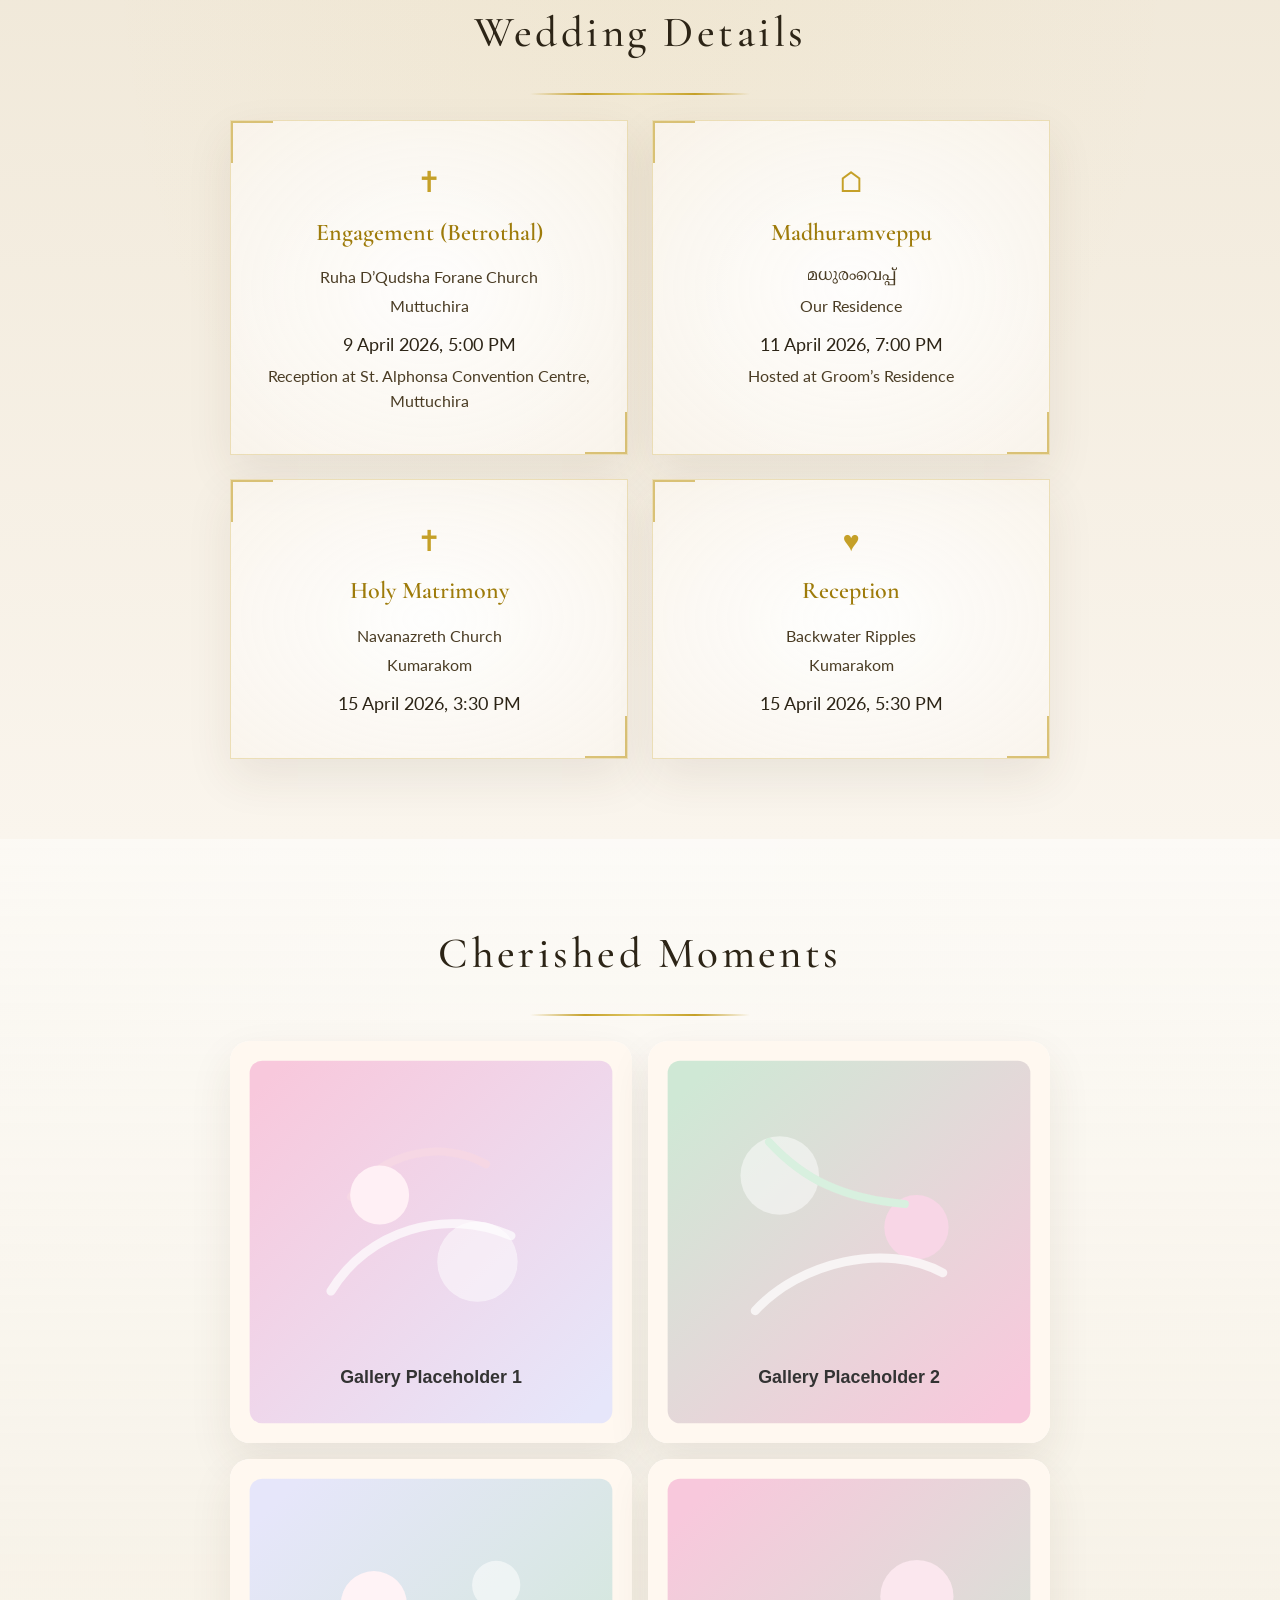
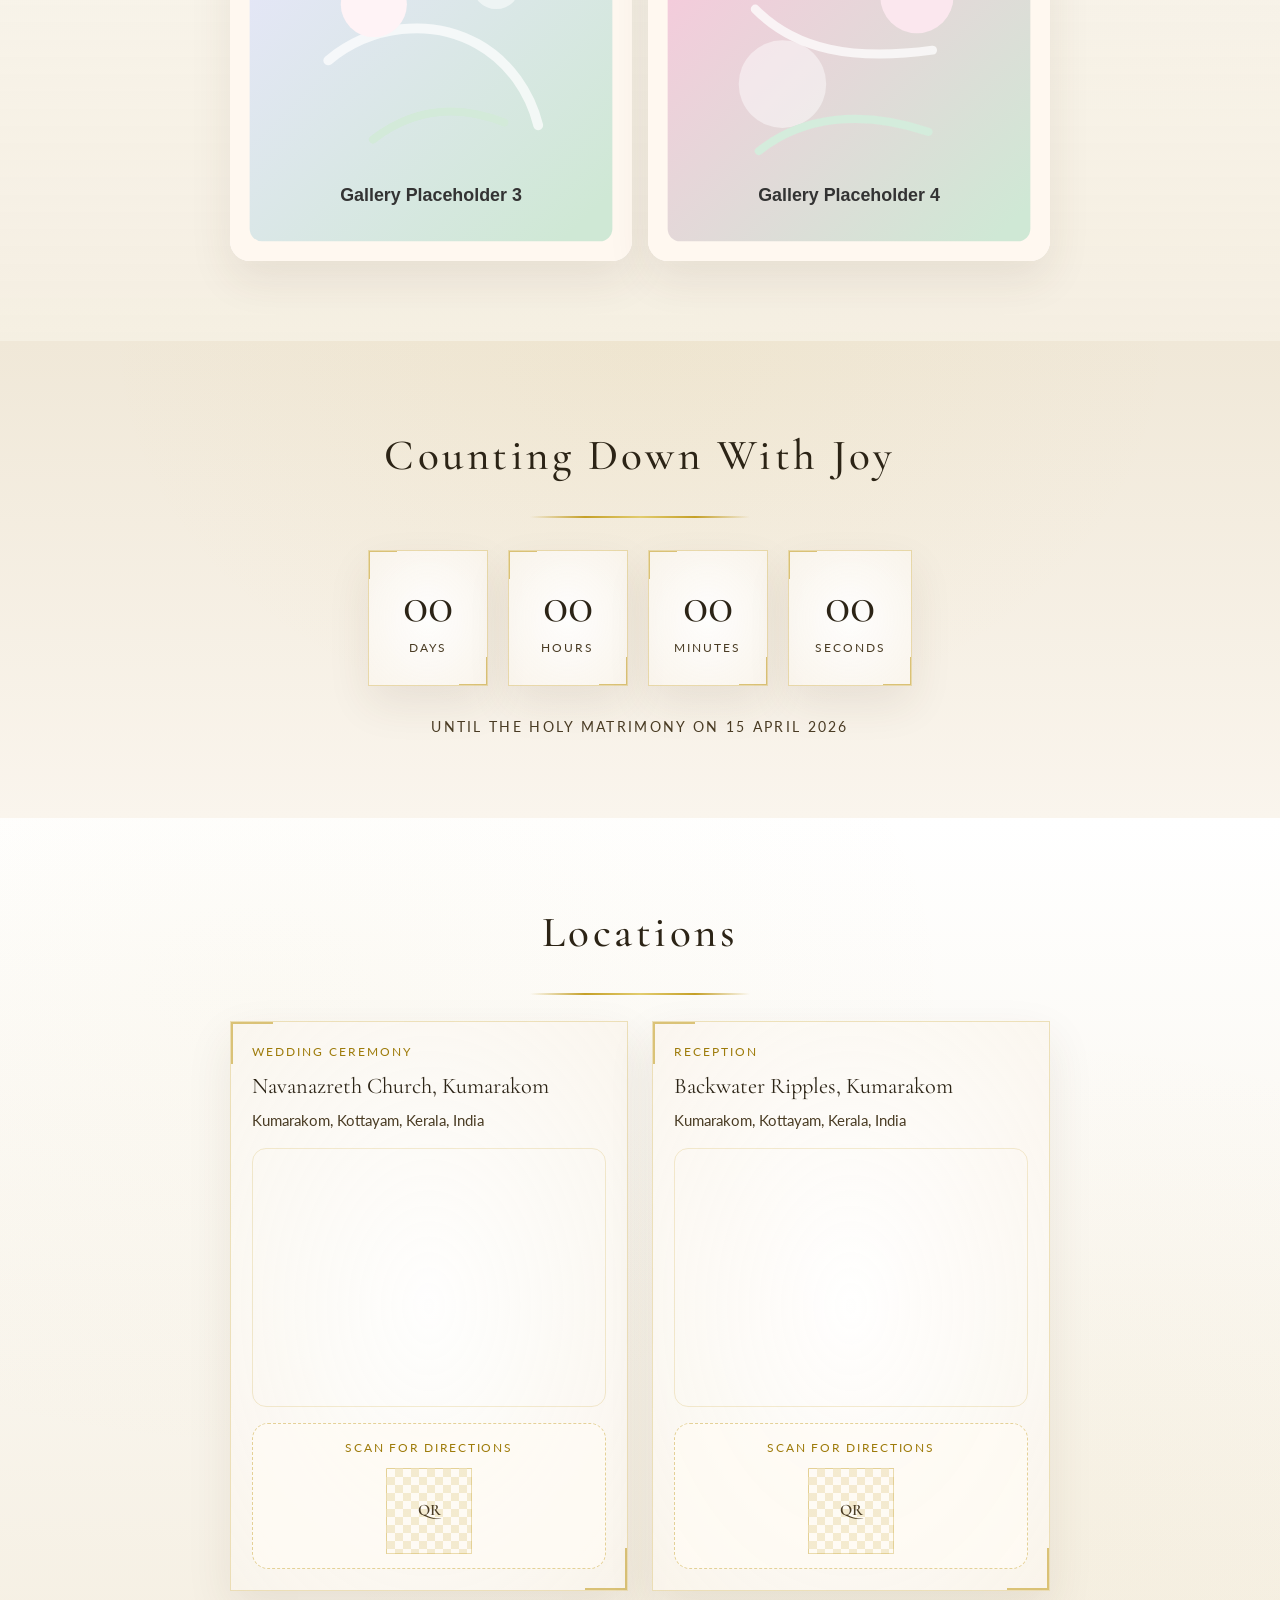
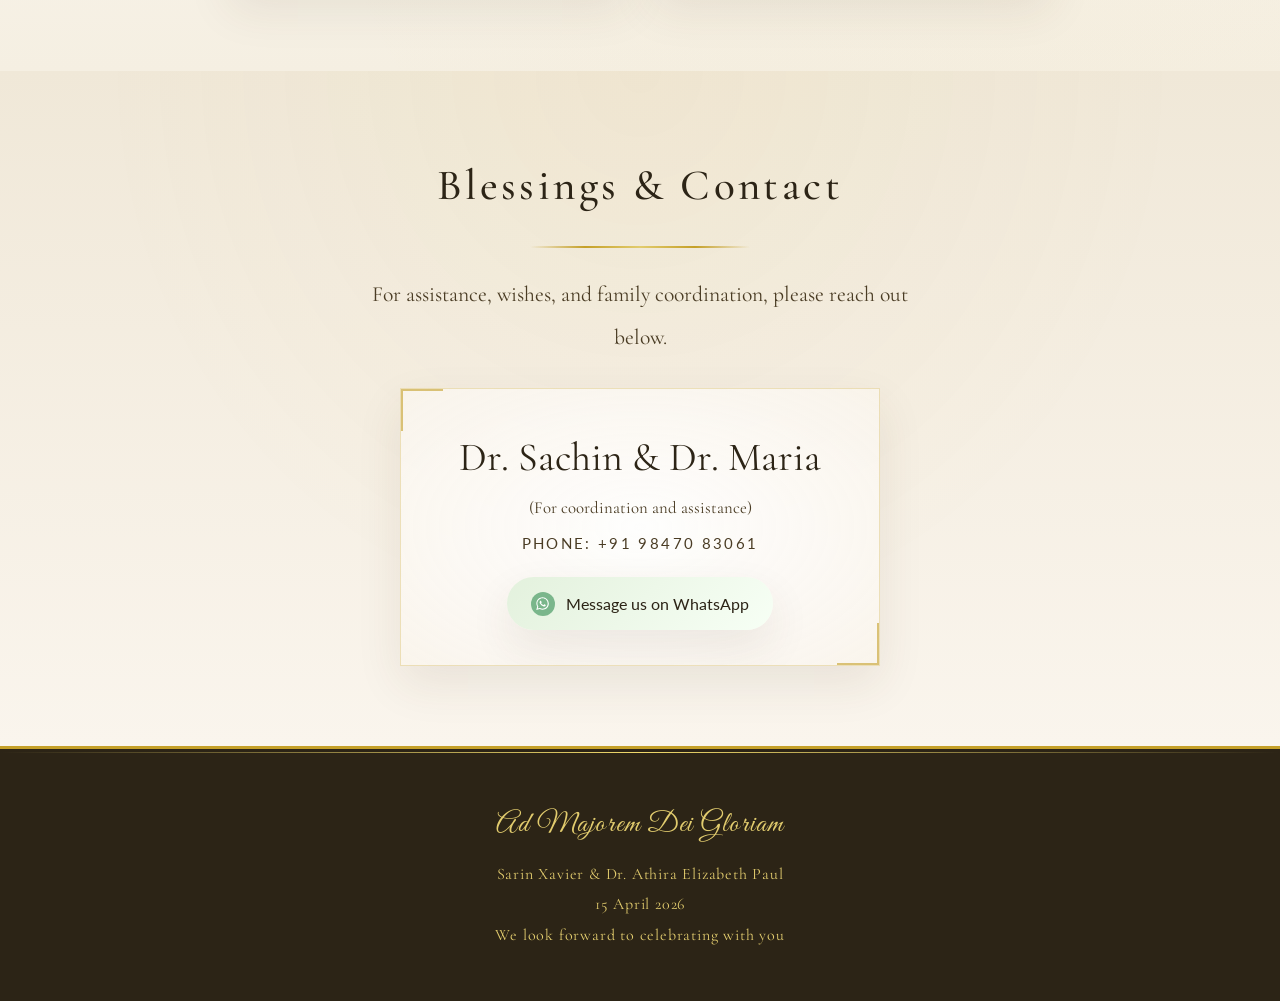
==== commit 1c3d1f16: "new" ====
--- a/index.html
+++ b/index.html
@@ -18,30 +18,60 @@
   </head>
   <body class="has-prelude">
     <div class="invitation-prelude" id="invitationPrelude" role="dialog" aria-modal="true" aria-labelledby="preludeTitle">
+      <div class="invitation-prelude-scrim" aria-hidden="true"></div>
       <div class="invitation-envelope" id="invitationEnvelope">
-        <div class="invitation-envelope-flap" aria-hidden="true"></div>
-        <div class="invitation-envelope-seal" aria-hidden="true">S&A</div>
-        <div class="invitation-prelude-card">
-          <p class="prelude-kicker">Wedding Invitation</p>
-          <div class="prelude-ornament" aria-hidden="true"></div>
-          <p class="prelude-script">With Love &amp; Grace</p>
-          <h1 class="prelude-title" id="preludeTitle">Sarin Xavier &amp; Dr. Athira Elizabeth Paul</h1>
-          <p class="prelude-date">15 April 2026</p>
-          <p class="prelude-copy">
-            Together with their families, invite you to witness and bless
-            the beginning of their married life.
-          </p>
-          <button type="button" class="prelude-button" id="openInvitation">
-            Unseal The Invitation
-          </button>
-          <p class="prelude-note">Tap to open the envelope</p>
+        <div class="invitation-cover-spine" aria-hidden="true"></div>
+        <div class="invitation-front-cover">
+          <div class="invitation-envelope-flap" aria-hidden="true"></div>
+          <div class="invitation-envelope-seal" aria-hidden="true">S&A</div>
+          <div class="invitation-prelude-card">
+            <p class="prelude-kicker">Wedding Invitation</p>
+            <div class="prelude-ornament" aria-hidden="true"></div>
+            <p class="prelude-script">With Love &amp; Grace</p>
+            <h1 class="prelude-title" id="preludeTitle">Sarin Xavier &amp; Dr. Athira Elizabeth Paul</h1>
+            <p class="prelude-date">15 April 2026</p>
+            <p class="prelude-copy">
+              Together with their families, invite you to witness and bless
+              the beginning of their married life.
+            </p>
+            <button type="button" class="prelude-button" id="openInvitation">
+              Unseal The Invitation
+            </button>
+            <p class="prelude-note">Tap to open the envelope</p>
+          </div>
         </div>
       </div>
     </div>
 
-    <audio id="backgroundSong" loop preload="none" aria-hidden="true">
-      <source src="media/wedding-song-placeholder.mp3" type="audio/mpeg" />
+    <audio id="backgroundSong" preload="metadata" aria-hidden="true">
+      <source src="wedding-song-placeholde.mp3" type="audio/mpeg" />
     </audio>
+    <button type="button" class="music-toggle" id="musicToggle" aria-pressed="true" aria-label="Mute music" title="Mute music">
+      <span class="music-toggle-icon music-toggle-icon-on" aria-hidden="true">
+        <svg viewBox="0 0 24 24" role="img" aria-hidden="true">
+          <path
+            d="M14.5 4.5a1 1 0 0 1 1.7.72v13.56a1 1 0 0 1-1.7.72L9.93 14.9H6a2 2 0 0 1-2-2v-1.8a2 2 0 0 1 2-2h3.93L14.5 4.5Z"
+            fill="currentColor"
+          ></path>
+          <path
+            d="M18.35 8.15a1 1 0 0 1 1.41 0 5.01 5.01 0 0 1 0 7.08 1 1 0 1 1-1.41-1.42 3.01 3.01 0 0 0 0-4.24 1 1 0 0 1 0-1.42Z"
+            fill="currentColor"
+          ></path>
+        </svg>
+      </span>
+      <span class="music-toggle-icon music-toggle-icon-off" aria-hidden="true">
+        <svg viewBox="0 0 24 24" role="img" aria-hidden="true">
+          <path
+            d="M14.5 4.5a1 1 0 0 1 1.7.72v13.56a1 1 0 0 1-1.7.72L9.93 14.9H6a2 2 0 0 1-2-2v-1.8a2 2 0 0 1 2-2h3.93L14.5 4.5Z"
+            fill="currentColor"
+          ></path>
+          <path
+            d="m18.2 8.79 2.01 2.01 2.01-2.01a1 1 0 1 1 1.41 1.42l-2 2 2 2a1 1 0 0 1-1.41 1.41l-2.01-2-2.01 2a1 1 0 0 1-1.41-1.41l2-2-2-2a1 1 0 1 1 1.41-1.42Z"
+            fill="currentColor"
+          ></path>
+        </svg>
+      </span>
+    </button>
 
     <section class="hero">
       <div class="watercolor-patch top-left" aria-hidden="true"></div>
--- a/styles.css
+++ b/styles.css
@@ -119,12 +119,19 @@
   display: grid;
   place-items: center;
   padding: 1.5rem;
+  background: transparent;
+  transition: opacity 800ms ease, visibility 800ms ease;
+}
+
+.invitation-prelude-scrim {
+  position: absolute;
+  inset: 0;
   background:
-    linear-gradient(rgba(245, 239, 226, 0.72), rgba(245, 239, 226, 0.72)),
+    linear-gradient(rgba(245, 239, 226, 0.8), rgba(245, 239, 226, 0.68)),
     radial-gradient(ellipse at 15% 15%, rgba(212, 175, 55, 0.09), transparent 45%),
     radial-gradient(ellipse at 85% 85%, rgba(212, 175, 55, 0.08), transparent 42%),
     linear-gradient(180deg, #f9f2e7 0%, #efe2cb 100%);
-  transition: opacity 800ms ease, visibility 800ms ease;
+  transition: opacity 700ms ease 420ms;
 }
 
 .invitation-prelude::before {
@@ -133,6 +140,7 @@
   inset: 1rem;
   border: 1px solid rgba(197, 160, 40, 0.32);
   pointer-events: none;
+  z-index: 1;
 }
 
 .invitation-prelude::after {
@@ -141,11 +149,68 @@
   inset: 1.75rem;
   border: 1px solid rgba(197, 160, 40, 0.16);
   pointer-events: none;
+  z-index: 1;
 }
 
 .invitation-prelude.is-hidden {
   opacity: 0;
   visibility: hidden;
+}
+
+.music-toggle {
+  position: fixed;
+  top: 1.1rem;
+  right: 1.1rem;
+  z-index: 35;
+  width: 3rem;
+  height: 3rem;
+  display: grid;
+  place-items: center;
+  padding: 0;
+  border-radius: 50%;
+  border: 1px solid rgba(197, 160, 40, 0.32);
+  background: rgba(255, 251, 244, 0.88);
+  box-shadow: 0 14px 28px rgba(74, 60, 36, 0.1);
+  color: var(--gold-dark);
+  transition: transform 220ms ease, background-color 220ms ease, color 220ms ease;
+}
+
+.music-toggle-icon {
+  position: absolute;
+  inset: 0;
+  display: grid;
+  place-items: center;
+  transition: opacity 180ms ease, transform 180ms ease;
+}
+
+.music-toggle-icon svg {
+  width: 1.3rem;
+  height: 1.3rem;
+}
+
+.music-toggle-icon-off {
+  opacity: 0;
+  transform: scale(0.82);
+}
+
+.music-toggle:hover,
+.music-toggle:focus-visible {
+  transform: translateY(-2px);
+}
+
+body.music-muted .music-toggle {
+  background: rgba(74, 60, 36, 0.92);
+  color: var(--cream);
+}
+
+body.music-muted .music-toggle-icon-on {
+  opacity: 0;
+  transform: scale(0.82);
+}
+
+body.music-muted .music-toggle-icon-off {
+  opacity: 1;
+  transform: scale(1);
 }
 
 .invitation-prelude-card {
@@ -165,10 +230,40 @@
 
 .invitation-envelope {
   position: relative;
-  width: min(100%, 46rem);
+  z-index: 2;
+  width: min(100%, 48rem);
   margin: 0 auto;
   padding-top: 4.5rem;
   perspective: 1800px;
+}
+
+.invitation-cover-spine {
+  position: absolute;
+  top: 4.5rem;
+  bottom: 0;
+  left: calc(50% - min(100%, 44rem) / 2);
+  width: 0.85rem;
+  border-radius: 999px;
+  background: linear-gradient(180deg, rgba(176, 135, 33, 0.6), rgba(122, 90, 16, 0.5));
+  box-shadow: inset -1px 0 0 rgba(255, 248, 231, 0.35);
+  opacity: 0.7;
+  transform: translateX(-0.5rem);
+}
+
+.invitation-front-cover {
+  position: relative;
+  transform-origin: left center;
+  transform-style: preserve-3d;
+  transition: transform 1380ms cubic-bezier(0.22, 0.9, 0.2, 1), box-shadow 900ms ease, opacity 600ms ease;
+}
+
+.invitation-front-cover::after {
+  content: "";
+  position: absolute;
+  inset: 0;
+  background: linear-gradient(90deg, rgba(44, 36, 22, 0.2), transparent 18%, transparent 75%, rgba(255, 255, 255, 0.18));
+  opacity: 0.32;
+  pointer-events: none;
 }
 
 .invitation-envelope-flap {
@@ -314,8 +409,12 @@
 }
 
 .invitation-prelude.is-opening .invitation-envelope-flap {
-  transform: translateX(-50%) rotateX(-168deg);
-  opacity: 0.2;
+  transform: translateX(-50%) rotateX(-132deg);
+  opacity: 0.14;
+}
+
+.invitation-prelude.is-opening .invitation-prelude-scrim {
+  opacity: 0;
 }
 
 .invitation-prelude.is-opening .invitation-envelope-seal {
@@ -323,8 +422,13 @@
   transform: translateX(-50%) scale(0.6);
 }
 
+.invitation-prelude.is-opening .invitation-front-cover {
+  transform: perspective(1800px) rotateY(-108deg);
+  box-shadow: -36px 24px 50px rgba(74, 60, 36, 0.08);
+}
+
 .invitation-prelude.is-opening .invitation-prelude-card {
-  animation: invitationCardLift 1400ms cubic-bezier(0.22, 1, 0.36, 1) forwards;
+  opacity: 1;
 }
 
 .hero {
@@ -462,6 +566,15 @@
   flex-direction: column;
   align-items: center;
   text-align: center;
+  transform-origin: center bottom;
+}
+
+body.has-prelude .hero-content {
+  opacity: 0;
+}
+
+body.page-revealed .hero-content {
+  animation: pageRiseReveal 1150ms cubic-bezier(0.2, 0.95, 0.25, 1) both;
 }
 
 .reveal-sequence .reveal-item {
@@ -1299,18 +1412,20 @@
   }
 }
 
-@keyframes invitationCardLift {
+@keyframes pageRiseReveal {
   0% {
+    opacity: 0;
+    transform: translateY(2.4rem) scale(0.985);
+  }
+
+  55% {
+    opacity: 1;
+    transform: translateY(-0.18rem) scale(1.004);
+  }
+
+  100% {
+    opacity: 1;
     transform: translateY(0) scale(1);
-  }
-
-  45% {
-    transform: translateY(-3.5rem) scale(1.02);
-  }
-
-  100% {
-    transform: translateY(-9rem) scale(1.04);
-    opacity: 0;
   }
 }
 
@@ -1331,12 +1446,25 @@
     inset: 1.15rem;
   }
 
+  .music-toggle {
+    top: 0.85rem;
+    right: 0.85rem;
+    width: 2.75rem;
+    height: 2.75rem;
+  }
+
   .invitation-prelude-card {
     padding: 2rem 1.2rem 2.3rem;
   }
 
   .invitation-envelope {
     padding-top: 3.7rem;
+  }
+
+  .invitation-cover-spine {
+    top: 3.7rem;
+    width: 0.65rem;
+    transform: translateX(-0.35rem);
   }
 
   .invitation-envelope-flap {
